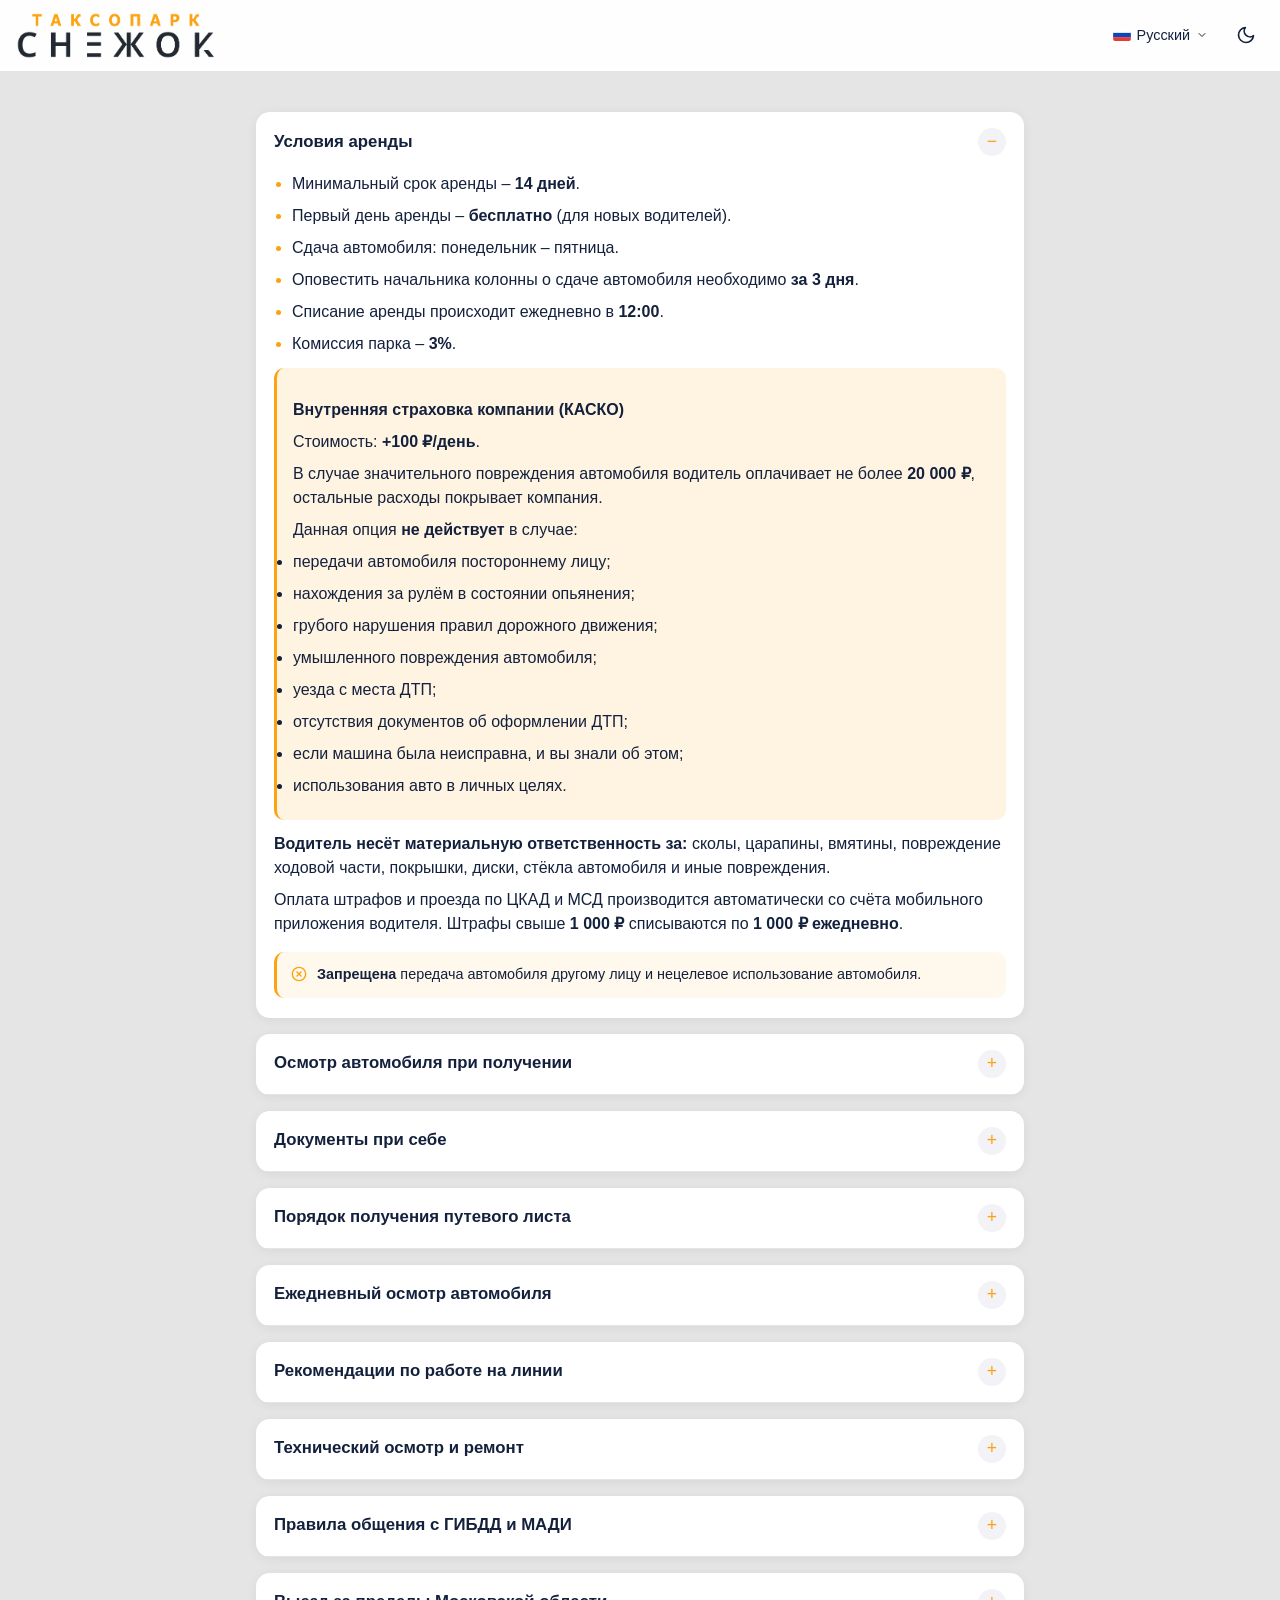
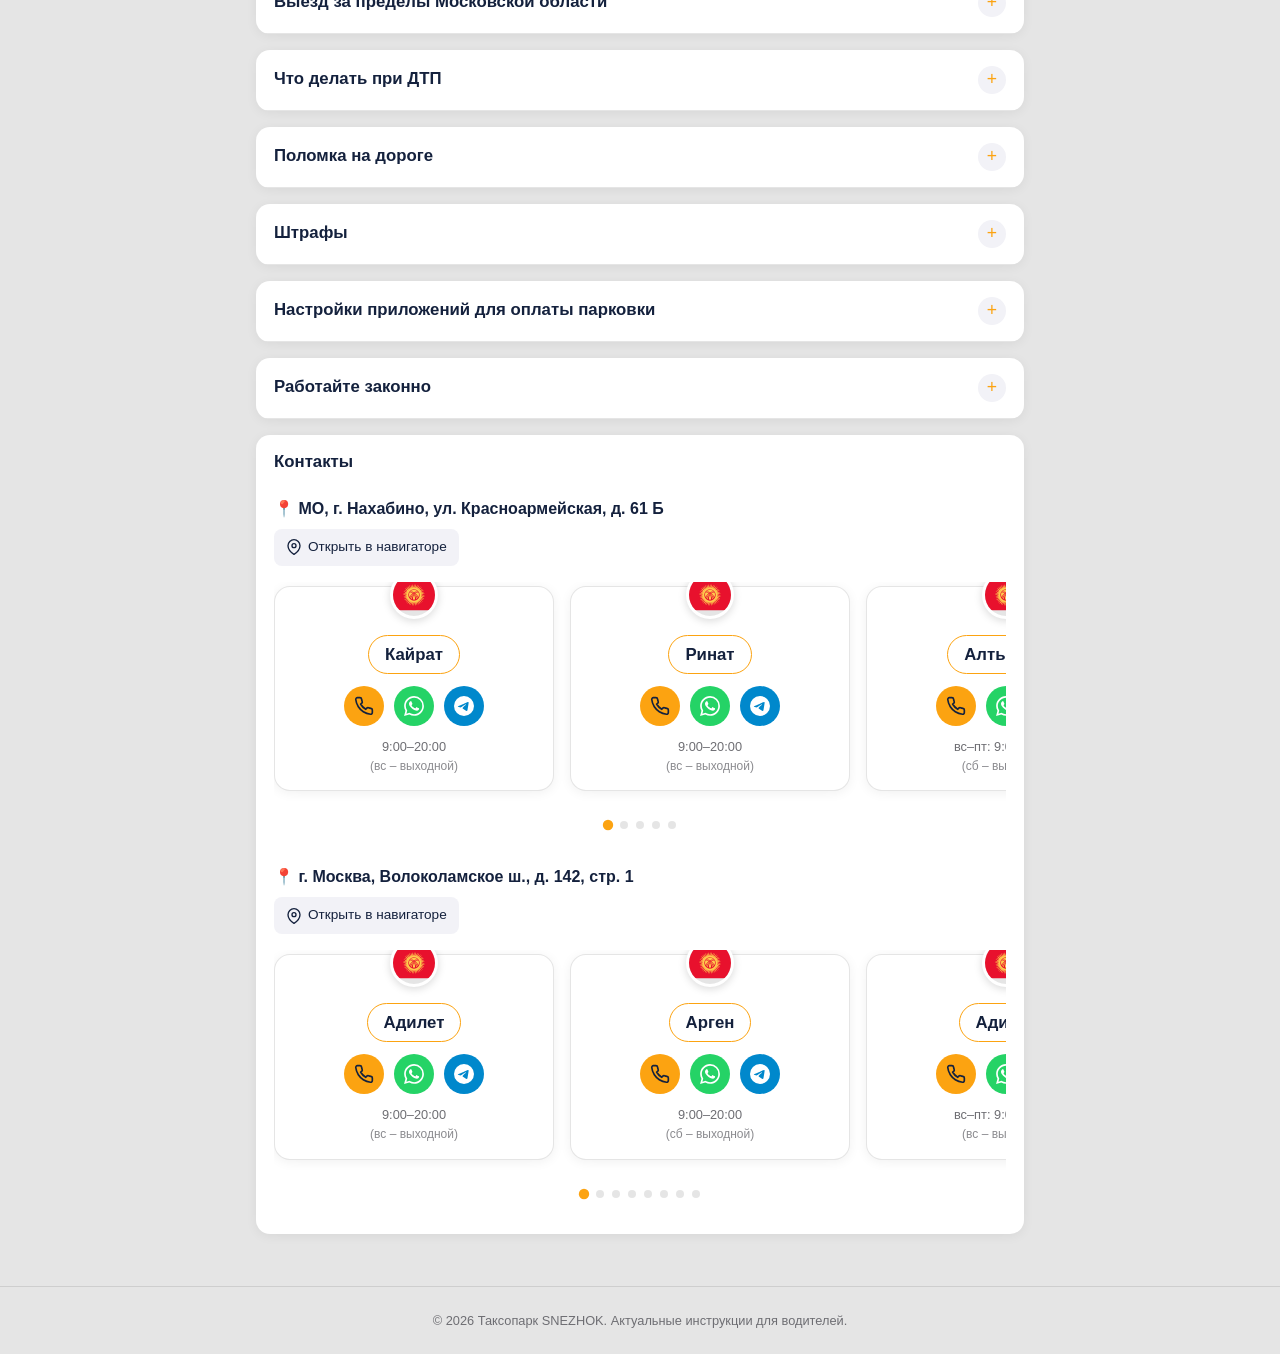
==== index.html @ 6ead9c2a "Update index.html" ====
<!DOCTYPE html>
<html lang="ru" data-theme="light">
<head>
  <meta charset="UTF-8">
  <meta name="viewport" content="width=device-width, initial-scale=1.0">
  <title>Таксопарк SNEZHOK</title>
  <link rel="stylesheet" href="style.css">
</head>
<body>
  <header class="header">
   <div class="logo">
    <img src="img/logo/logo2.svg" alt="SNEZHOK" class="logo-image">
</div>

    <div class="header-controls">
      <div class="lang-dropdown">
        <button class="lang-btn" id="lang-toggle" aria-label="Выбрать язык">
          <div id="current-flag-container"></div>
          <span id="current-lang-label">Русский</span>
          <svg class="icon-chevron" viewBox="0 0 24 24" fill="none" stroke="currentColor" stroke-width="2" stroke-linecap="round" stroke-linejoin="round"><path d="M6 9l6 6 6-6"/></svg>
        </button>
               <div class="dropdown-menu" id="lang-menu" role="listbox">
          <a class="lang-option" href="index.html" role="option"><img class="flag" src="img/flags/ru.svg" alt="Россия"><span>Русский</span></a>
          <a class="lang-option" href="kg.html" role="option"><img class="flag" src="img/flags/kg.svg" alt="Кыргызстан"><span>Кыргызча</span></a>
          <a class="lang-option" href="kz.html" role="option"><img class="flag" src="img/flags/kz.svg" alt="Казахстан"><span>Қазақша</span></a>
          <a class="lang-option" href="tj.html" role="option"><img class="flag" src="img/flags/tj.svg" alt="Таджикистан"><span>Тоҷикӣ</span></a>
          <a class="lang-option" href="tm.html" role="option"><img class="flag" src="img/flags/tm.svg" alt="Туркменистан"><span>Türkmençe</span></a>
          <a class="lang-option" href="uz.html" role="option"><img class="flag" src="img/flags/uz.svg" alt="Узбекистан"><span>Oʻzbekcha</span></a>
        </div>
      </div>

      <button class="icon-btn" id="theme-toggle" aria-label="Переключить тему">
        <svg class="icon sun" viewBox="0 0 24 24" fill="none" stroke="currentColor" stroke-width="2" stroke-linecap="round" stroke-linejoin="round"><circle cx="12" cy="12" r="5"/><path d="M12 1v2M12 21v2M4.22 4.22l1.42 1.42M18.36 18.36l1.42 1.42M1 12h2M21 12h2M4.22 19.78l1.42-1.42M18.36 5.64l1.42-1.42"/></svg>
        <svg class="icon moon" viewBox="0 0 24 24" fill="none" stroke="currentColor" stroke-width="2" stroke-linecap="round" stroke-linejoin="round"><path d="M21 12.79A9 9 0 1111.21 3 7 7 0 0021 12.79z"/></svg>
      </button>
    </div>
  </header>

  <main class="container">
    <!-- 1. Условия аренды -->
    <section class="accordion-block" id="conditions">
      <div class="accordion-header"><h2>Условия аренды</h2><button class="accordion-toggle" aria-expanded="true"><span class="icon-minus">−</span><span class="icon-plus">+</span></button></div>
      <div class="accordion-body">
        <ul class="check-list">
          <li>Минимальный срок аренды – <strong>14 дней</strong>.</li>
          <li>Первый день аренды – <strong>бесплатно</strong> (для новых водителей).</li>
          <li>Сдача автомобиля: понедельник – пятница.</li>
          <li>Оповестить начальника колонны о сдаче автомобиля необходимо <strong>за 3 дня</strong>.</li>
          <li>Списание аренды происходит ежедневно в <strong>12:00</strong>.</li>
          <li>Комиссия парка – <strong>3%</strong>.</li>
        </ul>
        <div class="info-block">
          <h3>Внутренняя страховка компании (КАСКО)</h3>
          <p>Стоимость: <strong>+100 ₽/день</strong>.</p>
          <p>В случае значительного повреждения автомобиля водитель оплачивает не более <strong>20 000 ₽</strong>, остальные расходы покрывает компания.</p>
          <p class="warning-text">Данная опция <strong>не действует</strong> в случае:</p>
          <ul>
            <li>передачи автомобиля постороннему лицу;</li>
            <li>нахождения за рулём в состоянии опьянения;</li>
            <li>грубого нарушения правил дорожного движения;</li>
            <li>умышленного повреждения автомобиля;</li>
            <li>уезда с места ДТП;</li>
            <li>отсутствия документов об оформлении ДТП;</li>
            <li>если машина была неисправна, и вы знали об этом;</li>
            <li>использования авто в личных целях.</li>
          </ul>
        </div>
        <p><strong>Водитель несёт материальную ответственность за:</strong> сколы, царапины, вмятины, повреждение ходовой части, покрышки, диски, стёкла автомобиля и иные повреждения.</p>
        <p>Оплата штрафов и проезда по ЦКАД и МСД производится автоматически со счёта мобильного приложения водителя. Штрафы свыше <strong>1 000 ₽</strong> списываются по <strong>1 000 ₽ ежедневно</strong>.</p>
        <div class="recommendation-box">
          <svg class="rec-icon" viewBox="0 0 24 24" fill="none" stroke="currentColor" stroke-width="2" stroke-linecap="round" stroke-linejoin="round"><circle cx="12" cy="12" r="10"/><line x1="15" y1="9" x2="9" y2="15"/><line x1="9" y1="9" x2="15" y2="15"/></svg>
          <div class="rec-content"><strong>Запрещена</strong> передача автомобиля другому лицу и нецелевое использование автомобиля.</div>
        </div>
      </div>
    </section>

    <!-- 2. Осмотр автомобиля -->
    <section class="accordion-block" id="car-inspect">
      <div class="accordion-header"><h2>Осмотр автомобиля при получении</h2><button class="accordion-toggle" aria-expanded="false"><span class="icon-minus">−</span><span class="icon-plus">+</span></button></div>
      <div class="accordion-body">
        <h3>Внешний вид:</h3>
        <ul class="check-list"><li>оклейка кузова;</li><li>наличие повреждений (царапин, вмятин и т.д.);</li><li>состояние салона;</li><li>состояние колёс;</li><li>целостность лобового стекла.</li></ul>
        <h3>Техническое состояние:</h3>
        <ul class="check-list"><li>уровень масла, тормозной и охлаждающей жидкостей;</li><li>состояние ремня генератора;</li><li>состояние аккумулятора.</li></ul>
        <h3>Световые приборы:</h3>
        <ul class="check-list"><li>габаритные огни, фары, поворотники, стоп-сигналы, лампы заднего хода.</li></ul>
        <h3>Наличие оборудования:</h3>
        <ul class="check-list"><li>шашка на крышу, боковые шашки;</li><li>знак аварийной остановки, огнетушитель, аптечка;</li><li>запасное колесо, домкрат, баллонный ключ.</li></ul>
        <div class="recommendation-box">
          <svg class="rec-icon" viewBox="0 0 24 24" fill="none" stroke="currentColor" stroke-width="2" stroke-linecap="round" stroke-linejoin="round"><path d="M14 2H6a2 2 0 00-2 2v16a2 2 0 002 2h12a2 2 0 002-2V8z"/><polyline points="14 2 14 8 20 8"/><line x1="16" y1="13" x2="8" y2="13"/><line x1="16" y1="17" x2="8" y2="17"/><polyline points="10 9 9 9 8 9"/></svg>
          <div class="rec-content">При получении автомобиля проверьте документы, сроки действия документов, сверьте регистрационные номера с документами.</div>
        </div>
      </div>
    </section>

    <!-- 3. Документы (КАРУСЕЛЬ) -->
    <section class="accordion-block" id="documents">
      <div class="accordion-header"><h2>Документы при себе</h2><button class="accordion-toggle" aria-expanded="false"><span class="icon-minus">−</span><span class="icon-plus">+</span></button></div>
      <div class="accordion-body">
        <div class="doc-carousel-wrapper">
          <div class="doc-carousel" id="doc-carousel">
            <div class="carousel-slide"><img src="img/driver_license/driver_license.png" alt="Водительское удостоверение"><p class="carousel-caption">Водительское удостоверение <span class="text-secondary">(проверьте срок действия)</span></p></div>
            <div class="carousel-slide"><img src="img/sts/sts_2.jpg" alt="Свидетельство о регистрации"><p class="carousel-caption">Свидетельство о регистрации (СТС) <span class="text-secondary">(проверьте срок действия)</span></p></div>
            <div class="carousel-slide"><img src="img/save/save.png" alt="Страховой полис ОСАГО"><p class="carousel-caption">Страховой полис ОСАГО <span class="text-secondary">(проверьте срок действия)</span></p></div>
            <div class="carousel-slide"><img src="img/diagnostic/diag_card.png" alt="Диагностическая карта"><p class="carousel-caption">Диагностическая карта <span class="text-secondary">(проверьте срок действия)</span></p></div>
            <div class="carousel-slide"><img src="img/road_list/road_list.png" alt="Заполненный путевой лист"><p class="carousel-caption">Заполненный путевой лист</p></div>
          </div>
          <div class="carousel-indicators" id="doc-indicators">
            <button class="indicator active" data-index="0"></button>
            <button class="indicator" data-index="1"></button>
            <button class="indicator" data-index="2"></button>
            <button class="indicator" data-index="3"></button>
            <button class="indicator" data-index="4"></button>
          </div>
        </div>
      </div>
    </section>

    <!-- 4. Путевой лист -->
    <section class="accordion-block" id="waybill">
      <div class="accordion-header"><h2>Порядок получения путевого листа</h2><button class="accordion-toggle" aria-expanded="false"><span class="icon-minus">−</span><span class="icon-plus">+</span></button></div>
      <div class="accordion-body">
        <ol class="step-list">
          <li>По прибытии в парк, получите у механика документы на автомобиль, карточку фрахтовщика (перевозчика), путевой лист, «шашку» на крышу. Ставите <span class="highlight">подпись</span> о получении.</li>
          <li>Проходите медицинского освидетельствование (общее самочувствие, температура тела, артериальное давление, проверка на состояние опьянения), ставите <span class="highlight">время</span> и подпись у ответственного.</li>
          <li>Получаете у механика ключи от автомобиля и производите осмотр автомобиля. После завершения осмотра, <span class="highlight">время</span> и подпись у механика о выдаче транспортного средства.</li>
          <li>Ставите свою <span class="highlight">подпись</span> о приеме транспортного средства в технически исправном состоянии.</li>
          <li>Ставите <span class="highlight">подпись</span> в графе об осведомленности о действиях в случае утери «шашек», путевого листа или карты фрахтовщика.</li>
          <li>На выезде из парка ставите отметку о <span class="highlight">времени</span> выезда.</li>
          <li>Отметка о <span class="highlight">километраже</span> автомобиля на момент выезда.</li>
        </ol>

        <div class="waybill-warning">
          <svg class="warning-icon" viewBox="0 0 24 24" fill="none" stroke="currentColor" stroke-width="2" stroke-linecap="round" stroke-linejoin="round"><circle cx="12" cy="12" r="10"/><line x1="12" y1="8" x2="12" y2="12"/><line x1="12" y1="16" x2="12.01" y2="16"/></svg>
          <div>Неправильное заполнение путевого листа влечёт наложение штрафа в размере <strong>100 000 ₽</strong> и помещение автомобиля на штрафстоянку сроком до <strong>2 месяцев</strong>.</div>
        </div>

        <div class="info-note">
          <svg class="note-icon" viewBox="0 0 24 24" fill="none" stroke="currentColor" stroke-width="2" stroke-linecap="round" stroke-linejoin="round"><circle cx="12" cy="12" r="10"/><line x1="12" y1="16" x2="12" y2="12"/><line x1="12" y1="8" x2="12.01" y2="8"/></svg>
          <span>В отдельных случаях возможен выезд механика и медицинского работника к водителю.</span>
        </div>
      </div>
    </section>

        <!-- 5. Ежедневный осмотр -->
    <section class="accordion-block" id="daily-inspect">
      <div class="accordion-header"><h2>Ежедневный осмотр автомобиля</h2><button class="accordion-toggle" aria-expanded="false"><span class="icon-minus">−</span><span class="icon-plus">+</span></button></div>
      <div class="accordion-body">
        <ul class="check-list">
          <li>Обойдите автомобиль вокруг, убедитесь в отсутствии повреждений.</li>
          <li>Проверьте колёса.</li>
          <li>Проверьте уровень жидкостей, ремень на трещины, состояние аккумулятора и крепление клемм, отсутствие течи.</li>
          <li>Проверьте документы и сроки их действия.</li>
          <li>Убедитесь в чистоте автомобиля.</li>
        </ul>
        <div class="info-block">
          <h3>Если обнаружили повреждения на месте стоянки:</h3>
          <ol class="step-list"><li>Позвоните начальнику колонны.</li><li>Не трогая машину, сфотографируйте её со всех сторон, зафиксируйте повреждения общим планом и крупно.</li><li>Вызовите полицию для оформления происшествия.</li></ol>
        </div>

        <!-- Карусель фотографий осмотра -->
        <div class="doc-carousel-wrapper" style="margin-top: 20px;">
          <div class="doc-carousel" id="inspection-carousel">
            <div class="carousel-slide"><img src="img/auto/granta.png" alt="lada_granta"><p class="carousel-caption">Lada Granta</p></div>
            <div class="carousel-slide"><img src="img/auto/h5.png" alt="Hongqi_h5"><p class="carousel-caption">Hongqi H5</p></div>
            <div class="carousel-slide"><img src="img/auto/jac.png" alt="jac_j7"><p class="carousel-caption">Jac J7</p></div>
            <div class="carousel-slide"><img src="img/auto/jetta.png" alt="Volkswagen_jetta"><p class="carousel-caption">Volkswagen Jetta</p></div>
            <div class="carousel-slide"><img src="img/auto/kaiyi.png" alt="kaiyi_e5"><p class="carousel-caption">Kaiyi E5</p></div>
            <div class="carousel-slide"><img src="img/auto/moscvich.png" alt="moscvich"><p class="carousel-caption">Москвич 3</p></div>
            <div class="carousel-slide"><img src="img/auto/polo.png" alt="Volkswagen_polo"><p class="carousel-caption">Volkswagen Polo</p></div>
            <div class="carousel-slide"><img src="img/auto/rapid.png" alt="Skoda_rapid"><p class="carousel-caption">Skoda Rapid</p></div>
            <div class="carousel-slide"><img src="img/auto/baic.png" alt="baic_e5plus"><p class="carousel-caption">Baic E5 plus</p></div>
          </div>
          <div class="carousel-indicators" id="inspection-indicators">
            <button class="indicator active" data-index="0"></button>
            <button class="indicator" data-index="1"></button>
            <button class="indicator" data-index="2"></button>
            <button class="indicator" data-index="3"></button>
            <button class="indicator" data-index="4"></button>
            <button class="indicator" data-index="5"></button>
            <button class="indicator" data-index="6"></button>
            <button class="indicator" data-index="7"></button>
            <button class="indicator" data-index="8"></button>
          </div>
        </div>

      </div>
    </section>

    <!-- 6. Рекомендации -->
    <section class="accordion-block" id="work-tips">
      <div class="accordion-header"><h2>Рекомендации по работе на линии</h2><button class="accordion-toggle" aria-expanded="false"><span class="icon-minus">−</span><span class="icon-plus">+</span></button></div>
      <div class="accordion-body">
        <p>Самое выгодное время для работы: <strong>05:00–11:00</strong> и <strong>15:00–20:00</strong>. В эти часы спрос максимальный.</p>
        <p>Ваш комфорт и безопасность важнее всего. Усталость снижает концентрацию, поэтому обязательно делайте перерывы и высыпайтесь.</p>
        <div class="recommendation-box">
          <svg class="rec-icon" viewBox="0 0 24 24" fill="none" stroke="currentColor" stroke-width="2" stroke-linecap="round" stroke-linejoin="round"><circle cx="12" cy="12" r="10"/><polyline points="12 6 12 12 16 14"/></svg>
          <div class="rec-content">Советуем заправлять и мыть автомобиль заранее, ещё с вечера. Это сэкономит утренние часы и позволит избежать ненужной спешки перед выездом.</div>
        </div>
      </div>
    </section>

    <!-- 7. ТО и ремонт -->
    <section class="accordion-block" id="tech-service">
      <div class="accordion-header"><h2>Технический осмотр и ремонт</h2><button class="accordion-toggle" aria-expanded="false"><span class="icon-minus">−</span><span class="icon-plus">+</span></button></div>
      <div class="accordion-body">
        <ul class="check-list">
          <li>ТО проводится каждые <strong>10 000 км</strong>.</li>
          <li>Ремонт и обслуживание – <strong>только в автосервисе таксопарка</strong>.</li>
          <li>Запись на ТО и ремонт – <strong>за 3 дня</strong> до визита.</li>
          <li>Любое самостоятельное вмешательство (ремонт, замена запчасти, долив масла) – <strong>только после согласования с начальником колонны</strong>.</li>
        </ul>
        <div class="recommendation-box">
          <svg class="rec-icon" viewBox="0 0 24 24" fill="none" stroke="currentColor" stroke-width="2" stroke-linecap="round" stroke-linejoin="round"><path d="M14.7 6.3a1 1 0 000 1.4l1.6 1.6a1 1 0 001.4 0l3.77-3.77a6 6 0 01-7.94 7.94l-6.91 6.91a2.12 2.12 0 01-3-3l6.91-6.91a6 6 0 017.94-7.94l-3.76 3.76z"/></svg>
          <div class="rec-content">При получении автомобиля узнайте у начальника колонны, через сколько километров вам нужно приехать на техническое обслуживание.</div>
        </div>
      </div>
    </section>

    <!-- 8. ГИБДД и МАДИ -->
    <section class="accordion-block" id="police-rules">
      <div class="accordion-header"><h2>Правила общения с ГИБДД и МАДИ</h2><button class="accordion-toggle" aria-expanded="false"><span class="icon-minus">−</span><span class="icon-plus">+</span></button></div>
      <div class="accordion-body">
        <ul class="check-list">
          <li>Ведите себя спокойно, не торопитесь, общайтесь вежливо.</li>
          <li>Не провоцируйте конфликт (грубость, повышенный тон).</li>
          <li>Не используйте фразы: «На каком основании?», «Причина остановки?», «Не имеете права» и т.п.</li>
          <li>Если оформляют протокол, вежливо попросите объяснить причину.</li>
          <li>Если не понимаете – просите переводчика. <strong>Не подписывайте документы, смысл которых вам не ясен.</strong></li>
          <li>Немедленно сообщите начальнику колонны о составлении протокола.</li>
          <li>Если не уверены в законности действий сотрудников – звоните начальнику колонны!</li>
        </ul>
        <div class="info-block">
          <h3>Проверка МАДИ</h3>
          <p>Сотрудники МАДИ могут проверить наличие «шашек», карточки фрахтовщика, путевого листа и обеспечение безопасности перевозок.</p>
          <p><strong>Важно:</strong> сотрудник МАДИ не имеет права останавливать автомобиль для проверки документов. Это делают только сотрудники полиции. Однако если сотрудник МАДИ подошёл самостоятельно и запросил документы – предоставьте их, не вступайте в спор.</p>
        </div>
      </div>
    </section>

        <!-- 9. Выезд за МКАД -->
    <section class="accordion-block" id="outside-mo">
      <div class="accordion-header"><h2>Выезд за пределы Московской области</h2><button class="accordion-toggle" aria-expanded="false"><span class="icon-minus">−</span><span class="icon-plus">+</span></button></div>
      <div class="accordion-body">
        
        <!-- Изображение после заголовка -->
        <div class="section-image-wrapper">
          <img src="img/get_out/out.png" alt="Выезд за пределы Московской области" class="section-image">
        </div>

        <div class="waybill-warning">
          <svg class="warning-icon" viewBox="0 0 24 24" fill="none" stroke="currentColor" stroke-width="2" stroke-linecap="round" stroke-linejoin="round"><circle cx="12" cy="12" r="10"/><line x1="12" y1="8" x2="12" y2="12"/><line x1="12" y1="16" x2="12.01" y2="16"/></svg>
          <div>Звонок начальнику колонны перед выездом за пределы Московской области <strong>обязателен</strong>.</div>
        </div>
        <p>В случае поломки или ДТП за пределами Московской области эвакуатор оплачивается <strong>водителем</strong>.</p>
      </div>
    </section>

    <!-- 10. ДТП -->
    <section class="accordion-block" id="accident">
      <div class="accordion-header"><h2>Что делать при ДТП</h2><button class="accordion-toggle" aria-expanded="false"><span class="icon-minus">−</span><span class="icon-plus">+</span></button></div>
      <div class="accordion-body">
        <ol class="step-list">
          <li>Остановитесь, включите аварийную сигнализацию, выставьте знак. За городом наденьте светоотражающий жилет.</li>
          <li>Если есть пострадавшие – вызовите скорую (<strong>103</strong> или <strong>112</strong>). Не оказывайте первую помощь, если не умеете.</li>
          <li>Сфотографируйте место ДТП, повреждения всех автомобилей, их номера и пришлите начальнику колонны.</li>
          <li>Дождитесь сотрудника ГИБДД.</li>
        </ol>
        <div class="info-block">
          <h3>Если сотрудник ГИБДД просит освободить проезжую часть:</h3>
          <ul><li>Припаркуйтесь, соблюдая правила. Не ставьте автомобиль под знак <img src="img/taxi_parking/3_27.png" alt="3.27" class="traffic-sign">.</li><li>Оплатите платную парковку.</li><li>Не нарушайте иные правила ПДД.</li></ul>
        </div>
        <h3>Условия для оформления европротокола:</h3>
        <ul><li>Начальник колонны одобрил европротокол;</li><li>В ДТП только 2 ТС, нет пострадавших;</li><li>У обоих водителей действующий ОСАГО;</li><li>Оба согласны на европротокол, не повреждена инфраструктура, расположение ТС не менялось.</li></ul>
        <p><em>Европротокол – крайняя мера. Делайте всё возможное для оформления через ГИБДД.</em></p>
        <div class="recommendation-box">
          <svg class="rec-icon" viewBox="0 0 24 24" fill="none" stroke="currentColor" stroke-width="2" stroke-linecap="round" stroke-linejoin="round"><circle cx="12" cy="12" r="10"/><polyline points="12 6 12 12 16 14"/></svg>
          <div class="rec-content">После составления европротокола дождитесь, пока второй участник ДТП уедет первым.</div>
        </div>
        <p class="danger">При ДТП по вашей вине эвакуатор оплачиваете вы.</p>
      </div>
    </section>

    <!-- 11. Поломка -->
    <section class="accordion-block" id="breakdown">
      <div class="accordion-header"><h2>Поломка на дороге</h2><button class="accordion-toggle" aria-expanded="false"><span class="icon-minus">−</span><span class="icon-plus">+</span></button></div>
      <div class="accordion-body">
        <ol class="step-list">
          <li>Остановитесь, соблюдая ПДД и технику безопасности.</li>
          <li>Выставьте знак аварийной остановки.</li>
          <li>Высадите пассажиров.</li>
          <li>Позвоните начальнику колонны для вызова механика или эвакуатора.</li>
        </ol>
        <div class="recommendation-box">
          <svg class="rec-icon" viewBox="0 0 24 24" fill="none" stroke="currentColor" stroke-width="2" stroke-linecap="round" stroke-linejoin="round"><circle cx="12" cy="12" r="10"/><polyline points="12 6 12 12 16 14"/></svg>
          <div class="rec-content">Если вынуждены встать на платной парковке – оплатите её. В дальнейшем вы получите компенсацию.</div>
        </div>
      </div>
    </section>

          <!-- 12. Штрафы -->
    <section class="accordion-block" id="fines">
      <div class="accordion-header"><h2>Штрафы</h2><button class="accordion-toggle" aria-expanded="false"><span class="icon-minus">−</span><span class="icon-plus">+</span></button></div>
      <div class="accordion-body">
        <p class="warning-text">Суммы указаны полностью без учёта льгот. Многие штрафы можно оплатить со скидкой 25–50%.</p>
        
        <div class="fine-item">
          <h3>Отсутствие карты фрахтовщика</h3>
          <p>Штраф: <strong class="price">30 000 ₽</strong>. Должна быть на передней панели справа.</p>
          <div class="fine-image-wrapper">
            <img src="img/taxi_card/taxi_card.png" alt="Карта фрахтовщика" class="fine-image">
          </div>
        </div>

        <div class="fine-item">
          <h3>Отсутствие фонаря «Такси» или «шашек»</h3>
          <p>Штраф: <strong class="price">50 000 ₽</strong>.</p>
          <div class="fine-image-wrapper">
            <img src="img/taxi_hat/taxi_hat.png" alt="Фонарь такси" class="fine-image">
          </div>
          <div class="recommendation-box">
            <svg class="rec-icon" viewBox="0 0 24 24" fill="none" stroke="currentColor" stroke-width="2" stroke-linecap="round" stroke-linejoin="round"><circle cx="12" cy="12" r="10"/><line x1="12" y1="8" x2="12" y2="12"/><line x1="12" y1="16" x2="12.01" y2="16"/></svg>
            <div class="rec-content">После работы снимайте фонарь и кладите на пол со стороны водителя. Так фонарь не украдут, а при выходе на линию вы не забудете его установить. Не стоит класть фонарь в багажник.</div>
          </div>
        </div>

        <div class="fine-item">
          <h3>Парковка на газоне и тротуаре</h3>
          <p>Штраф: <strong class="price">300 000 ₽</strong>.</p>
          <div class="fine-image-wrapper">
            <img src="img/grass/grass.png" alt="Парковка на газоне" class="fine-image">
          </div>
          <div class="recommendation-box">
            <svg class="rec-icon" viewBox="0 0 24 24" fill="none" stroke="currentColor" stroke-width="2" stroke-linecap="round" stroke-linejoin="round"><circle cx="12" cy="12" r="10"/><line x1="12" y1="8" x2="12" y2="12"/><line x1="12" y1="16" x2="12.01" y2="16"/></svg>
            <div class="rec-content">Паркуйте машину так, чтобы все четыре колеса стояли на асфальте проезжей части. Не ставьте машину на тротуар для пешеходов и на бордюр.</div>
          </div>
        </div>

        <div class="fine-item">
          <h3>Нарушение правил перевозки детей</h3>
          <p>Штраф: <strong class="price">200 000 ₽</strong>. Отсутствие/неподходящее/неправильно установленное кресло или непристёгнутый ребёнок.</p>
          <div class="fine-image-wrapper">
            <img src="img/child/child_chair.png" alt="Детское кресло" class="fine-image">
          </div>
          <!-- Карусель изображений -->
          <div class="doc-carousel-wrapper" style="margin-top: 16px;">
            <div class="doc-carousel" id="children-carousel">
              <div class="carousel-slide"><img src="img/child/boy.png" alt="Детское кресло пример 1"><p class="carousel-caption">Рост ребёнка от 150 см</p></div>
              <div class="carousel-slide"><img src="img/child/good.png" alt="Детское кресло пример 2"><p class="carousel-caption">Правильно. Ремень проходит через плечо.</p></div>
              <div class="carousel-slide"><img src="img/child/not_good.png" alt="Детское кресло пример 3"><p class="carousel-caption">Неправильно. Ремень проходит через шею.</p></div>
            </div>
            <div class="carousel-indicators" id="children-indicators">
              <button class="indicator active" data-index="0"></button>
              <button class="indicator" data-index="1"></button>
              <button class="indicator" data-index="2"></button>
            </div>
          </div>

          <div class="recommendation-box">
          <svg class="rec-icon" viewBox="0 0 24 24" fill="none" stroke="currentColor" stroke-width="2" stroke-linecap="round" stroke-linejoin="round"><circle cx="12" cy="12" r="10"/><path d="M12 16v-4"/><path d="M12 8h.01"/></svg>
            <div class="rec-content">Если у клиента нет детского кресла — попросите отменить заказ. Если клиент отказывается отменять заказ, оставайтесь на месте. Свяжитесь со службой поддержки, опишите ситуацию и дождитесь автоматической отмены заказа.</div>
          </div>

          <div class="age-notice">
            <svg class="notice-icon" viewBox="0 0 24 24" fill="none" stroke="currentColor" stroke-width="2" stroke-linecap="round" stroke-linejoin="round"><circle cx="12" cy="12" r="10"/><path d="M12 16v-4"/><path d="M12 8h.01"/></svg>
            <div><strong>Дети младше 12 лет, ростом выше 150 см и весом более 36 кг, могут ехать сзади с обычными ремнями.</strong></div>
          </div>
        </div>

       <div class="fine-item">
  <h3>Опьянение или отказ от медосвидетельствования</h3>
  <p>Штраф: <strong class="price">145 000 ₽</strong> + лишение прав на 1,5–2 года. <strong>Всегда соглашайтесь на прохождение медицинского освидетельствования!</strong></p>

  <div class="fine-image-wrapper" style="margin-top: 16px;">
    <img src="img/alko/alko.png" alt="Прохождение освидетельствования" class="fine-image">
  </div>
    <p>Некоторые лекарства влияют на реакцию. Перед приёмом проверяйте инструкцию.</p>
  <div class="meds-block">
    <p class="danger">⛔ Запрещено!</p>
    <p>Андипал, Беллатаминал, Валокордин, Валосердин, Каффетин, Корвалдин, Корвалол, Омнопон, Пентабуфен, Пенталгин-Н, Пентанов, Пливалгин, Седал, Седальгин Нео, Солпадеин, Тедеин, Теофедрин, Терпинкод, Тофф Плюс</p>
    <p class="warning-text">⚠️ С осторожностью!</p>
    <p>Алпразолам, Антигриппин, Атаракс, Габапентин, Диазепам, Димедрол, Лавокодин, Лоперамид, Сиропы (на спирту), Супрастин, Тавегил, Телфаст, Феназепам, Фенибут, Цетрин и др.</p>
  </div>
</div>

        <div class="fine-item">
          <h3>Проезд на запрещающий сигнал / пересечение стоп-линии</h3>
          <p>Штраф: <strong class="price">7 500 ₽</strong>. Жёлтый сигнал запрещает движение. Останавливайтесь до линии.</p>
        </div>

        <div class="fine-item">
          <h3>Движение под «кирпич» на автобусной полосе</h3>
          <p>Штраф: <strong class="price">4 500 ₽</strong>.</p>
          <div class="fine-image-wrapper">
            <img src="img/brick/brick.png" alt="Кирпич" class="fine-image">
          </div>
        </div>

        <div class="fine-item">
          <h3>Остановка под знаком <img src="img/taxi_parking/3_27.png" alt="3.27" class="traffic-sign"></h3>
          <p>Штраф: <strong class="price">4 500 ₽</strong>. Сочетание с <img src="img/taxi_parking/5_18.jpeg" alt="5.18" class="traffic-sign"> или <img src="img/taxi_parking/8_4_14.png" alt="8.4.14" class="traffic-sign"> разрешает остановку автомобилям такси.</p>
          <div class="fine-image-wrapper">
            <img src="img/taxi_parking/taxi_park.png" alt="Парковка такси" class="fine-image">
          </div>
          <div class="fine-image-wrapper">
            <img src="img/taxi_parking/taxi_park_2.png" alt="парковка такси 2" class="fine-image">
          </div>
        </div>

        <div class="fine-item">
          <h3>Превышение скорости</h3>
          <ul>
            <li>+20–40 км/ч: <strong class="price">750 ₽</strong></li>
            <li>+40–60 км/ч: <strong class="price">1 500–2 250 ₽</strong></li>
            <li>+60–80 км/ч: <strong class="price">3 000–3 750 ₽</strong> / лишение 4–6 мес.</li>
            <li>+80 км/ч и более: <strong class="price">7 500 ₽</strong> / лишение 6 мес.</li>
          </ul>
          <p>Лимиты: жилые зоны – 20, город – 60, ТТК/магистрали – 80, МКАД – 100.</p>
        </div>

        <div class="fine-item">
          <h3>Движение по обочине</h3>
          <p>Штраф: <strong class="price">2 250 ₽</strong>. Движение по обочине равносильно созданию аварийной ситуации. В случае ДТП виноваты будете вы.</p>
        </div>

       <div class="fine-item">
  <h3>Непристёгнутый ремень</h3>
  <p>Штраф: <strong class="price">1 500 ₽</strong>.</p>
  <p>Ответственность за пассажиров несёт водитель.</p>
</div>

<div class="fine-item">
  <h3>Использование телефона за рулём</h3>
  <p>Штраф: <strong class="price">1 500 ₽</strong>.</p>
  <p>Используйте держатель для телефона и гарнитуру (наушник)</p>
</div>

        <!-- Новая секция о платных парковках -->
        <div class="fine-item" style="margin-top: 20px;">
          <h3>Неоплаченная парковка</h3>
          <p>Штраф: <strong class="price">50 000 ₽</strong></p>
          
          <div class="parking-info-section">
            <div class="parking-image-wrapper">
              <img src="img/toll_park/toll_park.png" alt="Знаки платных парковок" class="parking-image">
              <p class="parking-caption">Знаки платных парковок</p>
            </div>

            <div class="parking-text">
              <p>Помните: знак платной парковки установлен не всегда. Иногда есть только синяя разметка. Чтобы не ошибиться, перед парковкой откройте Яндекс Навигатор, Яндекс Про или приложение «Парковки России» — там точно указано, платное ли место.</p>
            </div>

            <div class="parking-image-wrapper">
              <img src="img/toll_park/blue.jpeg" alt="Разметка платной парковки" class="parking-image">
              <p class="parking-caption">Разметка платной парковки</p>
            </div>

            <div class="parking-reminder">
              <svg class="reminder-icon" viewBox="0 0 24 24" fill="none" stroke="currentColor" stroke-width="2" stroke-linecap="round" stroke-linejoin="round"><circle cx="12" cy="12" r="10"/><polyline points="12 6 12 12 16 14"/></svg>
              <div><strong>Время бесплатной парковки – первые 5 минут!</strong></div>
            </div>

            <div class="parking-reminder danger-reminder">
              <svg class="reminder-icon" viewBox="0 0 24 24" fill="none" stroke="currentColor" stroke-width="2" stroke-linecap="round" stroke-linejoin="round"><circle cx="12" cy="12" r="10"/><line x1="12" y1="8" x2="12" y2="12"/><line x1="12" y1="16" x2="12.01" y2="16"/></svg>
              <div><strong>Внутри ТТК бесплатных парковок нет.</strong></div>
            </div>
          </div>
        </div>

      </div>
    </section>

    <!-- 13. Настройки приложений -->
        <!-- 13. Настройки приложений -->
    <section class="accordion-block" id="apps">
      <div class="accordion-header"><h2>Настройки приложений для оплаты парковки</h2><button class="accordion-toggle" aria-expanded="false"><span class="icon-minus">−</span><span class="icon-plus">+</span></button></div>
      <div class="accordion-body">
        
        <!-- Яндекс ПРО -->
        <h3>Яндекс ПРО</h3>
        <div class="doc-carousel-wrapper" style="margin-top: 12px;">
          <div class="doc-carousel" id="yandex-pro-carousel">
            <div class="carousel-slide"><img src="img/toll_park_instruction/png/1.png" alt="Нажмите значок слои"><p class="carousel-caption">Нажмите значок «Слои»</p></div>
            <div class="carousel-slide"><img src="img/toll_park_instruction/png/2.png" alt="Включите режим отображения парковок"><p class="carousel-caption">Включите режим отображения парковок</p></div>
            <div class="carousel-slide"><img src="img/toll_park_instruction/png/3.png" alt="На карте появятся зоны платной парковки"><p class="carousel-caption">На карте появятся зоны платной парковки и места, где остановка запрещена</p></div>
          </div>
          <div class="carousel-indicators" id="yandex-pro-indicators">
            <button class="indicator active" data-index="0"></button>
            <button class="indicator" data-index="1"></button>
            <button class="indicator" data-index="2"></button>
          </div>
        </div>

        <!-- Приложение Парковки России - Регистрация -->
<h3 style="margin-top: 24px;">Приложение «Парковки России»</h3>

<div class="app-download-buttons">
  <a href="https://apps.apple.com/ru/app/парковки-россии" target="_blank" class="download-btn">
    <img src="img/logo/appstore.svg" alt="App Store" class="store-icon">
    <span>App Store</span>
  </a>

  <a href="https://play.google.com/store/apps/details?id=ru.parking" target="_blank" class="download-btn">
    <img src="img/logo/playmarket.svg" alt="Google Play" class="store-icon">
    <span>Google Play</span>
  </a>

  <a href="https://appgallery.huawei.com/app/ru.parking" target="_blank" class="download-btn">
    <img src="img/logo/appgallery.svg" alt="AppGallery" class="store-icon">
    <span>AppGallery</span>
  </a>

  <a href="https://www.rustore.ru/catalog/app/ru.parking" target="_blank" class="download-btn">
    <img src="img/logo/rustore.svg" alt="RuStore" class="store-icon">
    <span>RuStore</span>
  </a>
</div>

<p style="margin-top: 16px;"><strong>Регистрация:</strong></p>
        <div class="doc-carousel-wrapper" style="margin-top: 12px;">
          <div class="doc-carousel" id="parking-reg-carousel">
            <div class="carousel-slide"><img src="img/toll_park_instruction/png/4.png" alt="Нажать кнопку пополнения баланса"><p class="carousel-caption">Нажать кнопку пополнения баланса (в начале у вас будет отображаться 0 ₽)</p></div>
            <div class="carousel-slide"><img src="img/toll_park_instruction/png/5.png" alt="Выбрать сумму пополнения"><p class="carousel-caption">Выбрать сумму пополнения и нажать кнопку пополнения</p></div>
            <div class="carousel-slide"><img src="img/toll_park_instruction/png/6.png" alt="Выбрать способ оплаты"><p class="carousel-caption">Выбрать способ оплаты (СБП, Банковская карта или списание с номера телефона)</p></div>
            <div class="carousel-slide"><img src="img/toll_park_instruction/png/7.png" alt="Нажать кнопку Добавить автомобиль"><p class="carousel-caption">Нажать кнопку «Добавить автомобиль»</p></div>
            <div class="carousel-slide"><img src="img/toll_park_instruction/png/8.png" alt="Ввести номер автомобиля"><p class="carousel-caption">Ввести номер автомобиля. Используйте русские буквы</p></div>
            <div class="carousel-slide"><img src="img/toll_park_instruction/png/9.png" alt="Нажать кнопку Готово"><p class="carousel-caption">Нажать кнопку «Готово»</p></div>
          </div>
          <div class="carousel-indicators" id="parking-reg-indicators">
            <button class="indicator active" data-index="0"></button>
            <button class="indicator" data-index="1"></button>
            <button class="indicator" data-index="2"></button>
            <button class="indicator" data-index="3"></button>
            <button class="indicator" data-index="4"></button>
            <button class="indicator" data-index="5"></button>
          </div>
        </div>

        <!-- Как оплатить -->
        <p style="margin-top: 16px;"><strong>Как оплатить:</strong></p>
        <div class="doc-carousel-wrapper" style="margin-top: 12px;">
          <div class="doc-carousel" id="parking-pay-carousel">
            <div class="carousel-slide"><img src="img/toll_park_instruction/png/10.png" alt="Выберите парковку в Яндекс ПРО"><p class="carousel-caption">В приложении «Яндекс ПРО» выбираете нужную вам парковку. Внизу отобразится номер парковочной зоны</p></div>
            <div class="carousel-slide"><img src="img/toll_park_instruction/png/11.png" alt="Зайти в приложение Парковки России"><p class="carousel-caption">Зайти в приложение «Парковки России», нажать поиск вверху или внизу</p></div>
            <div class="carousel-slide"><img src="img/toll_park_instruction/png/12.png" alt="Ввести номер парковочной зоны"><p class="carousel-caption">В поиске написать номер парковочной зоны, которая показана в приложении «Яндекс ПРО»</p></div>
            <div class="carousel-slide"><img src="img/toll_park_instruction/png/13.png" alt="Нажать припарковать"><p class="carousel-caption">Нажать «Припарковать»</p></div>
          </div>
          <div class="carousel-indicators" id="parking-pay-indicators">
            <button class="indicator active" data-index="0"></button>
            <button class="indicator" data-index="1"></button>
            <button class="indicator" data-index="2"></button>
            <button class="indicator" data-index="3"></button>
          </div>
        </div>

        <p style="margin-top: 12px;"><em>По умолчанию время парковки выбрано на 1 час. Время можно изменить в большую и меньшую сторону.</em></p>
        <p><em>За 15 минут до окончания парковочного времени приложение предложит продлить время.</em></p>
        <p><em>До конца суток можно изменить время начала, номер автомобиля и парковочную зону. Изменения можно внести в настройках, только в том случае если парковка была ранее оплачена.</em></p>

        <!-- Оплата через СМС -->
        <div class="info-block" style="margin-top: 20px;">
          <h3>СМС-сообщение на номер 7757</h3>
          <ol class="step-list" style="margin-top: 10px;">
            <li>Для оплаты нужно отправить СМС-сообщение на номер <strong>7757</strong> с текстом: <code>номер парковки*номер автомобиля*кол-во часов от 1 до 24</code>
              <div class="example-box">Пример: <code>1004*А123АА199*3</code></div>
            </li>
            <li>Для продления парковки — с текстом <code>X[кол-во часов]</code>
              <div class="example-box">Пример: <code>X2</code></div>
            </li>
            <li>Для досрочной остановки парковки — с текстом <code>S</code> или <code>С</code>
              <div class="example-box">Пример: <code>S</code></div>
            </li>
          </ol>
          <div class="refund-notice">
            <svg class="notice-icon" viewBox="0 0 24 24" fill="none" stroke="currentColor" stroke-width="2" stroke-linecap="round" stroke-linejoin="round"><circle cx="12" cy="12" r="10"/><line x1="12" y1="16" x2="12" y2="12"/><line x1="12" y1="8" x2="12.01" y2="8"/></svg>
            <div>При этом сумма за неиспользованное время стоянки возвращается на ваш парковочный счёт. <strong>Обязательно дождитесь СМС-отчёт о выполненной услуге!</strong></div>
          </div>
        </div>

        <!-- Важно -->
        <div class="info-block" style="margin-top: 16px;">
          <h3>Важно</h3>
          <p><strong>Время бесплатной парковки – первые 5 минут!</strong></p>
          <p>Знак платной парковки может отсутствовать, бывает только разметка. Проверяйте статус в Яндекс.Навигаторе, Яндекс.ПРО или «Парковки России».</p>
          <p class="danger"><strong>Внутри ТТК бесплатных парковок нет.</strong></p>
        </div>

      </div>
    </section>

        <!-- Предупреждение о незаконных предложениях -->
    <section class="accordion-block" id="illegal-warning">
      <div class="accordion-header"><h2>Работайте законно</h2><button class="accordion-toggle" aria-expanded="false"><span class="icon-minus">−</span><span class="icon-plus">+</span></button></div>
      <div class="accordion-body">
        <div class="warning-box">
          <p><strong>В режиме «Доставка» запрещена перевозка пассажиров.</strong></p>
          <p><strong>В режиме «Такси» запрещена перевозка посылок.</strong></p>
          <p>Остерегайтесь предложений «подработать» или «перевезти пакет». За этим часто скрываются незаконные схемы. Полиция и службы безопасности отслеживают подозрительные действия.</p>
          <p class="danger"><strong>Откажитесь, сообщите диспетчеру. Работайте законно!</strong></p>
        </div>
      </div>
    </section>
               <!-- 14. Контакты (НЕ сворачивается) -->
    <section class="accordion-block static-block" id="contacts">
      <div class="accordion-header static-header"><h2>Контакты</h2></div>
      <div class="accordion-body">
        
        <!-- Карусель 1: Нахабино -->
        <div class="contacts-carousel-wrapper">
          <h3 class="carousel-location-title">📍 МО, г. Нахабино, ул. Красноармейская, д. 61 Б</h3>
          <a href="https://yandex.ru/maps/?text=Московская+область+Нахабино+Красноармейская+61Б" target="_blank" class="nav-link">
            <svg class="nav-icon" viewBox="0 0 24 24" fill="none" stroke="currentColor" stroke-width="2" stroke-linecap="round" stroke-linejoin="round"><path d="M21 10c0 7-9 13-9 13s-9-6-9-13a9 9 0 0118 0z"/><circle cx="12" cy="10" r="3"/></svg>
            <span>Открыть в навигаторе</span>
          </a>
          
          <div class="contacts-carousel" id="contacts-carousel-1">
            
            <!-- Кайрат - Кыргызстан -->
            <div class="operator-card">
              <div class="flag-badge"><img class="flag" src="img/flags/kg.svg" alt="Кыргызстан"></div>
              <div class="operator-name">Кайрат</div>
              <div class="operator-actions">
                <a href="tel:+79153214530" class="action-btn phone" aria-label="Позвонить"><svg viewBox="0 0 24 24" fill="none" stroke="currentColor" stroke-width="2"><path d="M22 16.92v3a2 2 0 01-2.18 2 19.79 19.79 0 01-8.63-3.07 19.5 19.5 0 01-6-6 19.79 19.79 0 01-3.07-8.67A2 2 0 014.11 2h3a2 2 0 012 1.72 12.84 12.84 0 00.7 2.81 2 2 0 01-.45 2.11L8.09 9.91a16 16 0 006 6l1.27-1.27a2 2 0 012.11-.45 12.84 12.84 0 002.81.7A2 2 0 0122 16.92z"/></svg></a>
                <a href="https://wa.me/79153214530" target="_blank" class="action-btn whatsapp" aria-label="WhatsApp"><svg viewBox="0 0 24 24" fill="currentColor"><path d="M17.472 14.382c-.297-.149-1.758-.867-2.03-.967-.273-.099-.471-.148-.67.15-.197.297-.767.966-.94 1.164-.173.199-.347.223-.644.075-.297-.15-1.255-.463-2.39-1.475-.883-.788-1.48-1.761-1.653-2.059-.173-.297-.018-.458.13-.606.134-.133.298-.347.446-.52.149-.174.198-.298.298-.497.099-.198.05-.371-.025-.52-.075-.149-.669-1.612-.916-2.207-.242-.579-.487-.5-.669-.51-.173-.008-.371-.01-.57-.01-.198 0-.52.074-.792.372-.272.297-1.04 1.016-1.04 2.479 0 1.462 1.065 2.875 1.213 3.074.149.198 2.096 3.2 5.077 4.487.709.306 1.262.489 1.694.625.712.227 1.36.195 1.871.118.571-.085 1.758-.719 2.006-1.413.248-.694.248-1.289.173-1.413-.074-.124-.272-.198-.57-.347m-5.421 7.403h-.004a9.87 9.87 0 01-5.031-1.378l-.361-.214-3.741.982.998-3.648-.235-.374a9.86 9.86 0 01-1.51-5.26c.001-5.45 4.436-9.884 9.888-9.884 2.64 0 5.122 1.03 6.988 2.898a9.825 9.825 0 012.893 6.994c-.003 5.45-4.437 9.884-9.885 9.884m8.413-18.297A11.815 11.815 0 0012.05 0C5.495 0 .16 5.335.157 11.892c0 2.096.547 4.142 1.588 5.945L.057 24l6.305-1.654a11.882 11.882 0 005.683 1.448h.005c6.554 0 11.89-5.335 11.893-11.893a11.821 11.821 0 00-3.48-8.413"/></svg></a>
                <a href="tg://resolve?phone=79153214530" target="_blank" class="action-btn telegram" aria-label="Telegram"><svg viewBox="0 0 24 24" fill="currentColor"><path d="M11.944 0A12 12 0 000 12a12 12 0 0012 12 12 12 0 0012-12A12 12 0 0012 0a12 12 0 00-.056 0zm4.962 7.224c.1-.002.321.023.465.14a.506.506 0 01.171.325c.016.093.036.306.02.472-.18 1.898-.962 6.502-1.36 8.627-.168.9-.499 1.201-.82 1.23-.696.065-1.225-.46-1.9-.902-1.056-.693-1.653-1.124-2.678-1.8-1.185-.78-.417-1.21.258-1.91.177-.184 3.247-2.977 3.307-3.23.007-.032.014-.15-.056-.212s-.174-.041-.249-.024c-.106.024-1.793 1.14-5.061 3.345-.48.33-.913.49-1.302.48-.428-.008-1.252-.241-1.865-.44-.752-.245-1.349-.374-1.297-.789.027-.216.325-.437.893-.663 3.498-1.524 5.83-2.529 6.998-3.014 3.332-1.386 4.025-1.627 4.476-1.635z"/></svg></a>
              </div>
              <div class="operator-hours">9:00–20:00 <span class="hours-note">(вс – выходной)</span></div>
            </div>

            <!-- Ринат - Кыргызстан -->
            <div class="operator-card">
              <div class="flag-badge"><img class="flag" src="img/flags/kg.svg" alt="Кыргызстан"></div>
              <div class="operator-name">Ринат</div>
              <div class="operator-actions">
                <a href="tel:+79261868292" class="action-btn phone"><svg viewBox="0 0 24 24" fill="none" stroke="currentColor" stroke-width="2"><path d="M22 16.92v3a2 2 0 01-2.18 2 19.79 19.79 0 01-8.63-3.07 19.5 19.5 0 01-6-6 19.79 19.79 0 01-3.07-8.67A2 2 0 014.11 2h3a2 2 0 012 1.72 12.84 12.84 0 00.7 2.81 2 2 0 01-.45 2.11L8.09 9.91a16 16 0 006 6l1.27-1.27a2 2 0 012.11-.45 12.84 12.84 0 002.81.7A2 2 0 0122 16.92z"/></svg></a>
                <a href="https://wa.me/79261868292" target="_blank" class="action-btn whatsapp"><svg viewBox="0 0 24 24" fill="currentColor"><path d="M17.472 14.382c-.297-.149-1.758-.867-2.03-.967-.273-.099-.471-.148-.67.15-.197.297-.767.966-.94 1.164-.173.199-.347.223-.644.075-.297-.15-1.255-.463-2.39-1.475-.883-.788-1.48-1.761-1.653-2.059-.173-.297-.018-.458.13-.606.134-.133.298-.347.446-.52.149-.174.198-.298.298-.497.099-.198.05-.371-.025-.52-.075-.149-.669-1.612-.916-2.207-.242-.579-.487-.5-.669-.51-.173-.008-.371-.01-.57-.01-.198 0-.52.074-.792.372-.272.297-1.04 1.016-1.04 2.479 0 1.462 1.065 2.875 1.213 3.074.149.198 2.096 3.2 5.077 4.487.709.306 1.262.489 1.694.625.712.227 1.36.195 1.871.118.571-.085 1.758-.719 2.006-1.413.248-.694.248-1.289.173-1.413-.074-.124-.272-.198-.57-.347m-5.421 7.403h-.004a9.87 9.87 0 01-5.031-1.378l-.361-.214-3.741.982.998-3.648-.235-.374a9.86 9.86 0 01-1.51-5.26c.001-5.45 4.436-9.884 9.888-9.884 2.64 0 5.122 1.03 6.988 2.898a9.825 9.825 0 012.893 6.994c-.003 5.45-4.437 9.884-9.885 9.884m8.413-18.297A11.815 11.815 0 0012.05 0C5.495 0 .16 5.335.157 11.892c0 2.096.547 4.142 1.588 5.945L.057 24l6.305-1.654a11.882 11.882 0 005.683 1.448h.005c6.554 0 11.89-5.335 11.893-11.893a11.821 11.821 0 00-3.48-8.413"/></svg></a>
                <a href="tg://resolve?phone=79261868292" target="_blank" class="action-btn telegram"><svg viewBox="0 0 24 24" fill="currentColor"><path d="M11.944 0A12 12 0 000 12a12 12 0 0012 12 12 12 0 0012-12A12 12 0 0012 0a12 12 0 00-.056 0zm4.962 7.224c.1-.002.321.023.465.14a.506.506 0 01.171.325c.016.093.036.306.02.472-.18 1.898-.962 6.502-1.36 8.627-.168.9-.499 1.201-.82 1.23-.696.065-1.225-.46-1.9-.902-1.056-.693-1.653-1.124-2.678-1.8-1.185-.78-.417-1.21.258-1.91.177-.184 3.247-2.977 3.307-3.23.007-.032.014-.15-.056-.212s-.174-.041-.249-.024c-.106.024-1.793 1.14-5.061 3.345-.48.33-.913.49-1.302.48-.428-.008-1.252-.241-1.865-.44-.752-.245-1.349-.374-1.297-.789.027-.216.325-.437.893-.663 3.498-1.524 5.83-2.529 6.998-3.014 3.332-1.386 4.025-1.627 4.476-1.635z"/></svg></a>
              </div>
              <div class="operator-hours">9:00–20:00 <span class="hours-note">(вс – выходной)</span></div>
            </div>

            <!-- Алтынбек - Кыргызстан -->
            <div class="operator-card">
              <div class="flag-badge"><img class="flag" src="img/flags/kg.svg" alt="Кыргызстан"></div>
              <div class="operator-name">Алтынбек</div>
              <div class="operator-actions">
                <a href="tel:+79995775461" class="action-btn phone"><svg viewBox="0 0 24 24" fill="none" stroke="currentColor" stroke-width="2"><path d="M22 16.92v3a2 2 0 01-2.18 2 19.79 19.79 0 01-8.63-3.07 19.5 19.5 0 01-6-6 19.79 19.79 0 01-3.07-8.67A2 2 0 014.11 2h3a2 2 0 012 1.72 12.84 12.84 0 00.7 2.81 2 2 0 01-.45 2.11L8.09 9.91a16 16 0 006 6l1.27-1.27a2 2 0 012.11-.45 12.84 12.84 0 002.81.7A2 2 0 0122 16.92z"/></svg></a>
                <a href="https://wa.me/79995775461" target="_blank" class="action-btn whatsapp"><svg viewBox="0 0 24 24" fill="currentColor"><path d="M17.472 14.382c-.297-.149-1.758-.867-2.03-.967-.273-.099-.471-.148-.67.15-.197.297-.767.966-.94 1.164-.173.199-.347.223-.644.075-.297-.15-1.255-.463-2.39-1.475-.883-.788-1.48-1.761-1.653-2.059-.173-.297-.018-.458.13-.606.134-.133.298-.347.446-.52.149-.174.198-.298.298-.497.099-.198.05-.371-.025-.52-.075-.149-.669-1.612-.916-2.207-.242-.579-.487-.5-.669-.51-.173-.008-.371-.01-.57-.01-.198 0-.52.074-.792.372-.272.297-1.04 1.016-1.04 2.479 0 1.462 1.065 2.875 1.213 3.074.149.198 2.096 3.2 5.077 4.487.709.306 1.262.489 1.694.625.712.227 1.36.195 1.871.118.571-.085 1.758-.719 2.006-1.413.248-.694.248-1.289.173-1.413-.074-.124-.272-.198-.57-.347m-5.421 7.403h-.004a9.87 9.87 0 01-5.031-1.378l-.361-.214-3.741.982.998-3.648-.235-.374a9.86 9.86 0 01-1.51-5.26c.001-5.45 4.436-9.884 9.888-9.884 2.64 0 5.122 1.03 6.988 2.898a9.825 9.825 0 012.893 6.994c-.003 5.45-4.437 9.884-9.885 9.884m8.413-18.297A11.815 11.815 0 0012.05 0C5.495 0 .16 5.335.157 11.892c0 2.096.547 4.142 1.588 5.945L.057 24l6.305-1.654a11.882 11.882 0 005.683 1.448h.005c6.554 0 11.89-5.335 11.893-11.893a11.821 11.821 0 00-3.48-8.413"/></svg></a>
                <a href="tg://resolve?phone=79995775461" target="_blank" class="action-btn telegram"><svg viewBox="0 0 24 24" fill="currentColor"><path d="M11.944 0A12 12 0 000 12a12 12 0 0012 12 12 12 0 0012-12A12 12 0 0012 0a12 12 0 00-.056 0zm4.962 7.224c.1-.002.321.023.465.14a.506.506 0 01.171.325c.016.093.036.306.02.472-.18 1.898-.962 6.502-1.36 8.627-.168.9-.499 1.201-.82 1.23-.696.065-1.225-.46-1.9-.902-1.056-.693-1.653-1.124-2.678-1.8-1.185-.78-.417-1.21.258-1.91.177-.184 3.247-2.977 3.307-3.23.007-.032.014-.15-.056-.212s-.174-.041-.249-.024c-.106.024-1.793 1.14-5.061 3.345-.48.33-.913.49-1.302.48-.428-.008-1.252-.241-1.865-.44-.752-.245-1.349-.374-1.297-.789.027-.216.325-.437.893-.663 3.498-1.524 5.83-2.529 6.998-3.014 3.332-1.386 4.025-1.627 4.476-1.635z"/></svg></a>
              </div>
              <div class="operator-hours">вс–пт: 9:00–20:00 <span class="hours-note">(сб – выходной)</span></div>
            </div>

            <!-- Гафар - Туркменистан -->
            <div class="operator-card">
              <div class="flag-badge"><img class="flag" src="img/flags/tm.svg" alt="Туркменистан"></div>
              <div class="operator-name">Гафар</div>
              <div class="operator-actions">
                <a href="tel:+79997676492" class="action-btn phone"><svg viewBox="0 0 24 24" fill="none" stroke="currentColor" stroke-width="2"><path d="M22 16.92v3a2 2 0 01-2.18 2 19.79 19.79 0 01-8.63-3.07 19.5 19.5 0 01-6-6 19.79 19.79 0 01-3.07-8.67A2 2 0 014.11 2h3a2 2 0 012 1.72 12.84 12.84 0 00.7 2.81 2 2 0 01-.45 2.11L8.09 9.91a16 16 0 006 6l1.27-1.27a2 2 0 012.11-.45 12.84 12.84 0 002.81.7A2 2 0 0122 16.92z"/></svg></a>
                <a href="https://wa.me/79997676492" target="_blank" class="action-btn whatsapp"><svg viewBox="0 0 24 24" fill="currentColor"><path d="M17.472 14.382c-.297-.149-1.758-.867-2.03-.967-.273-.099-.471-.148-.67.15-.197.297-.767.966-.94 1.164-.173.199-.347.223-.644.075-.297-.15-1.255-.463-2.39-1.475-.883-.788-1.48-1.761-1.653-2.059-.173-.297-.018-.458.13-.606.134-.133.298-.347.446-.52.149-.174.198-.298.298-.497.099-.198.05-.371-.025-.52-.075-.149-.669-1.612-.916-2.207-.242-.579-.487-.5-.669-.51-.173-.008-.371-.01-.57-.01-.198 0-.52.074-.792.372-.272.297-1.04 1.016-1.04 2.479 0 1.462 1.065 2.875 1.213 3.074.149.198 2.096 3.2 5.077 4.487.709.306 1.262.489 1.694.625.712.227 1.36.195 1.871.118.571-.085 1.758-.719 2.006-1.413.248-.694.248-1.289.173-1.413-.074-.124-.272-.198-.57-.347m-5.421 7.403h-.004a9.87 9.87 0 01-5.031-1.378l-.361-.214-3.741.982.998-3.648-.235-.374a9.86 9.86 0 01-1.51-5.26c.001-5.45 4.436-9.884 9.888-9.884 2.64 0 5.122 1.03 6.988 2.898a9.825 9.825 0 012.893 6.994c-.003 5.45-4.437 9.884-9.885 9.884m8.413-18.297A11.815 11.815 0 0012.05 0C5.495 0 .16 5.335.157 11.892c0 2.096.547 4.142 1.588 5.945L.057 24l6.305-1.654a11.882 11.882 0 005.683 1.448h.005c6.554 0 11.89-5.335 11.893-11.893a11.821 11.821 0 00-3.48-8.413"/></svg></a>
                <a href="tg://resolve?phone=79997676492" target="_blank" class="action-btn telegram"><svg viewBox="0 0 24 24" fill="currentColor"><path d="M11.944 0A12 12 0 000 12a12 12 0 0012 12 12 12 0 0012-12A12 12 0 0012 0a12 12 0 00-.056 0zm4.962 7.224c.1-.002.321.023.465.14a.506.506 0 01.171.325c.016.093.036.306.02.472-.18 1.898-.962 6.502-1.36 8.627-.168.9-.499 1.201-.82 1.23-.696.065-1.225-.46-1.9-.902-1.056-.693-1.653-1.124-2.678-1.8-1.185-.78-.417-1.21.258-1.91.177-.184 3.247-2.977 3.307-3.23.007-.032.014-.15-.056-.212s-.174-.041-.249-.024c-.106.024-1.793 1.14-5.061 3.345-.48.33-.913.49-1.302.48-.428-.008-1.252-.241-1.865-.44-.752-.245-1.349-.374-1.297-.789.027-.216.325-.437.893-.663 3.498-1.524 5.83-2.529 6.998-3.014 3.332-1.386 4.025-1.627 4.476-1.635z"/></svg></a>
              </div>
              <div class="operator-hours">9:00–20:00 <span class="hours-note">(вс – выходной)</span></div>
            </div>

            <!-- Парвиз - Таджикистан -->
            <div class="operator-card">
              <div class="flag-badge"><img class="flag" src="img/flags/tj.svg" alt="Таджикистан"></div>
              <div class="operator-name">Парвиз</div>
              <div class="operator-actions">
                <a href="tel:+79996609187" class="action-btn phone"><svg viewBox="0 0 24 24" fill="none" stroke="currentColor" stroke-width="2"><path d="M22 16.92v3a2 2 0 01-2.18 2 19.79 19.79 0 01-8.63-3.07 19.5 19.5 0 01-6-6 19.79 19.79 0 01-3.07-8.67A2 2 0 014.11 2h3a2 2 0 012 1.72 12.84 12.84 0 00.7 2.81 2 2 0 01-.45 2.11L8.09 9.91a16 16 0 006 6l1.27-1.27a2 2 0 012.11-.45 12.84 12.84 0 002.81.7A2 2 0 0122 16.92z"/></svg></a>
                <a href="https://wa.me/79996609187" target="_blank" class="action-btn whatsapp"><svg viewBox="0 0 24 24" fill="currentColor"><path d="M17.472 14.382c-.297-.149-1.758-.867-2.03-.967-.273-.099-.471-.148-.67.15-.197.297-.767.966-.94 1.164-.173.199-.347.223-.644.075-.297-.15-1.255-.463-2.39-1.475-.883-.788-1.48-1.761-1.653-2.059-.173-.297-.018-.458.13-.606.134-.133.298-.347.446-.52.149-.174.198-.298.298-.497.099-.198.05-.371-.025-.52-.075-.149-.669-1.612-.916-2.207-.242-.579-.487-.5-.669-.51-.173-.008-.371-.01-.57-.01-.198 0-.52.074-.792.372-.272.297-1.04 1.016-1.04 2.479 0 1.462 1.065 2.875 1.213 3.074.149.198 2.096 3.2 5.077 4.487.709.306 1.262.489 1.694.625.712.227 1.36.195 1.871.118.571-.085 1.758-.719 2.006-1.413.248-.694.248-1.289.173-1.413-.074-.124-.272-.198-.57-.347m-5.421 7.403h-.004a9.87 9.87 0 01-5.031-1.378l-.361-.214-3.741.982.998-3.648-.235-.374a9.86 9.86 0 01-1.51-5.26c.001-5.45 4.436-9.884 9.888-9.884 2.64 0 5.122 1.03 6.988 2.898a9.825 9.825 0 012.893 6.994c-.003 5.45-4.437 9.884-9.885 9.884m8.413-18.297A11.815 11.815 0 0012.05 0C5.495 0 .16 5.335.157 11.892c0 2.096.547 4.142 1.588 5.945L.057 24l6.305-1.654a11.882 11.882 0 005.683 1.448h.005c6.554 0 11.89-5.335 11.893-11.893a11.821 11.821 0 00-3.48-8.413"/></svg></a>
                <a href="tg://resolve?phone=79996609187" target="_blank" class="action-btn telegram"><svg viewBox="0 0 24 24" fill="currentColor"><path d="M11.944 0A12 12 0 000 12a12 12 0 0012 12 12 12 0 0012-12A12 12 0 0012 0a12 12 0 00-.056 0zm4.962 7.224c.1-.002.321.023.465.14a.506.506 0 01.171.325c.016.093.036.306.02.472-.18 1.898-.962 6.502-1.36 8.627-.168.9-.499 1.201-.82 1.23-.696.065-1.225-.46-1.9-.902-1.056-.693-1.653-1.124-2.678-1.8-1.185-.78-.417-1.21.258-1.91.177-.184 3.247-2.977 3.307-3.23.007-.032.014-.15-.056-.212s-.174-.041-.249-.024c-.106.024-1.793 1.14-5.061 3.345-.48.33-.913.49-1.302.48-.428-.008-1.252-.241-1.865-.44-.752-.245-1.349-.374-1.297-.789.027-.216.325-.437.893-.663 3.498-1.524 5.83-2.529 6.998-3.014 3.332-1.386 4.025-1.627 4.476-1.635z"/></svg></a>
              </div>
              <div class="operator-hours">9:00–20:00 <span class="hours-note">(сб – выходной)</span></div>
            </div>

          </div>
          <div class="carousel-indicators" id="contacts-indicators-1">
            <button class="indicator active" data-index="0"></button>
            <button class="indicator" data-index="1"></button>
            <button class="indicator" data-index="2"></button>
            <button class="indicator" data-index="3"></button>
            <button class="indicator" data-index="4"></button>
          </div>
        </div>

        <!-- Карусель 2: Москва -->
        <div class="contacts-carousel-wrapper" style="margin-top: 32px;">
          <h3 class="carousel-location-title">📍 г. Москва, Волоколамское ш., д. 142, стр. 1</h3>
          <a href="https://yandex.ru/maps/?text=Москва+Волоколамское+шоссе+142+стр1" target="_blank" class="nav-link">
            <svg class="nav-icon" viewBox="0 0 24 24" fill="none" stroke="currentColor" stroke-width="2" stroke-linecap="round" stroke-linejoin="round"><path d="M21 10c0 7-9 13-9 13s-9-6-9-13a9 9 0 0118 0z"/><circle cx="12" cy="10" r="3"/></svg>
            <span>Открыть в навигаторе</span>
          </a>
          
          <div class="contacts-carousel" id="contacts-carousel-2">
            
            <!-- Адилет 1 - Кыргызстан -->
            <div class="operator-card">
              <div class="flag-badge"><img class="flag" src="img/flags/kg.svg" alt="Кыргызстан"></div>
              <div class="operator-name">Адилет</div>
              <div class="operator-actions">
                <a href="tel:+79995773095" class="action-btn phone"><svg viewBox="0 0 24 24" fill="none" stroke="currentColor" stroke-width="2"><path d="M22 16.92v3a2 2 0 01-2.18 2 19.79 19.79 0 01-8.63-3.07 19.5 19.5 0 01-6-6 19.79 19.79 0 01-3.07-8.67A2 2 0 014.11 2h3a2 2 0 012 1.72 12.84 12.84 0 00.7 2.81 2 2 0 01-.45 2.11L8.09 9.91a16 16 0 006 6l1.27-1.27a2 2 0 012.11-.45 12.84 12.84 0 002.81.7A2 2 0 0122 16.92z"/></svg></a>
                <a href="https://wa.me/79995773095" target="_blank" class="action-btn whatsapp"><svg viewBox="0 0 24 24" fill="currentColor"><path d="M17.472 14.382c-.297-.149-1.758-.867-2.03-.967-.273-.099-.471-.148-.67.15-.197.297-.767.966-.94 1.164-.173.199-.347.223-.644.075-.297-.15-1.255-.463-2.39-1.475-.883-.788-1.48-1.761-1.653-2.059-.173-.297-.018-.458.13-.606.134-.133.298-.347.446-.52.149-.174.198-.298.298-.497.099-.198.05-.371-.025-.52-.075-.149-.669-1.612-.916-2.207-.242-.579-.487-.5-.669-.51-.173-.008-.371-.01-.57-.01-.198 0-.52.074-.792.372-.272.297-1.04 1.016-1.04 2.479 0 1.462 1.065 2.875 1.213 3.074.149.198 2.096 3.2 5.077 4.487.709.306 1.262.489 1.694.625.712.227 1.36.195 1.871.118.571-.085 1.758-.719 2.006-1.413.248-.694.248-1.289.173-1.413-.074-.124-.272-.198-.57-.347m-5.421 7.403h-.004a9.87 9.87 0 01-5.031-1.378l-.361-.214-3.741.982.998-3.648-.235-.374a9.86 9.86 0 01-1.51-5.26c.001-5.45 4.436-9.884 9.888-9.884 2.64 0 5.122 1.03 6.988 2.898a9.825 9.825 0 012.893 6.994c-.003 5.45-4.437 9.884-9.885 9.884m8.413-18.297A11.815 11.815 0 0012.05 0C5.495 0 .16 5.335.157 11.892c0 2.096.547 4.142 1.588 5.945L.057 24l6.305-1.654a11.882 11.882 0 005.683 1.448h.005c6.554 0 11.89-5.335 11.893-11.893a11.821 11.821 0 00-3.48-8.413"/></svg></a>
                <a href="tg://resolve?phone=79995773095" target="_blank" class="action-btn telegram"><svg viewBox="0 0 24 24" fill="currentColor"><path d="M11.944 0A12 12 0 000 12a12 12 0 0012 12 12 12 0 0012-12A12 12 0 0012 0a12 12 0 00-.056 0zm4.962 7.224c.1-.002.321.023.465.14a.506.506 0 01.171.325c.016.093.036.306.02.472-.18 1.898-.962 6.502-1.36 8.627-.168.9-.499 1.201-.82 1.23-.696.065-1.225-.46-1.9-.902-1.056-.693-1.653-1.124-2.678-1.8-1.185-.78-.417-1.21.258-1.91.177-.184 3.247-2.977 3.307-3.23.007-.032.014-.15-.056-.212s-.174-.041-.249-.024c-.106.024-1.793 1.14-5.061 3.345-.48.33-.913.49-1.302.48-.428-.008-1.252-.241-1.865-.44-.752-.245-1.349-.374-1.297-.789.027-.216.325-.437.893-.663 3.498-1.524 5.83-2.529 6.998-3.014 3.332-1.386 4.025-1.627 4.476-1.635z"/></svg></a>
              </div>
              <div class="operator-hours">9:00–20:00 <span class="hours-note">(вс – выходной)</span></div>
            </div>

            <!-- Арген - Кыргызстан -->
            <div class="operator-card">
              <div class="flag-badge"><img class="flag" src="img/flags/kg.svg" alt="Кыргызстан"></div>
              <div class="operator-name">Арген</div>
              <div class="operator-actions">
                <a href="tel:+79995775453" class="action-btn phone"><svg viewBox="0 0 24 24" fill="none" stroke="currentColor" stroke-width="2"><path d="M22 16.92v3a2 2 0 01-2.18 2 19.79 19.79 0 01-8.63-3.07 19.5 19.5 0 01-6-6 19.79 19.79 0 01-3.07-8.67A2 2 0 014.11 2h3a2 2 0 012 1.72 12.84 12.84 0 00.7 2.81 2 2 0 01-.45 2.11L8.09 9.91a16 16 0 006 6l1.27-1.27a2 2 0 012.11-.45 12.84 12.84 0 002.81.7A2 2 0 0122 16.92z"/></svg></a>
                <a href="https://wa.me/79995775453" target="_blank" class="action-btn whatsapp"><svg viewBox="0 0 24 24" fill="currentColor"><path d="M17.472 14.382c-.297-.149-1.758-.867-2.03-.967-.273-.099-.471-.148-.67.15-.197.297-.767.966-.94 1.164-.173.199-.347.223-.644.075-.297-.15-1.255-.463-2.39-1.475-.883-.788-1.48-1.761-1.653-2.059-.173-.297-.018-.458.13-.606.134-.133.298-.347.446-.52.149-.174.198-.298.298-.497.099-.198.05-.371-.025-.52-.075-.149-.669-1.612-.916-2.207-.242-.579-.487-.5-.669-.51-.173-.008-.371-.01-.57-.01-.198 0-.52.074-.792.372-.272.297-1.04 1.016-1.04 2.479 0 1.462 1.065 2.875 1.213 3.074.149.198 2.096 3.2 5.077 4.487.709.306 1.262.489 1.694.625.712.227 1.36.195 1.871.118.571-.085 1.758-.719 2.006-1.413.248-.694.248-1.289.173-1.413-.074-.124-.272-.198-.57-.347m-5.421 7.403h-.004a9.87 9.87 0 01-5.031-1.378l-.361-.214-3.741.982.998-3.648-.235-.374a9.86 9.86 0 01-1.51-5.26c.001-5.45 4.436-9.884 9.888-9.884 2.64 0 5.122 1.03 6.988 2.898a9.825 9.825 0 012.893 6.994c-.003 5.45-4.437 9.884-9.885 9.884m8.413-18.297A11.815 11.815 0 0012.05 0C5.495 0 .16 5.335.157 11.892c0 2.096.547 4.142 1.588 5.945L.057 24l6.305-1.654a11.882 11.882 0 005.683 1.448h.005c6.554 0 11.89-5.335 11.893-11.893a11.821 11.821 0 00-3.48-8.413"/></svg></a>
                <a href="tg://resolve?phone=79995775453" target="_blank" class="action-btn telegram"><svg viewBox="0 0 24 24" fill="currentColor"><path d="M11.944 0A12 12 0 000 12a12 12 0 0012 12 12 12 0 0012-12A12 12 0 0012 0a12 12 0 00-.056 0zm4.962 7.224c.1-.002.321.023.465.14a.506.506 0 01.171.325c.016.093.036.306.02.472-.18 1.898-.962 6.502-1.36 8.627-.168.9-.499 1.201-.82 1.23-.696.065-1.225-.46-1.9-.902-1.056-.693-1.653-1.124-2.678-1.8-1.185-.78-.417-1.21.258-1.91.177-.184 3.247-2.977 3.307-3.23.007-.032.014-.15-.056-.212s-.174-.041-.249-.024c-.106.024-1.793 1.14-5.061 3.345-.48.33-.913.49-1.302.48-.428-.008-1.252-.241-1.865-.44-.752-.245-1.349-.374-1.297-.789.027-.216.325-.437.893-.663 3.498-1.524 5.83-2.529 6.998-3.014 3.332-1.386 4.025-1.627 4.476-1.635z"/></svg></a>
              </div>
              <div class="operator-hours">9:00–20:00 <span class="hours-note">(сб – выходной)</span></div>
            </div>

            <!-- Адилет 2 - Кыргызстан -->
            <div class="operator-card">
              <div class="flag-badge"><img class="flag" src="img/flags/kg.svg" alt="Кыргызстан"></div>
              <div class="operator-name">Адилет</div>
              <div class="operator-actions">
                <a href="tel:+79997676678" class="action-btn phone"><svg viewBox="0 0 24 24" fill="none" stroke="currentColor" stroke-width="2"><path d="M22 16.92v3a2 2 0 01-2.18 2 19.79 19.79 0 01-8.63-3.07 19.5 19.5 0 01-6-6 19.79 19.79 0 01-3.07-8.67A2 2 0 014.11 2h3a2 2 0 012 1.72 12.84 12.84 0 00.7 2.81 2 2 0 01-.45 2.11L8.09 9.91a16 16 0 006 6l1.27-1.27a2 2 0 012.11-.45 12.84 12.84 0 002.81.7A2 2 0 0122 16.92z"/></svg></a>
                <a href="https://wa.me/79997676678" target="_blank" class="action-btn whatsapp"><svg viewBox="0 0 24 24" fill="currentColor"><path d="M17.472 14.382c-.297-.149-1.758-.867-2.03-.967-.273-.099-.471-.148-.67.15-.197.297-.767.966-.94 1.164-.173.199-.347.223-.644.075-.297-.15-1.255-.463-2.39-1.475-.883-.788-1.48-1.761-1.653-2.059-.173-.297-.018-.458.13-.606.134-.133.298-.347.446-.52.149-.174.198-.298.298-.497.099-.198.05-.371-.025-.52-.075-.149-.669-1.612-.916-2.207-.242-.579-.487-.5-.669-.51-.173-.008-.371-.01-.57-.01-.198 0-.52.074-.792.372-.272.297-1.04 1.016-1.04 2.479 0 1.462 1.065 2.875 1.213 3.074.149.198 2.096 3.2 5.077 4.487.709.306 1.262.489 1.694.625.712.227 1.36.195 1.871.118.571-.085 1.758-.719 2.006-1.413.248-.694.248-1.289.173-1.413-.074-.124-.272-.198-.57-.347m-5.421 7.403h-.004a9.87 9.87 0 01-5.031-1.378l-.361-.214-3.741.982.998-3.648-.235-.374a9.86 9.86 0 01-1.51-5.26c.001-5.45 4.436-9.884 9.888-9.884 2.64 0 5.122 1.03 6.988 2.898a9.825 9.825 0 012.893 6.994c-.003 5.45-4.437 9.884-9.885 9.884m8.413-18.297A11.815 11.815 0 0012.05 0C5.495 0 .16 5.335.157 11.892c0 2.096.547 4.142 1.588 5.945L.057 24l6.305-1.654a11.882 11.882 0 005.683 1.448h.005c6.554 0 11.89-5.335 11.893-11.893a11.821 11.821 0 00-3.48-8.413"/></svg></a>
                <a href="tg://resolve?phone=79997676678" target="_blank" class="action-btn telegram"><svg viewBox="0 0 24 24" fill="currentColor"><path d="M11.944 0A12 12 0 000 12a12 12 0 0012 12 12 12 0 0012-12A12 12 0 0012 0a12 12 0 00-.056 0zm4.962 7.224c.1-.002.321.023.465.14a.506.506 0 01.171.325c.016.093.036.306.02.472-.18 1.898-.962 6.502-1.36 8.627-.168.9-.499 1.201-.82 1.23-.696.065-1.225-.46-1.9-.902-1.056-.693-1.653-1.124-2.678-1.8-1.185-.78-.417-1.21.258-1.91.177-.184 3.247-2.977 3.307-3.23.007-.032.014-.15-.056-.212s-.174-.041-.249-.024c-.106.024-1.793 1.14-5.061 3.345-.48.33-.913.49-1.302.48-.428-.008-1.252-.241-1.865-.44-.752-.245-1.349-.374-1.297-.789.027-.216.325-.437.893-.663 3.498-1.524 5.83-2.529 6.998-3.014 3.332-1.386 4.025-1.627 4.476-1.635z"/></svg></a>
              </div>
              <div class="operator-hours">вс–пт: 9:00–20:00 <span class="hours-note">(вс – выходной)</span></div>
            </div>

            <!-- Муратбек - Кыргызстан -->
            <div class="operator-card">
              <div class="flag-badge"><img class="flag" src="img/flags/kg.svg" alt="Кыргызстан"></div>
              <div class="operator-name">Муратбек</div>
              <div class="operator-actions">
                <a href="tel:+79995775897" class="action-btn phone"><svg viewBox="0 0 24 24" fill="none" stroke="currentColor" stroke-width="2"><path d="M22 16.92v3a2 2 0 01-2.18 2 19.79 19.79 0 01-8.63-3.07 19.5 19.5 0 01-6-6 19.79 19.79 0 01-3.07-8.67A2 2 0 014.11 2h3a2 2 0 012 1.72 12.84 12.84 0 00.7 2.81 2 2 0 01-.45 2.11L8.09 9.91a16 16 0 006 6l1.27-1.27a2 2 0 012.11-.45 12.84 12.84 0 002.81.7A2 2 0 0122 16.92z"/></svg></a>
                <a href="https://wa.me/79995775897" target="_blank" class="action-btn whatsapp"><svg viewBox="0 0 24 24" fill="currentColor"><path d="M17.472 14.382c-.297-.149-1.758-.867-2.03-.967-.273-.099-.471-.148-.67.15-.197.297-.767.966-.94 1.164-.173.199-.347.223-.644.075-.297-.15-1.255-.463-2.39-1.475-.883-.788-1.48-1.761-1.653-2.059-.173-.297-.018-.458.13-.606.134-.133.298-.347.446-.52.149-.174.198-.298.298-.497.099-.198.05-.371-.025-.52-.075-.149-.669-1.612-.916-2.207-.242-.579-.487-.5-.669-.51-.173-.008-.371-.01-.57-.01-.198 0-.52.074-.792.372-.272.297-1.04 1.016-1.04 2.479 0 1.462 1.065 2.875 1.213 3.074.149.198 2.096 3.2 5.077 4.487.709.306 1.262.489 1.694.625.712.227 1.36.195 1.871.118.571-.085 1.758-.719 2.006-1.413.248-.694.248-1.289.173-1.413-.074-.124-.272-.198-.57-.347m-5.421 7.403h-.004a9.87 9.87 0 01-5.031-1.378l-.361-.214-3.741.982.998-3.648-.235-.374a9.86 9.86 0 01-1.51-5.26c.001-5.45 4.436-9.884 9.888-9.884 2.64 0 5.122 1.03 6.988 2.898a9.825 9.825 0 012.893 6.994c-.003 5.45-4.437 9.884-9.885 9.884m8.413-18.297A11.815 11.815 0 0012.05 0C5.495 0 .16 5.335.157 11.892c0 2.096.547 4.142 1.588 5.945L.057 24l6.305-1.654a11.882 11.882 0 005.683 1.448h.005c6.554 0 11.89-5.335 11.893-11.893a11.821 11.821 0 00-3.48-8.413"/></svg></a>
                <a href="tg://resolve?phone=79995775897" target="_blank" class="action-btn telegram"><svg viewBox="0 0 24 24" fill="currentColor"><path d="M11.944 0A12 12 0 000 12a12 12 0 0012 12 12 12 0 0012-12A12 12 0 0012 0a12 12 0 00-.056 0zm4.962 7.224c.1-.002.321.023.465.14a.506.506 0 01.171.325c.016.093.036.306.02.472-.18 1.898-.962 6.502-1.36 8.627-.168.9-.499 1.201-.82 1.23-.696.065-1.225-.46-1.9-.902-1.056-.693-1.653-1.124-2.678-1.8-1.185-.78-.417-1.21.258-1.91.177-.184 3.247-2.977 3.307-3.23.007-.032.014-.15-.056-.212s-.174-.041-.249-.024c-.106.024-1.793 1.14-5.061 3.345-.48.33-.913.49-1.302.48-.428-.008-1.252-.241-1.865-.44-.752-.245-1.349-.374-1.297-.789.027-.216.325-.437.893-.663 3.498-1.524 5.83-2.529 6.998-3.014 3.332-1.386 4.025-1.627 4.476-1.635z"/></svg></a>
              </div>
              <div class="operator-hours">9:00–20:00 <span class="hours-note">(сб – выходной)</span></div>
            </div>

            <!-- Юрий - Россия -->
            <div class="operator-card">
              <div class="flag-badge"><img class="flag" src="img/flags/ru.svg" alt="Россия"></div>
              <div class="operator-name">Юрий</div>
              <div class="operator-actions">
                <a href="tel:+79995775905" class="action-btn phone"><svg viewBox="0 0 24 24" fill="none" stroke="currentColor" stroke-width="2"><path d="M22 16.92v3a2 2 0 01-2.18 2 19.79 19.79 0 01-8.63-3.07 19.5 19.5 0 01-6-6 19.79 19.79 0 01-3.07-8.67A2 2 0 014.11 2h3a2 2 0 012 1.72 12.84 12.84 0 00.7 2.81 2 2 0 01-.45 2.11L8.09 9.91a16 16 0 006 6l1.27-1.27a2 2 0 012.11-.45 12.84 12.84 0 002.81.7A2 2 0 0122 16.92z"/></svg></a>
                <a href="https://wa.me/79995775905" target="_blank" class="action-btn whatsapp"><svg viewBox="0 0 24 24" fill="currentColor"><path d="M17.472 14.382c-.297-.149-1.758-.867-2.03-.967-.273-.099-.471-.148-.67.15-.197.297-.767.966-.94 1.164-.173.199-.347.223-.644.075-.297-.15-1.255-.463-2.39-1.475-.883-.788-1.48-1.761-1.653-2.059-.173-.297-.018-.458.13-.606.134-.133.298-.347.446-.52.149-.174.198-.298.298-.497.099-.198.05-.371-.025-.52-.075-.149-.669-1.612-.916-2.207-.242-.579-.487-.5-.669-.51-.173-.008-.371-.01-.57-.01-.198 0-.52.074-.792.372-.272.297-1.04 1.016-1.04 2.479 0 1.462 1.065 2.875 1.213 3.074.149.198 2.096 3.2 5.077 4.487.709.306 1.262.489 1.694.625.712.227 1.36.195 1.871.118.571-.085 1.758-.719 2.006-1.413.248-.694.248-1.289.173-1.413-.074-.124-.272-.198-.57-.347m-5.421 7.403h-.004a9.87 9.87 0 01-5.031-1.378l-.361-.214-3.741.982.998-3.648-.235-.374a9.86 9.86 0 01-1.51-5.26c.001-5.45 4.436-9.884 9.888-9.884 2.64 0 5.122 1.03 6.988 2.898a9.825 9.825 0 012.893 6.994c-.003 5.45-4.437 9.884-9.885 9.884m8.413-18.297A11.815 11.815 0 0012.05 0C5.495 0 .16 5.335.157 11.892c0 2.096.547 4.142 1.588 5.945L.057 24l6.305-1.654a11.882 11.882 0 005.683 1.448h.005c6.554 0 11.89-5.335 11.893-11.893a11.821 11.821 0 00-3.48-8.413"/></svg></a>
                <a href="tg://resolve?phone=79995775905" target="_blank" class="action-btn telegram"><svg viewBox="0 0 24 24" fill="currentColor"><path d="M11.944 0A12 12 0 000 12a12 12 0 0012 12 12 12 0 0012-12A12 12 0 0012 0a12 12 0 00-.056 0zm4.962 7.224c.1-.002.321.023.465.14a.506.506 0 01.171.325c.016.093.036.306.02.472-.18 1.898-.962 6.502-1.36 8.627-.168.9-.499 1.201-.82 1.23-.696.065-1.225-.46-1.9-.902-1.056-.693-1.653-1.124-2.678-1.8-1.185-.78-.417-1.21.258-1.91.177-.184 3.247-2.977 3.307-3.23.007-.032.014-.15-.056-.212s-.174-.041-.249-.024c-.106.024-1.793 1.14-5.061 3.345-.48.33-.913.49-1.302.48-.428-.008-1.252-.241-1.865-.44-.752-.245-1.349-.374-1.297-.789.027-.216.325-.437.893-.663 3.498-1.524 5.83-2.529 6.998-3.014 3.332-1.386 4.025-1.627 4.476-1.635z"/></svg></a>
              </div>
              <div class="operator-hours">9:00–20:00 <span class="hours-note">(пт – выходной)</span></div>
            </div>

            <!-- Александр 1 - Россия -->
            <div class="operator-card">
              <div class="flag-badge"><img class="flag" src="img/flags/ru.svg" alt="Россия"></div>
              <div class="operator-name">Александр</div>
              <div class="operator-actions">
                <a href="tel:+79996609167" class="action-btn phone"><svg viewBox="0 0 24 24" fill="none" stroke="currentColor" stroke-width="2"><path d="M22 16.92v3a2 2 0 01-2.18 2 19.79 19.79 0 01-8.63-3.07 19.5 19.5 0 01-6-6 19.79 19.79 0 01-3.07-8.67A2 2 0 014.11 2h3a2 2 0 012 1.72 12.84 12.84 0 00.7 2.81 2 2 0 01-.45 2.11L8.09 9.91a16 16 0 006 6l1.27-1.27a2 2 0 012.11-.45 12.84 12.84 0 002.81.7A2 2 0 0122 16.92z"/></svg></a>
                <a href="https://wa.me/79996609167" target="_blank" class="action-btn whatsapp"><svg viewBox="0 0 24 24" fill="currentColor"><path d="M17.472 14.382c-.297-.149-1.758-.867-2.03-.967-.273-.099-.471-.148-.67.15-.197.297-.767.966-.94 1.164-.173.199-.347.223-.644.075-.297-.15-1.255-.463-2.39-1.475-.883-.788-1.48-1.761-1.653-2.059-.173-.297-.018-.458.13-.606.134-.133.298-.347.446-.52.149-.174.198-.298.298-.497.099-.198.05-.371-.025-.52-.075-.149-.669-1.612-.916-2.207-.242-.579-.487-.5-.669-.51-.173-.008-.371-.01-.57-.01-.198 0-.52.074-.792.372-.272.297-1.04 1.016-1.04 2.479 0 1.462 1.065 2.875 1.213 3.074.149.198 2.096 3.2 5.077 4.487.709.306 1.262.489 1.694.625.712.227 1.36.195 1.871.118.571-.085 1.758-.719 2.006-1.413.248-.694.248-1.289.173-1.413-.074-.124-.272-.198-.57-.347m-5.421 7.403h-.004a9.87 9.87 0 01-5.031-1.378l-.361-.214-3.741.982.998-3.648-.235-.374a9.86 9.86 0 01-1.51-5.26c.001-5.45 4.436-9.884 9.888-9.884 2.64 0 5.122 1.03 6.988 2.898a9.825 9.825 0 012.893 6.994c-.003 5.45-4.437 9.884-9.885 9.884m8.413-18.297A11.815 11.815 0 0012.05 0C5.495 0 .16 5.335.157 11.892c0 2.096.547 4.142 1.588 5.945L.057 24l6.305-1.654a11.882 11.882 0 005.683 1.448h.005c6.554 0 11.89-5.335 11.893-11.893a11.821 11.821 0 00-3.48-8.413"/></svg></a>
                <a href="tg://resolve?phone=79996609167" target="_blank" class="action-btn telegram"><svg viewBox="0 0 24 24" fill="currentColor"><path d="M11.944 0A12 12 0 000 12a12 12 0 0012 12 12 12 0 0012-12A12 12 0 0012 0a12 12 0 00-.056 0zm4.962 7.224c.1-.002.321.023.465.14a.506.506 0 01.171.325c.016.093.036.306.02.472-.18 1.898-.962 6.502-1.36 8.627-.168.9-.499 1.201-.82 1.23-.696.065-1.225-.46-1.9-.902-1.056-.693-1.653-1.124-2.678-1.8-1.185-.78-.417-1.21.258-1.91.177-.184 3.247-2.977 3.307-3.23.007-.032.014-.15-.056-.212s-.174-.041-.249-.024c-.106.024-1.793 1.14-5.061 3.345-.48.33-.913.49-1.302.48-.428-.008-1.252-.241-1.865-.44-.752-.245-1.349-.374-1.297-.789.027-.216.325-.437.893-.663 3.498-1.524 5.83-2.529 6.998-3.014 3.332-1.386 4.025-1.627 4.476-1.635z"/></svg></a>
              </div>
              <div class="operator-hours">9:00–20:00 <span class="hours-note">(вс – выходной)</span></div>
            </div>

            <!-- Ганс - Россия -->
            <div class="operator-card">
              <div class="flag-badge"><img class="flag" src="img/flags/ru.svg" alt="Россия"></div>
              <div class="operator-name">Ганс</div>
              <div class="operator-actions">
                <a href="tel:+79251725604" class="action-btn phone"><svg viewBox="0 0 24 24" fill="none" stroke="currentColor" stroke-width="2"><path d="M22 16.92v3a2 2 0 01-2.18 2 19.79 19.79 0 01-8.63-3.07 19.5 19.5 0 01-6-6 19.79 19.79 0 01-3.07-8.67A2 2 0 014.11 2h3a2 2 0 012 1.72 12.84 12.84 0 00.7 2.81 2 2 0 01-.45 2.11L8.09 9.91a16 16 0 006 6l1.27-1.27a2 2 0 012.11-.45 12.84 12.84 0 002.81.7A2 2 0 0122 16.92z"/></svg></a>
                <a href="https://wa.me/79251725604" target="_blank" class="action-btn whatsapp"><svg viewBox="0 0 24 24" fill="currentColor"><path d="M17.472 14.382c-.297-.149-1.758-.867-2.03-.967-.273-.099-.471-.148-.67.15-.197.297-.767.966-.94 1.164-.173.199-.347.223-.644.075-.297-.15-1.255-.463-2.39-1.475-.883-.788-1.48-1.761-1.653-2.059-.173-.297-.018-.458.13-.606.134-.133.298-.347.446-.52.149-.174.198-.298.298-.497.099-.198.05-.371-.025-.52-.075-.149-.669-1.612-.916-2.207-.242-.579-.487-.5-.669-.51-.173-.008-.371-.01-.57-.01-.198 0-.52.074-.792.372-.272.297-1.04 1.016-1.04 2.479 0 1.462 1.065 2.875 1.213 3.074.149.198 2.096 3.2 5.077 4.487.709.306 1.262.489 1.694.625.712.227 1.36.195 1.871.118.571-.085 1.758-.719 2.006-1.413.248-.694.248-1.289.173-1.413-.074-.124-.272-.198-.57-.347m-5.421 7.403h-.004a9.87 9.87 0 01-5.031-1.378l-.361-.214-3.741.982.998-3.648-.235-.374a9.86 9.86 0 01-1.51-5.26c.001-5.45 4.436-9.884 9.888-9.884 2.64 0 5.122 1.03 6.988 2.898a9.825 9.825 0 012.893 6.994c-.003 5.45-4.437 9.884-9.885 9.884m8.413-18.297A11.815 11.815 0 0012.05 0C5.495 0 .16 5.335.157 11.892c0 2.096.547 4.142 1.588 5.945L.057 24l6.305-1.654a11.882 11.882 0 005.683 1.448h.005c6.554 0 11.89-5.335 11.893-11.893a11.821 11.821 0 00-3.48-8.413"/></svg></a>
                <a href="tg://resolve?phone=79251725604" target="_blank" class="action-btn telegram"><svg viewBox="0 0 24 24" fill="currentColor"><path d="M11.944 0A12 12 0 000 12a12 12 0 0012 12 12 12 0 0012-12A12 12 0 0012 0a12 12 0 00-.056 0zm4.962 7.224c.1-.002.321.023.465.14a.506.506 0 01.171.325c.016.093.036.306.02.472-.18 1.898-.962 6.502-1.36 8.627-.168.9-.499 1.201-.82 1.23-.696.065-1.225-.46-1.9-.902-1.056-.693-1.653-1.124-2.678-1.8-1.185-.78-.417-1.21.258-1.91.177-.184 3.247-2.977 3.307-3.23.007-.032.014-.15-.056-.212s-.174-.041-.249-.024c-.106.024-1.793 1.14-5.061 3.345-.48.33-.913.49-1.302.48-.428-.008-1.252-.241-1.865-.44-.752-.245-1.349-.374-1.297-.789.027-.216.325-.437.893-.663 3.498-1.524 5.83-2.529 6.998-3.014 3.332-1.386 4.025-1.627 4.476-1.635z"/></svg></a>
              </div>
              <div class="operator-hours">9:00–20:00 <span class="hours-note">(сб – выходной)</span></div>
            </div>

            <!-- Александр 2 - Россия -->
            <div class="operator-card">
              <div class="flag-badge"><img class="flag" src="img/flags/ru.svg" alt="Россия"></div>
              <div class="operator-name">Александр</div>
              <div class="operator-actions">
                <a href="tel:+79250088543" class="action-btn phone"><svg viewBox="0 0 24 24" fill="none" stroke="currentColor" stroke-width="2"><path d="M22 16.92v3a2 2 0 01-2.18 2 19.79 19.79 0 01-8.63-3.07 19.5 19.5 0 01-6-6 19.79 19.79 0 01-3.07-8.67A2 2 0 014.11 2h3a2 2 0 012 1.72 12.84 12.84 0 00.7 2.81 2 2 0 01-.45 2.11L8.09 9.91a16 16 0 006 6l1.27-1.27a2 2 0 012.11-.45 12.84 12.84 0 002.81.7A2 2 0 0122 16.92z"/></svg></a>
                <a href="https://wa.me/79250088543" target="_blank" class="action-btn whatsapp"><svg viewBox="0 0 24 24" fill="currentColor"><path d="M17.472 14.382c-.297-.149-1.758-.867-2.03-.967-.273-.099-.471-.148-.67.15-.197.297-.767.966-.94 1.164-.173.199-.347.223-.644.075-.297-.15-1.255-.463-2.39-1.475-.883-.788-1.48-1.761-1.653-2.059-.173-.297-.018-.458.13-.606.134-.133.298-.347.446-.52.149-.174.198-.298.298-.497.099-.198.05-.371-.025-.52-.075-.149-.669-1.612-.916-2.207-.242-.579-.487-.5-.669-.51-.173-.008-.371-.01-.57-.01-.198 0-.52.074-.792.372-.272.297-1.04 1.016-1.04 2.479 0 1.462 1.065 2.875 1.213 3.074.149.198 2.096 3.2 5.077 4.487.709.306 1.262.489 1.694.625.712.227 1.36.195 1.871.118.571-.085 1.758-.719 2.006-1.413.248-.694.248-1.289.173-1.413-.074-.124-.272-.198-.57-.347m-5.421 7.403h-.004a9.87 9.87 0 01-5.031-1.378l-.361-.214-3.741.982.998-3.648-.235-.374a9.86 9.86 0 01-1.51-5.26c.001-5.45 4.436-9.884 9.888-9.884 2.64 0 5.122 1.03 6.988 2.898a9.825 9.825 0 012.893 6.994c-.003 5.45-4.437 9.884-9.885 9.884m8.413-18.297A11.815 11.815 0 0012.05 0C5.495 0 .16 5.335.157 11.892c0 2.096.547 4.142 1.588 5.945L.057 24l6.305-1.654a11.882 11.882 0 005.683 1.448h.005c6.554 0 11.89-5.335 11.893-11.893a11.821 11.821 0 00-3.48-8.413"/></svg></a>
                <a href="tg://resolve?phone=79250088543" target="_blank" class="action-btn telegram"><svg viewBox="0 0 24 24" fill="currentColor"><path d="M11.944 0A12 12 0 000 12a12 12 0 0012 12 12 12 0 0012-12A12 12 0 0012 0a12 12 0 00-.056 0zm4.962 7.224c.1-.002.321.023.465.14a.506.506 0 01.171.325c.016.093.036.306.02.472-.18 1.898-.962 6.502-1.36 8.627-.168.9-.499 1.201-.82 1.23-.696.065-1.225-.46-1.9-.902-1.056-.693-1.653-1.124-2.678-1.8-1.185-.78-.417-1.21.258-1.91.177-.184 3.247-2.977 3.307-3.23.007-.032.014-.15-.056-.212s-.174-.041-.249-.024c-.106.024-1.793 1.14-5.061 3.345-.48.33-.913.49-1.302.48-.428-.008-1.252-.241-1.865-.44-.752-.245-1.349-.374-1.297-.789.027-.216.325-.437.893-.663 3.498-1.524 5.83-2.529 6.998-3.014 3.332-1.386 4.025-1.627 4.476-1.635z"/></svg></a>
              </div>
              <div class="operator-hours">9:00–20:00 <span class="hours-note">(вс – выходной)</span></div>
            </div>

          </div>
          <div class="carousel-indicators" id="contacts-indicators-2">
            <button class="indicator active" data-index="0"></button>
            <button class="indicator" data-index="1"></button>
            <button class="indicator" data-index="2"></button>
            <button class="indicator" data-index="3"></button>
            <button class="indicator" data-index="4"></button>
            <button class="indicator" data-index="5"></button>
            <button class="indicator" data-index="6"></button>
            <button class="indicator" data-index="7"></button>
          </div>
        </div>

      </div>
    </section>
  </main>

  <footer class="footer">
    <p>&copy; 2026 Таксопарк SNEZHOK. Актуальные инструкции для водителей.</p>
  </footer>
  <script src="script.js"></script>
</body>
</html>
---- style.css ----
/* ═══════════════════════════════════════════════════════════
   ТАКСОПАРК SNEZHOK — СТИЛИ (iOS DESIGN)
   ═══════════════════════════════════════════════════════════ */

/* ─── ШРИФТ ─── */
@font-face {
  font-family: 'AvantGardeGothicITC';
  src: url('font_head.ttf') format('truetype');
  font-weight: normal;
  font-style: normal;
  font-display: swap;
}

/* ─── ПЕРЕМЕННЫЕ (Светлая тема) ─── */
:root {
  --bg-main: #E5E5E5;
  --text-primary: #14213D;
  --text-secondary: #6E6E73;
  --accent: #FCA311;
  --card-bg: #FFFFFF;
  --separator: rgba(0, 0, 0, 0.1);
  --shadow: 0 2px 12px rgba(0, 0, 0, 0.06);
  --dropdown-bg: rgba(255, 255, 255, 0.95);
  --hover-bg: #F2F2F7;
  --warning-bg: rgba(252, 163, 17, 0.12);
  --danger-text: #FF3B30;
  --spring: cubic-bezier(0.32, 0.72, 0, 1);
}

/* ─── ПЕРЕМЕННЫЕ (Тёмная тема) ─── */
[data-theme="dark"] {
  --bg-main: #14213D;
  --text-primary: #E5E5E5;
  --text-secondary: #8E8E93;
  --card-bg: #0A1224;
  --separator: rgba(255, 255, 255, 0.12);
  --shadow: 0 2px 16px rgba(0, 0, 0, 0.4);
  --dropdown-bg: rgba(15, 26, 48, 0.95);
  --hover-bg: #1A2A4A;
  --warning-bg: rgba(252, 163, 17, 0.18);
  --danger-text: #FF6961;
}

/* ─── СБРОС И БАЗА ─── */
* {
  box-sizing: border-box;
  margin: 0;
  padding: 0;
  -webkit-tap-highlight-color: transparent;
}

html {
  font-size: 16px;
  scroll-behavior: smooth;
}

body {
  font-family: -apple-system, BlinkMacSystemFont, "SF Pro Text", "Segoe UI", Roboto, Helvetica, Arial, sans-serif;
  background: var(--bg-main);
  color: var(--text-primary);
  line-height: 1.5;
  -webkit-font-smoothing: antialiased;
  -moz-osx-font-smoothing: grayscale;
  transition: background-color 0.3s ease, color 0.3s ease;
  touch-action: manipulation;
}

a {
  color: var(--accent);
  text-decoration: none;
  transition: opacity 0.2s;
}

a:hover {
  opacity: 0.8;
}

a:active {
  opacity: 0.6;
}

.container {
  max-width: 800px;
  margin: 0 auto;
  padding: 24px 16px;
}

/* ─── ШАПКА (iOS Nav Bar) ─── */
.header {
  background: var(--dropdown-bg);
  backdrop-filter: saturate(180%) blur(20px);
  -webkit-backdrop-filter: saturate(180%) blur(20px);
  padding: 12px 16px;
  display: flex;
  justify-content: space-between;
  align-items: center;
  border-bottom: 0.5px solid var(--separator);
  position: sticky;
  top: 0;
  z-index: 50;
  transition: background-color 0.3s, border-color 0.3s;
}

.logo {
  font-family: 'AvantGardeGothicITC', system-ui, sans-serif;
  font-weight: 700;
  font-size: 1.15rem;
  color: var(--text-primary);
  letter-spacing: -0.02em;
}

.header-controls {
  display: flex;
  align-items: center;
  gap: 10px;
}

/* ─── КНОПКИ (iOS Controls) ─── */
.icon-btn,
.lang-btn {
  background: transparent;
  border: 0;
  color: var(--text-primary);
  width: 36px;
  height: 36px;
  border-radius: 10px;
  display: flex;
  align-items: center;
  justify-content: center;
  cursor: pointer;
  transition: all 0.2s var(--spring);
}

.icon-btn:hover,
.lang-btn:hover {
  background: var(--hover-bg);
}

.icon-btn:active,
.lang-btn:active {
  transform: scale(0.92);
  background: var(--hover-bg);
}

.icon {
  width: 20px;
  height: 20px;
}

[data-theme="light"] .sun {
  display: none;
}

[data-theme="dark"] .moon {
  display: none;
}

/* ─── ЯЗЫКОВОЙ СЕЛЕКТОР ─── */
.lang-dropdown {
  position: relative;
}

.lang-btn {
  width: auto;
  padding: 6px 10px;
  gap: 6px;
  font-size: 0.9rem;
  font-weight: 500;
  border-radius: 8px;
}

#current-flag-container {
  display: flex;
  align-items: center;
}

#current-flag-container .flag {
  width: 18px;
  height: 12px;
  border-radius: 2px;
  object-fit: cover;
}

.icon-chevron {
  width: 12px;
  height: 12px;
  transition: transform 0.25s var(--spring);
}

.lang-btn.open .icon-chevron {
  transform: rotate(180deg);
}

.dropdown-menu {
  position: absolute;
  top: calc(100% + 6px);
  right: 0;
  background: var(--dropdown-bg);
  backdrop-filter: blur(16px);
  -webkit-backdrop-filter: blur(16px);
  border: 0.5px solid var(--separator);
  border-radius: 14px;
  padding: 6px;
  min-width: 190px;
  box-shadow: 0 8px 24px rgba(0, 0, 0, 0.12);
  opacity: 0;
  visibility: hidden;
  transform: translateY(-8px) scale(0.96);
  transition: all 0.25s var(--spring);
  z-index: 100;
}

.dropdown-menu.active {
  opacity: 1;
  visibility: visible;
  transform: translateY(0) scale(1);
}

.lang-option {
  display: flex;
  align-items: center;
  gap: 10px;
  width: 100%;
  padding: 10px 12px;
  border: none;
  background: transparent;
  color: var(--text-primary);
  font-size: 0.95rem;
  cursor: pointer;
  border-radius: 8px;
  transition: background 0.15s;
  text-decoration: none;
}

.lang-option:hover {
  background: var(--hover-bg);
}

.lang-option:active {
  transform: scale(0.98);
  background: var(--hover-bg);
}

.lang-option.active {
  background: var(--accent);
  color: #14213D;
  font-weight: 600;
}

.flag {
  width: 22px;
  height: 14px;
  border-radius: 3px;
  object-fit: cover;
}

/* ─── АККОРДЕОН (iOS Grouped List) ─── */
.accordion-block {
  background: var(--card-bg);
  border-radius: 14px;
  margin: 16px 0;
  box-shadow: var(--shadow);
  overflow: hidden;
  transition: background 0.3s, box-shadow 0.3s;
}

.accordion-header {
  display: flex;
  justify-content: space-between;
  align-items: center;
  padding: 16px 18px;
  cursor: default;
  border-bottom: 0.5px solid var(--separator);
}

.accordion-block.open .accordion-header {
  border-bottom: none;
}

.accordion-header h2 {
  font-size: 1.05rem;
  font-weight: 600;
  color: var(--text-primary);
  line-height: 1.35;
}

.accordion-toggle {
  background: var(--hover-bg);
  border: 0;
  color: var(--accent);
  width: 28px;
  height: 28px;
  border-radius: 50%;
  display: flex;
  align-items: center;
  justify-content: center;
  cursor: pointer;
  flex-shrink: 0;
  transition: all 0.2s var(--spring);
  font-size: 1.1rem;
}

.accordion-toggle:hover {
  background: var(--accent);
  color: var(--card-bg);
}

.accordion-toggle:active {
  transform: scale(0.9);
}

.icon-plus,
.icon-minus {
  display: none;
  line-height: 1;
}

.accordion-toggle[data-open="false"] .icon-plus {
  display: block;
}

.accordion-toggle[data-open="true"] .icon-minus {
  display: block;
}

.accordion-body {
  max-height: 0;
  opacity: 0;
  overflow: hidden;
  padding: 0 18px;
  transition: max-height 0.45s var(--spring), opacity 0.3s ease, padding 0.4s var(--spring);
}

.accordion-block.open .accordion-body {
  max-height: 10000px;
  opacity: 1;
  padding: 0 18px 20px;
}

/* Статичный блок (Контакты) */
.static-block .accordion-header {
  border-bottom: none;
  padding-bottom: 8px;
}

.static-block .accordion-body {
  max-height: none !important;
  opacity: 1 !important;
  padding: 0 18px 16px !important;
  overflow: visible;
}

/* ─── КОНТЕНТ ─── */
.accordion-body h3 {
  margin: 16px 0 8px;
  font-size: 1rem;
  font-weight: 600;
  color: var(--text-primary);
}

.accordion-body p,
.accordion-body li {
  margin-bottom: 8px;
  color: var(--text-primary);
}

.check-list,
.step-list {
  padding-left: 18px;
}

.step-list {
  list-style-type: decimal;
}

.check-list {
  list-style-type: disc;
}

.check-list li::marker {
  color: var(--accent);
}

.info-block {
  background: var(--warning-bg);
  border-radius: 10px;
  padding: 14px 16px;
  margin: 12px 0;
  border-left: 3px solid var(--accent);
}

.info-block.warning-bg {
  background: rgba(255, 59, 48, 0.1);
  border-left-color: var(--danger-text);
}

[data-theme="dark"] .info-block.warning-bg {
  background: rgba(255, 59, 48, 0.15);
}

.danger {
  color: var(--danger-text);
  font-weight: 600;
  margin: 8px 0;
  display: flex;
  align-items: flex-start;
  gap: 6px;
}

.price {
  color: var(--danger-text);
  font-weight: 700;
  white-space: nowrap;
}

.traffic-sign {
  width: 32px;
  height: 32px;
  vertical-align: middle;
  margin: 0 3px;
  border-radius: 4px;
  object-fit: contain;
}

.fine-item {
  margin-bottom: 14px;
  padding-bottom: 14px;
  border-bottom: 0.5px solid var(--separator);
}

.fine-item:last-child {
  border-bottom: none;
  margin-bottom: 0;
  padding-bottom: 0;
}

.meds-block {
  margin-top: 8px;
}

code {
  background: var(--hover-bg);
  padding: 2px 5px;
  border-radius: 5px;
  font-family: ui-monospace, SFMono-Regular, Menlo, monospace;
  font-size: 0.9em;
}

.text-secondary {
  color: var(--text-secondary);
  font-size: 0.9rem;
}

/* ─── ВЫДЕЛЕНИЕ ТЕКСТА ─── */
.highlight {
  background: rgba(110, 110, 115, 0.15);
  padding: 2px 6px;
  border-radius: 4px;
  font-weight: 500;
  color: var(--text-primary);
}

[data-theme="dark"] .highlight {
  background: rgba(142, 142, 147, 0.25);
}

/* ─── РЕКОМЕНДАЦИИ С ИКОНКАМИ ─── */
.recommendation-box {
  background: rgba(252, 163, 17, 0.08);
  border-radius: 10px;
  padding: 14px 16px;
  margin-top: 16px;
  border-left: 3px solid var(--accent);
  font-size: 0.95rem;
  line-height: 1.5;
  display: flex;
  align-items: flex-start;
  gap: 12px;
  color: var(--text-primary);
}

.recommendation-box .rec-icon {
  flex-shrink: 0;
  width: 20px;
  height: 20px;
  color: var(--accent);
  margin-top: 2px;
}

.recommendation-box .rec-content {
  flex: 1;
}

[data-theme="dark"] .recommendation-box {
  background: rgba(252, 163, 17, 0.12);
}

/* ─── ИНФО-ЗАМЕТКА ─── */
.info-note {
  background: var(--hover-bg);
  border-radius: 10px;
  padding: 12px 14px;
  margin-top: 16px;
  font-size: 0.9rem;
  color: var(--text-secondary);
  font-style: italic;
  display: flex;
  align-items: flex-start;
  gap: 10px;
}

.info-note .note-icon {
  flex-shrink: 0;
  width: 18px;
  height: 18px;
  color: var(--text-secondary);
  margin-top: 1px;
}

/* ─── ПРЕДУПРЕЖДЕНИЕ О ПУТЕВОМ ЛИСТЕ ─── */
.waybill-warning {
  background: rgba(255, 59, 48, 0.1);
  border-left: 3px solid var(--danger-text);
  border-radius: 10px;
  padding: 14px 16px;
  margin-top: 16px;
  font-size: 0.95rem;
  line-height: 1.5;
  color: var(--text-primary);
  display: flex;
  align-items: flex-start;
  gap: 10px;
  break-inside: avoid;
  page-break-inside: avoid;
}

.waybill-warning .warning-icon {
  flex-shrink: 0;
  width: 20px;
  height: 20px;
  color: var(--danger-text);
  margin-top: 2px;
}

[data-theme="dark"] .waybill-warning {
  background: rgba(255, 59, 48, 0.15);
}

/* ─── КАРУСЕЛЬ ДОКУМЕНТОВ ─── */
.doc-carousel-wrapper {
  position: relative;
  margin: 12px 0;
}

.doc-carousel {
  display: flex;
  overflow-x: auto;
  scroll-snap-type: x mandatory;
  scroll-behavior: smooth;
  -webkit-overflow-scrolling: touch;
  scrollbar-width: none;
  -ms-overflow-style: none;
}

.doc-carousel::-webkit-scrollbar {
  display: none;
}

.carousel-slide {
  flex: 0 0 100%;
  width: 100%;
  scroll-snap-align: start;
  display: flex;
  flex-direction: column;
  align-items: center;
  padding: 0 4px;
}

.carousel-slide img {
  width: 100%;
  height: auto;
  max-height: 65vh;
  object-fit: contain;
  border-radius: 14px;
  background: var(--hover-bg);
  box-shadow: var(--shadow);
  display: block;
}

.carousel-caption {
  margin-top: 12px;
  font-size: 0.95rem;
  text-align: center;
  line-height: 1.4;
  color: var(--text-primary);
}

.carousel-caption .text-secondary {
  display: block;
  font-size: 0.85rem;
  color: var(--text-secondary);
  margin-top: 4px;
}

.carousel-indicators {
  display: flex;
  justify-content: center;
  gap: 8px;
  padding: 10px 0 4px;
}

.indicator {
  width: 8px;
  height: 8px;
  border-radius: 50%;
  border: none;
  background: var(--separator);
  cursor: pointer;
  padding: 0;
  transition: all 0.2s var(--spring);
}

.indicator:hover {
  background: var(--accent);
}

.indicator.active {
  background: var(--accent);
  transform: scale(1.3);
}

.indicator:active {
  transform: scale(0.95);
}

/* ─── КОНТАКТЫ ─── */
.contacts-grid {
  display: grid;
  gap: 16px;
  margin-top: 4px;
}

@media (min-width: 720px) {
  .contacts-grid {
    grid-template-columns: 1fr 1fr;
  }
}

.contact-address h3 {
  font-size: 0.95rem;
  font-weight: 600;
  color: var(--text-primary);
  margin-bottom: 10px;
  display: flex;
  align-items: center;
  gap: 6px;
}

.contact-list {
  list-style: none;
  padding: 0;
}

.contact-list li {
  padding: 10px 0;
  border-bottom: 0.5px solid var(--separator);
  font-size: 0.9rem;
  line-height: 1.45;
}

.contact-list li:last-child {
  border-bottom: none;
}

.contact-list a {
  font-weight: 600;
  display: inline-block;
  margin-right: 6px;
}

/* ─── ПОДВАЛ ─── */
.footer {
  text-align: center;
  padding: 24px 16px;
  font-size: 0.8rem;
  color: var(--text-secondary);
  margin-top: 12px;
  border-top: 0.5px solid var(--separator);
}

/* ─── АДАПТИВ ─── */
@media (max-width: 600px) {
  .header {
    padding: 10px 14px;
  }

  .container {
    padding: 12px;
  }

  .accordion-header {
    padding: 14px 16px;
  }

  .accordion-block.open .accordion-body {
    padding: 0 16px 18px;
  }

  .dropdown-menu {
    right: -6px;
    min-width: 200px;
  }

  .logo {
    font-size: 1.05rem;
  }

  .contacts-grid {
    grid-template-columns: 1fr;
  }
}

/* ─── ПЕЧАТЬ ─── */
@media print {
  .header,
  .footer,
  .accordion-toggle,
  .lang-dropdown,
  .theme-toggle,
  .carousel-indicators {
    display: none !important;
  }

  .accordion-block,
  .accordion-body {
    max-height: none !important;
    opacity: 1 !important;
    overflow: visible !important;
    box-shadow: none !important;
    border: 1px solid #ccc !important;
  }

  body {
    background: #fff !important;
    color: #000 !important;
  }
}
/* ─── РЕКОМЕНДАЦИИ С ИКОНКАМИ (ИСПРАВЛЕНО) ─── */
.recommendation-box {
  background: rgba(252, 163, 17, 0.08);
  border-radius: 10px;
  padding: 12px 14px;
  margin-top: 16px;
  border-left: 3px solid var(--accent);
  font-size: 0.9rem;
  line-height: 1.5;
  display: flex;
  align-items: flex-start;
  gap: 10px;
  color: var(--text-primary);
}

.recommendation-box .rec-icon {
  flex-shrink: 0;
  width: 16px;
  height: 16px;
  color: var(--accent);
  margin-top: 2px;
}

.recommendation-box .rec-content {
  flex: 1;
}

[data-theme="dark"] .recommendation-box {
  background: rgba(252, 163, 17, 0.12);
}

/* ─── ИНФО-ЗАМЕТКА (ИСПРАВЛЕНО) ─── */
.info-note {
  background: var(--hover-bg);
  border-radius: 10px;
  padding: 10px 12px;
  margin-top: 16px;
  font-size: 0.85rem;
  color: var(--text-secondary);
  font-style: italic;
  display: flex;
  align-items: flex-start;
  gap: 8px;
}

.info-note .note-icon {
  flex-shrink: 0;
  width: 14px;
  height: 14px;
  color: var(--text-secondary);
  margin-top: 2px;
}

/* ─── ПРЕДУПРЕЖДЕНИЕ О ПУТЕВОМ ЛИСТЕ (ИСПРАВЛЕНО) ─── */
.waybill-warning {
  background: rgba(255, 59, 48, 0.1);
  border-left: 3px solid var(--danger-text);
  border-radius: 10px;
  padding: 12px 14px;
  margin-top: 16px;
  font-size: 0.9rem;
  line-height: 1.5;
  color: var(--text-primary);
  display: flex;
  align-items: flex-start;
  gap: 10px;
  break-inside: avoid;
  page-break-inside: avoid;
}

.waybill-warning .warning-icon {
  flex-shrink: 0;
  width: 16px;
  height: 16px;
  color: var(--danger-text);
  margin-top: 2px;
}

[data-theme="dark"] .waybill-warning {
  background: rgba(255, 59, 48, 0.15);
}

/* ─── АДАПТИВ ДЛЯ МОБИЛЬНЫХ ─── */
@media (max-width: 600px) {
  .recommendation-box {
    padding: 10px 12px;
    font-size: 0.85rem;
    gap: 8px;
  }
  
  .recommendation-box .rec-icon {
    width: 14px;
    height: 14px;
    margin-top: 1px;
  }
  
  .info-note {
    padding: 8px 10px;
    font-size: 0.8rem;
    gap: 6px;
  }
  
  .info-note .note-icon {
    width: 12px;
    height: 12px;
  }
  
  .waybill-warning {
    padding: 10px 12px;
    font-size: 0.85rem;
    gap: 8px;
  }
  
  .waybill-warning .warning-icon {
    width: 14px;
    height: 14px;
  }
}
/* ─── КАРУСЕЛИ КОНТАКТОВ ─── */
.contacts-carousel-wrapper {
  position: relative;
  margin: 16px 0;
}

.carousel-location-title {
  font-size: 1rem;
  font-weight: 600;
  color: var(--text-primary);
  margin-bottom: 10px;
  display: flex;
  align-items: center;
  gap: 6px;
}

.nav-link {
  display: inline-flex;
  align-items: center;
  gap: 6px;
  padding: 8px 12px;
  background: var(--hover-bg);
  border-radius: 8px;
  font-size: 0.85rem;
  color: var(--text-primary);
  margin-bottom: 16px;
  transition: all 0.2s var(--spring);
}

.nav-link:hover {
  background: var(--accent);
  color: #14213D;
}

.nav-icon {
  width: 16px;
  height: 16px;
}

.contacts-carousel {
  display: flex;
  overflow-x: auto;
  scroll-snap-type: x mandatory;
  scroll-behavior: smooth;
  -webkit-overflow-scrolling: touch;
  scrollbar-width: none;
  -ms-overflow-style: none;
  gap: 16px;
  padding: 4px 4px 20px;
}

.contacts-carousel::-webkit-scrollbar {
  display: none;
}

.operator-card {
  flex: 0 0 280px;
  max-width: 280px;
  background: var(--card-bg);
  border: 0.5px solid var(--separator);
  border-radius: 16px;
  padding: 48px 16px 16px;
  scroll-snap-align: start;
  display: flex;
  flex-direction: column;
  align-items: center;
  text-align: center;
  position: relative;
  box-shadow: var(--shadow);
}

.flag-badge {
  position: absolute;
  top: -16px;
  left: 50%;
  transform: translateX(-50%);
  width: 48px;
  height: 48px;
  border-radius: 50%;
  border: 3px solid var(--card-bg);
  overflow: hidden;
  background: var(--bg-main);
  box-shadow: 0 2px 8px rgba(0, 0, 0, 0.15);
}

.flag-badge .flag {
  width: 100%;
  height: 100%;
  object-fit: cover;
}

.operator-name {
  font-size: 1.05rem;
  font-weight: 600;
  color: var(--text-primary);
  margin-bottom: 12px;
  padding: 6px 16px;
  border: 1.5px solid var(--accent);
  border-radius: 20px;
  background: transparent;
}

.operator-actions {
  display: flex;
  gap: 10px;
  margin-bottom: 12px;
}

.action-btn {
  width: 40px;
  height: 40px;
  border-radius: 50%;
  border: 0;
  display: flex;
  align-items: center;
  justify-content: center;
  cursor: pointer;
  transition: all 0.2s var(--spring);
}

.action-btn svg {
  width: 20px;
  height: 20px;
}

.action-btn.phone {
  background: var(--accent);
  color: #14213D;
}

.action-btn.whatsapp {
  background: #25D366;
  color: #fff;
}

.action-btn.telegram {
  background: #0088cc;
  color: #fff;
}

.action-btn:hover {
  transform: scale(1.08);
  filter: brightness(1.1);
}

.action-btn:active {
  transform: scale(0.95);
}

.operator-hours {
  font-size: 0.8rem;
  color: var(--text-secondary);
  line-height: 1.4;
}

.operator-hours .hours-note {
  display: block;
  margin-top: 2px;
  font-size: 0.75rem;
  opacity: 0.8;
}

/* Адаптив для каруселей контактов */
@media (max-width: 600px) {
  .operator-card {
    flex: 0 0 260px;
    max-width: 260px;
    padding: 44px 14px 14px;
  }
  
  .flag-badge {
    width: 44px;
    height: 44px;
    top: -14px;
  }
  
  .operator-name {
    font-size: 0.95rem;
    padding: 5px 14px;
  }
  
  .action-btn {
    width: 36px;
    height: 36px;
  }
  
  .action-btn svg {
    width: 18px;
    height: 18px;
  }
}

/* ─── ПРИМЕРЫ (СМС) ─── */
.example-box {
  background: var(--hover-bg);
  border-radius: 6px;
  padding: 8px 12px;
  margin-top: 6px;
  font-family: ui-monospace, SFMono-Regular, Menlo, monospace;
  font-size: 0.85rem;
  color: var(--text-primary);
  border-left: 3px solid var(--accent);
}

/* ─── УВЕДОМЛЕНИЕ О ВОЗВРАТЕ СРЕДСТВ ─── */
.refund-notice {
  background: rgba(252, 163, 17, 0.08);
  border-radius: 10px;
  padding: 12px 14px;
  margin-top: 14px;
  font-size: 0.9rem;
  line-height: 1.5;
  display: flex;
  align-items: flex-start;
  gap: 10px;
  color: var(--text-primary);
}

.refund-notice .notice-icon {
  flex-shrink: 0;
  width: 18px;
  height: 18px;
  color: var(--accent);
  margin-top: 2px;
}

[data-theme="dark"] .refund-notice {
  background: rgba(252, 163, 17, 0.12);
}

/* Флаги в языковом меню */
.lang-option .flag {
  width: 22px;
  height: 14px;
  border-radius: 3px;
  object-fit: cover;
}

/* Флаги в карточках операторов */
.flag-badge .flag {
  width: 100%;
  height: 100%;
  object-fit: cover;
}

/* ─── ИЗОБРАЖЕНИЕ В РАЗДЕЛЕ ─── */
.section-image-wrapper {
  margin: 12px 0 16px;
  border-radius: 12px;
  overflow: hidden;
  box-shadow: var(--shadow);
}

.section-image {
  width: 100%;
  height: auto;
  max-height: 400px;
  object-fit: contain;
  display: block;
}

@media (max-width: 600px) {
  .section-image {
    max-height: 300px;
  }
}

/* ─── ИЗОБРАЖЕНИЯ В ШТРАФАХ ─── */
.fine-image-wrapper {
  margin: 12px 0;
  border-radius: 12px;
  overflow: hidden;
  box-shadow: var(--shadow);
}

.fine-image {
  width: 100%;
  height: auto;
  max-height: 500px;
  object-fit: contain;
  display: block;
  background: var(--hover-bg);
}

/* ─── УВЕДОМЛЕНИЕ О ВОЗРАСТЕ ─── */
.age-notice {
  background: rgba(252, 163, 17, 0.1);
  border-radius: 10px;
  padding: 14px 16px;
  margin-top: 16px;
  font-size: 0.95rem;
  line-height: 1.5;
  display: flex;
  align-items: flex-start;
  gap: 10px;
  color: var(--text-primary);
  border-left: 3px solid var(--accent);
}

.age-notice .notice-icon {
  flex-shrink: 0;
  width: 20px;
  height: 20px;
  color: var(--accent);
  margin-top: 2px;
}

[data-theme="dark"] .age-notice {
  background: rgba(252, 163, 17, 0.15);
}

/* ─── АДАПТИВ ─── */
@media (max-width: 600px) {
  .fine-image {
    max-height: 250px;
  }
  
  .age-notice {
    font-size: 0.9rem;
    padding: 12px 14px;
  }
}

/* ─── СЕКЦИЯ ПЛАТНЫХ ПАРКОВОК ─── */
.parking-info-section {
  margin-top: 16px;
  display: flex;
  flex-direction: column;
  gap: 16px;
}

.parking-image-wrapper {
  border-radius: 12px;
  overflow: hidden;
  box-shadow: var(--shadow);
  background: var(--hover-bg);
}

.parking-image {
  width: 100%;
  height: auto;
  max-height: 300px;
  object-fit: contain;
  display: block;
}

.parking-caption {
  text-align: center;
  padding: 10px;
  font-weight: 600;
  color: var(--text-primary);
  background: var(--card-bg);
  margin: 0;
  border-top: 1px solid var(--separator);
}

.parking-text {
  background: var(--warning-bg);
  border-radius: 10px;
  padding: 14px 16px;
  border-left: 3px solid var(--accent);
}

.parking-text p {
  margin: 0;
  line-height: 1.5;
}

.parking-reminder {
  background: rgba(252, 163, 17, 0.1);
  border-radius: 10px;
  padding: 12px 14px;
  display: flex;
  align-items: flex-start;
  gap: 10px;
  font-size: 0.95rem;
}

.parking-reminder .reminder-icon {
  flex-shrink: 0;
  width: 20px;
  height: 20px;
  color: var(--accent);
  margin-top: 2px;
}

.parking-reminder.danger-reminder {
  background: rgba(255, 59, 48, 0.1);
  border-left: 3px solid var(--danger-text);
}

.parking-reminder.danger-reminder .reminder-icon {
  color: var(--danger-text);
}

[data-theme="dark"] .parking-reminder {
  background: rgba(252, 163, 17, 0.15);
}

[data-theme="dark"] .parking-reminder.danger-reminder {
  background: rgba(255, 59, 48, 0.15);
}

/* ─── АДАПТИВ ─── */
@media (max-width: 600px) {
  .parking-image {
    max-height: 250px;
  }
  
  .parking-reminder {
    font-size: 0.9rem;
    padding: 10px 12px;
  }
}
/* ─── ПОДСКАЗКА СВАЙПА В КАРУСЕЛИ ─── */

/* Частичный показ следующего слайда (все устройства) */
.doc-carousel {
  padding: 0 6px;
  margin: 0 -6px;
}

.carousel-slide {
  flex: 0 0 calc(100% - 12px);
  width: calc(100% - 12px);
}

/* На больших экранах чуть больше отступы */
@media (min-width: 768px) {
  .doc-carousel {
    padding: 0 10px;
    margin: 0 -10px;
  }

  .carousel-slide {
    flex: 0 0 calc(100% - 20px);
    width: calc(100% - 20px);
  }
}

/* ─── ИЗОБРАЖЕНИЯ В ШТРАФАХ ─── */
.fine-image-wrapper {
  margin: 16px 0;
  border-radius: 12px;
  overflow: visible;
  box-shadow: var(--shadow);
}

.fine-image {
  width: 100%;
  height: auto;
  max-height: none;
  object-fit: contain;
  display: block;
  background: var(--hover-bg);
}

/* Адаптив для мобильных */
@media (max-width: 600px) {
  .fine-image {
    max-height: none;
  }
}

/* ─── ЛОГОТИП В ШАПКЕ ─── */
.logo {
  display: flex;
  align-items: center;
  gap: 8px;
}

.logo-image {
  height: 85%;  /* 85% от высоты шапки */
  width: auto;  /* Ширина подстроится автоматически */
  object-fit: contain;
  display: block;
  max-width: 200px;  /* Максимальная ширина (чтобы не был слишком широким) */
}

/* Адаптив для мобильных */
@media (max-width: 600px) {
  .logo-image {
    height: 75%;  /* Чуть меньше на телефонах */
    max-width: 150px;
  }
}

/* Очень узкие экраны */
@media (max-width: 400px) {
  .logo-image {
    height: 70%;
    max-width: 120px;
  }
}

/* ─── ПРЕДУПРЕЖДЕНИЕ О НЕЗАКОННЫХ ПРЕДЛОЖЕНИЯХ ─── */
.warning-box {
  background: rgba(255, 59, 48, 0.08);
  border: 2px solid var(--danger-text);
  border-radius: 12px;
  padding: 20px;
  margin: 8px 0;
}

.warning-box p {
  margin-bottom: 12px;
  line-height: 1.6;
}

.warning-box p:last-child {
  margin-bottom: 0;
}

.warning-box .danger {
  background: rgba(255, 59, 48, 0.15);
  padding: 12px;
  border-radius: 8px;
  margin-top: 16px;
}

[data-theme="dark"] .warning-box {
  background: rgba(255, 59, 48, 0.12);
}

/* ─── КНОПКИ СКАЧИВАНИЯ ПРИЛОЖЕНИЙ ─── */

/* Сетка для кнопок (2 колонки) */
.app-download-buttons {
  display: grid;
  grid-template-columns: 1fr 1fr; /* Две равные колонки */
  gap: 10px; /* Расстояние между кнопками */
  margin: 16px 0 20px;
  max-width: 380px; /* Ограничение ширины, чтобы кнопки не растягивались */
}

/* Стиль самой кнопки */
.download-btn {
  display: flex;
  align-items: center;
  justify-content: center; /* Центрируем контент */
  gap: 10px;
  padding: 10px 12px;
  background: var(--card-bg);
  border: 1px solid var(--separator);
  border-radius: 12px;
  text-decoration: none;
  color: var(--text-primary);
  font-size: 0.9rem;
  font-weight: 500;
  transition: all 0.2s ease;
}

/* Эффект при наведении */
.download-btn:hover {
  border-color: var(--accent);
  background: var(--hover-bg);
  transform: translateY(-2px);
  box-shadow: 0 4px 12px rgba(0,0,0,0.1);
}

/* Стили для иконки магазина */
.store-icon {
  width: 22px;
  height: 22px;
  object-fit: contain;
  display: block;
  
  /* СВЕТЛАЯ ТЕМА: Иконки становятся чёрными */
  filter: brightness(0); 
}

/* ТЁМНАЯ ТЕМА: Иконки становятся белыми */
[data-theme="dark"] .store-icon {
  /* Инвертируем чёрный в белый */
  filter: invert(1); 
}

/* Адаптив для мобильных (чуть компактнее) */
@media (max-width: 400px) {
  .app-download-buttons {
    gap: 8px;
    max-width: 100%; /* На очень узких экранах на всю ширину */
  }
  
  .download-btn {
    padding: 8px 10px;
    font-size: 0.85rem;
    gap: 8px;
  }
  
  .store-icon {
    width: 20px;
    height: 20px;
  }
}
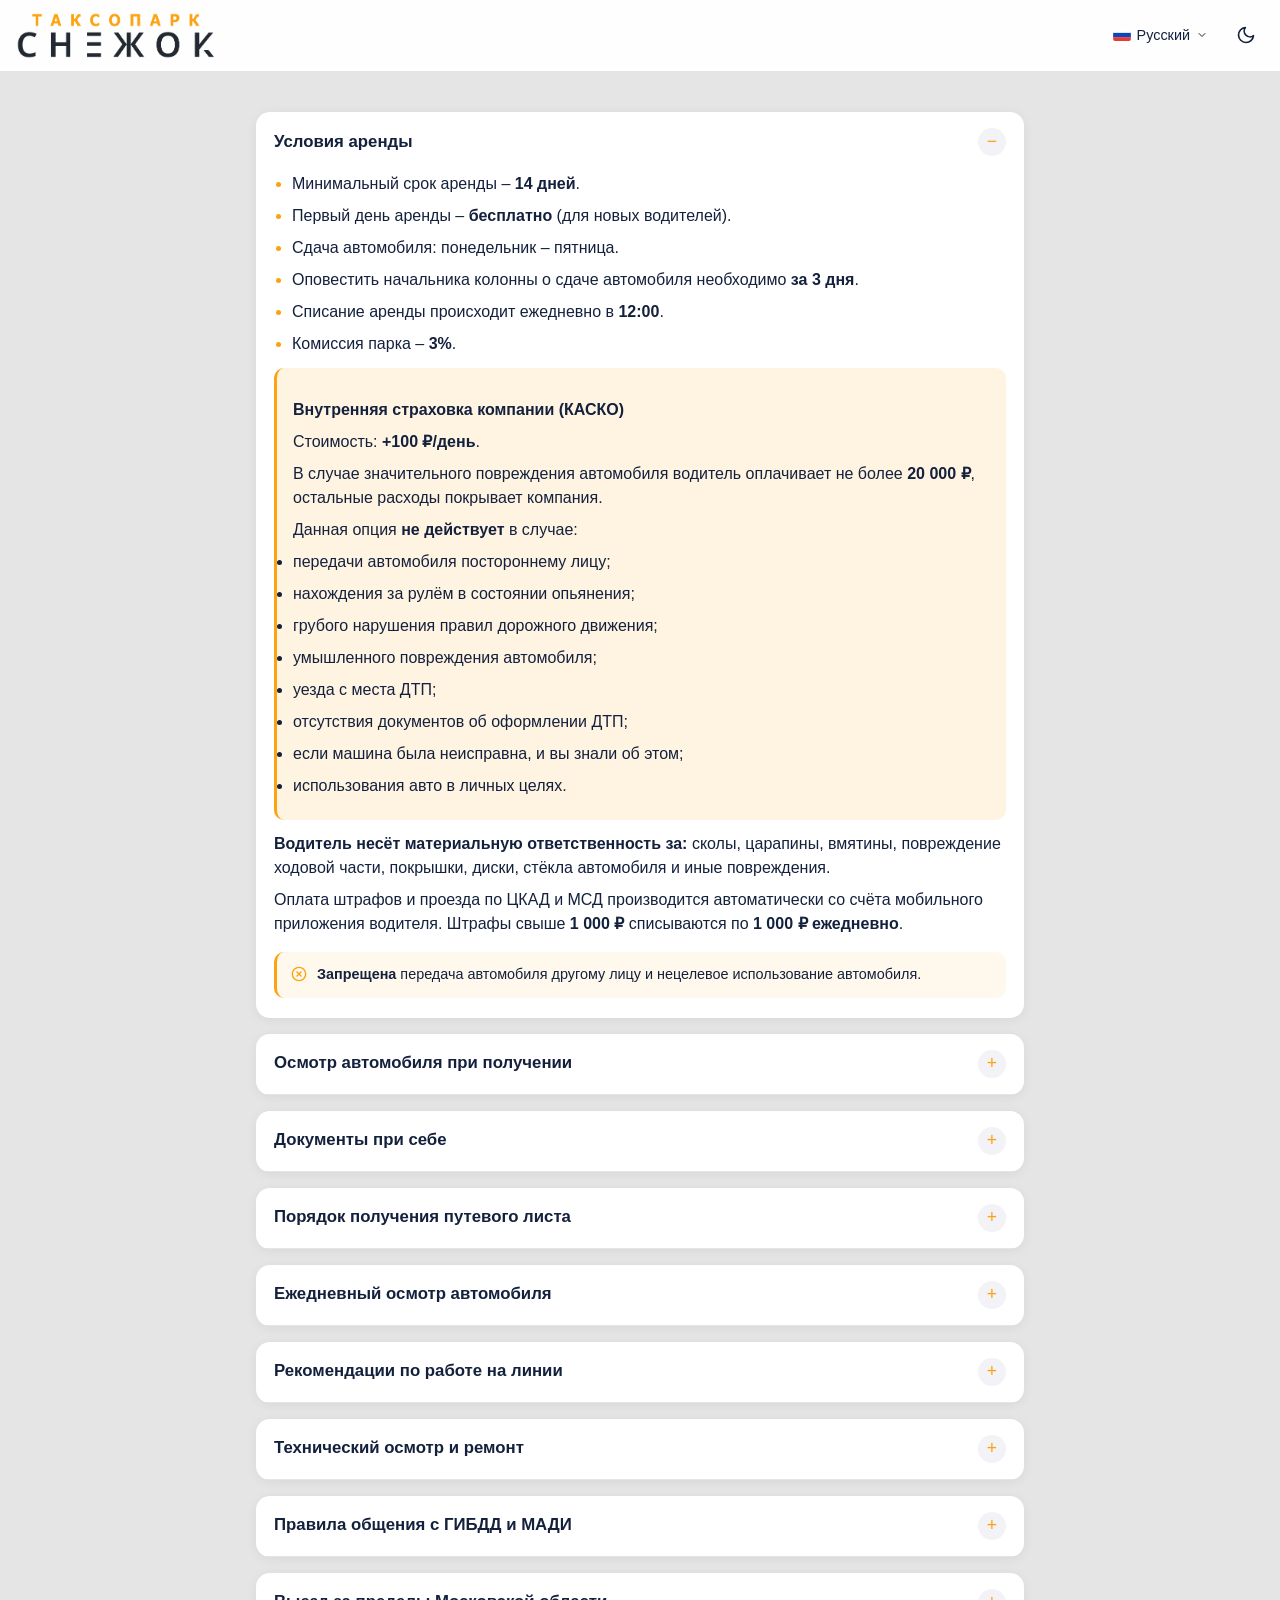
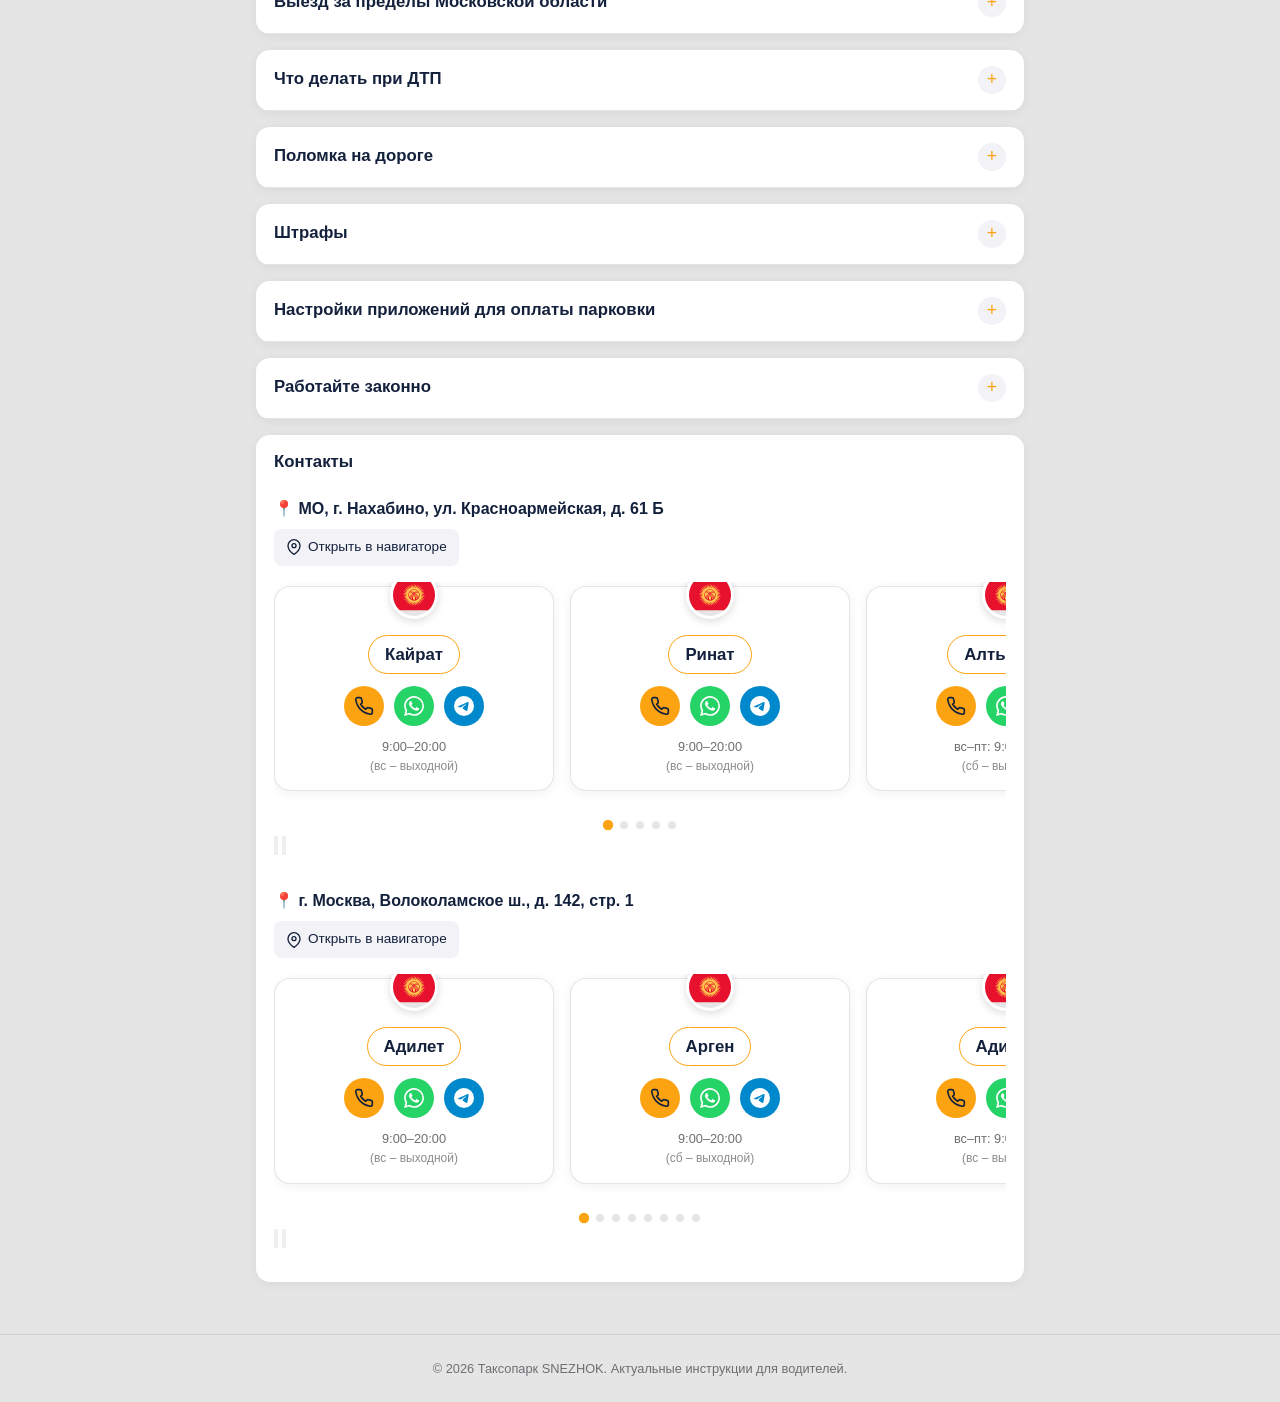
==== commit 8c8a3e59: "Update index.html" ====
--- a/index.html
+++ b/index.html
@@ -112,6 +112,15 @@
             <button class="indicator" data-index="3"></button>
             <button class="indicator" data-index="4"></button>
           </div>
+          <!-- Стрелки навигации (добавить после КАЖДОГО carousel-indicators) -->
+<div class="carousel-arrows">
+  <button class="arrow-btn arrow-left" aria-label="Предыдущий слайд">
+    <svg viewBox="0 0 24 24" fill="none" stroke="currentColor" stroke-width="2" stroke-linecap="round" stroke-linejoin="round"><path d="M15 18l-6-6 6-6"/></svg>
+  </button>
+  <button class="arrow-btn arrow-right" aria-label="Следующий слайд">
+    <svg viewBox="0 0 24 24" fill="none" stroke="currentColor" stroke-width="2" stroke-linecap="round" stroke-linejoin="round"><path d="M9 18l6-6-6-6"/></svg>
+  </button>
+</div>
         </div>
       </div>
     </section>
@@ -182,6 +191,15 @@
             <button class="indicator" data-index="7"></button>
             <button class="indicator" data-index="8"></button>
           </div>
+          <!-- Стрелки навигации (добавить после КАЖДОГО carousel-indicators) -->
+<div class="carousel-arrows">
+  <button class="arrow-btn arrow-left" aria-label="Предыдущий слайд">
+    <svg viewBox="0 0 24 24" fill="none" stroke="currentColor" stroke-width="2" stroke-linecap="round" stroke-linejoin="round"><path d="M15 18l-6-6 6-6"/></svg>
+  </button>
+  <button class="arrow-btn arrow-right" aria-label="Следующий слайд">
+    <svg viewBox="0 0 24 24" fill="none" stroke="currentColor" stroke-width="2" stroke-linecap="round" stroke-linejoin="round"><path d="M9 18l6-6-6-6"/></svg>
+  </button>
+</div>
         </div>
 
       </div>
@@ -354,6 +372,15 @@
               <button class="indicator" data-index="1"></button>
               <button class="indicator" data-index="2"></button>
             </div>
+            <!-- Стрелки навигации (добавить после КАЖДОГО carousel-indicators) -->
+<div class="carousel-arrows">
+  <button class="arrow-btn arrow-left" aria-label="Предыдущий слайд">
+    <svg viewBox="0 0 24 24" fill="none" stroke="currentColor" stroke-width="2" stroke-linecap="round" stroke-linejoin="round"><path d="M15 18l-6-6 6-6"/></svg>
+  </button>
+  <button class="arrow-btn arrow-right" aria-label="Следующий слайд">
+    <svg viewBox="0 0 24 24" fill="none" stroke="currentColor" stroke-width="2" stroke-linecap="round" stroke-linejoin="round"><path d="M9 18l6-6-6-6"/></svg>
+  </button>
+</div>
           </div>
 
           <div class="recommendation-box">
@@ -489,28 +516,37 @@
             <button class="indicator" data-index="1"></button>
             <button class="indicator" data-index="2"></button>
           </div>
+          <!-- Стрелки навигации (добавить после КАЖДОГО carousel-indicators) -->
+<div class="carousel-arrows">
+  <button class="arrow-btn arrow-left" aria-label="Предыдущий слайд">
+    <svg viewBox="0 0 24 24" fill="none" stroke="currentColor" stroke-width="2" stroke-linecap="round" stroke-linejoin="round"><path d="M15 18l-6-6 6-6"/></svg>
+  </button>
+  <button class="arrow-btn arrow-right" aria-label="Следующий слайд">
+    <svg viewBox="0 0 24 24" fill="none" stroke="currentColor" stroke-width="2" stroke-linecap="round" stroke-linejoin="round"><path d="M9 18l6-6-6-6"/></svg>
+  </button>
+</div>
         </div>
 
         <!-- Приложение Парковки России - Регистрация -->
 <h3 style="margin-top: 24px;">Приложение «Парковки России»</h3>
 
 <div class="app-download-buttons">
-  <a href="https://apps.apple.com/ru/app/парковки-россии" target="_blank" class="download-btn">
+  <a href="https://apps.apple.com/bm/app/парковки-россии/id1434426876" target="_blank" class="download-btn">
     <img src="img/logo/appstore.svg" alt="App Store" class="store-icon">
     <span>App Store</span>
   </a>
 
-  <a href="https://play.google.com/store/apps/details?id=ru.parking" target="_blank" class="download-btn">
+  <a href="https://play.google.com/store/apps/details?id=ru.mosparking.appnew" target="_blank" class="download-btn">
     <img src="img/logo/playmarket.svg" alt="Google Play" class="store-icon">
     <span>Google Play</span>
   </a>
 
-  <a href="https://appgallery.huawei.com/app/ru.parking" target="_blank" class="download-btn">
+  <a href="https://appgallery.huawei.com/#/app/C101992459?appId=C101992459&source=appshare&subsource=C101992459" target="_blank" class="download-btn">
     <img src="img/logo/appgallery.svg" alt="AppGallery" class="store-icon">
     <span>AppGallery</span>
   </a>
 
-  <a href="https://www.rustore.ru/catalog/app/ru.parking" target="_blank" class="download-btn">
+  <a href="https://apps.rustore.ru/app/ru.mosparking.appnew" target="_blank" class="download-btn">
     <img src="img/logo/rustore.svg" alt="RuStore" class="store-icon">
     <span>RuStore</span>
   </a>
@@ -534,6 +570,15 @@
             <button class="indicator" data-index="4"></button>
             <button class="indicator" data-index="5"></button>
           </div>
+          <!-- Стрелки навигации (добавить после КАЖДОГО carousel-indicators) -->
+<div class="carousel-arrows">
+  <button class="arrow-btn arrow-left" aria-label="Предыдущий слайд">
+    <svg viewBox="0 0 24 24" fill="none" stroke="currentColor" stroke-width="2" stroke-linecap="round" stroke-linejoin="round"><path d="M15 18l-6-6 6-6"/></svg>
+  </button>
+  <button class="arrow-btn arrow-right" aria-label="Следующий слайд">
+    <svg viewBox="0 0 24 24" fill="none" stroke="currentColor" stroke-width="2" stroke-linecap="round" stroke-linejoin="round"><path d="M9 18l6-6-6-6"/></svg>
+  </button>
+</div>
         </div>
 
         <!-- Как оплатить -->
@@ -683,6 +728,15 @@
             <button class="indicator" data-index="3"></button>
             <button class="indicator" data-index="4"></button>
           </div>
+          <!-- Стрелки навигации (добавить после КАЖДОГО carousel-indicators) -->
+<div class="carousel-arrows">
+  <button class="arrow-btn arrow-left" aria-label="Предыдущий слайд">
+    <svg viewBox="0 0 24 24" fill="none" stroke="currentColor" stroke-width="2" stroke-linecap="round" stroke-linejoin="round"><path d="M15 18l-6-6 6-6"/></svg>
+  </button>
+  <button class="arrow-btn arrow-right" aria-label="Следующий слайд">
+    <svg viewBox="0 0 24 24" fill="none" stroke="currentColor" stroke-width="2" stroke-linecap="round" stroke-linejoin="round"><path d="M9 18l6-6-6-6"/></svg>
+  </button>
+</div>
         </div>
 
         <!-- Карусель 2: Москва -->
@@ -802,6 +856,15 @@
             <button class="indicator" data-index="6"></button>
             <button class="indicator" data-index="7"></button>
           </div>
+          <!-- Стрелки навигации (добавить после КАЖДОГО carousel-indicators) -->
+<div class="carousel-arrows">
+  <button class="arrow-btn arrow-left" aria-label="Предыдущий слайд">
+    <svg viewBox="0 0 24 24" fill="none" stroke="currentColor" stroke-width="2" stroke-linecap="round" stroke-linejoin="round"><path d="M15 18l-6-6 6-6"/></svg>
+  </button>
+  <button class="arrow-btn arrow-right" aria-label="Следующий слайд">
+    <svg viewBox="0 0 24 24" fill="none" stroke="currentColor" stroke-width="2" stroke-linecap="round" stroke-linejoin="round"><path d="M9 18l6-6-6-6"/></svg>
+  </button>
+</div>
         </div>
 
       </div>
--- a/style.css
+++ b/style.css
@@ -1134,14 +1134,14 @@
 .fine-image-wrapper {
   margin: 12px 0;
   border-radius: 12px;
-  overflow: hidden;
+  overflow: visible;
   box-shadow: var(--shadow);
 }
 
 .fine-image {
   width: 100%;
   height: auto;
-  max-height: 500px;
+  max-height: none;
   object-fit: contain;
   display: block;
   background: var(--hover-bg);
@@ -1196,7 +1196,7 @@
 
 .parking-image-wrapper {
   border-radius: 12px;
-  overflow: hidden;
+  overflow: visible;
   box-shadow: var(--shadow);
   background: var(--hover-bg);
 }
@@ -1204,7 +1204,7 @@
 .parking-image {
   width: 100%;
   height: auto;
-  max-height: 300px;
+  max-height: none;
   object-fit: contain;
   display: block;
 }
@@ -1389,20 +1389,18 @@
 
 /* ─── КНОПКИ СКАЧИВАНИЯ ПРИЛОЖЕНИЙ ─── */
 
-/* Сетка для кнопок (2 колонки) */
 .app-download-buttons {
   display: grid;
   grid-template-columns: 1fr 1fr; /* Две равные колонки */
-  gap: 10px; /* Расстояние между кнопками */
+  gap: 10px;
   margin: 16px 0 20px;
-  max-width: 380px; /* Ограничение ширины, чтобы кнопки не растягивались */
-}
-
-/* Стиль самой кнопки */
+  max-width: 380px;
+}
+
 .download-btn {
   display: flex;
   align-items: center;
-  justify-content: center; /* Центрируем контент */
+  justify-content: center;
   gap: 10px;
   padding: 10px 12px;
   background: var(--card-bg);
@@ -1415,7 +1413,6 @@
   transition: all 0.2s ease;
 }
 
-/* Эффект при наведении */
 .download-btn:hover {
   border-color: var(--accent);
   background: var(--hover-bg);
@@ -1423,28 +1420,19 @@
   box-shadow: 0 4px 12px rgba(0,0,0,0.1);
 }
 
-/* Стили для иконки магазина */
+/* Стили иконки — только размер, цвета оригинальные */
 .store-icon {
   width: 22px;
   height: 22px;
   object-fit: contain;
   display: block;
-  
-  /* СВЕТЛАЯ ТЕМА: Иконки становятся чёрными */
-  filter: brightness(0); 
-}
-
-/* ТЁМНАЯ ТЕМА: Иконки становятся белыми */
-[data-theme="dark"] .store-icon {
-  /* Инвертируем чёрный в белый */
-  filter: invert(1); 
-}
-
-/* Адаптив для мобильных (чуть компактнее) */
+}
+
+/* Адаптив для мобильных */
 @media (max-width: 400px) {
   .app-download-buttons {
     gap: 8px;
-    max-width: 100%; /* На очень узких экранах на всю ширину */
+    max-width: 100%;
   }
   
   .download-btn {
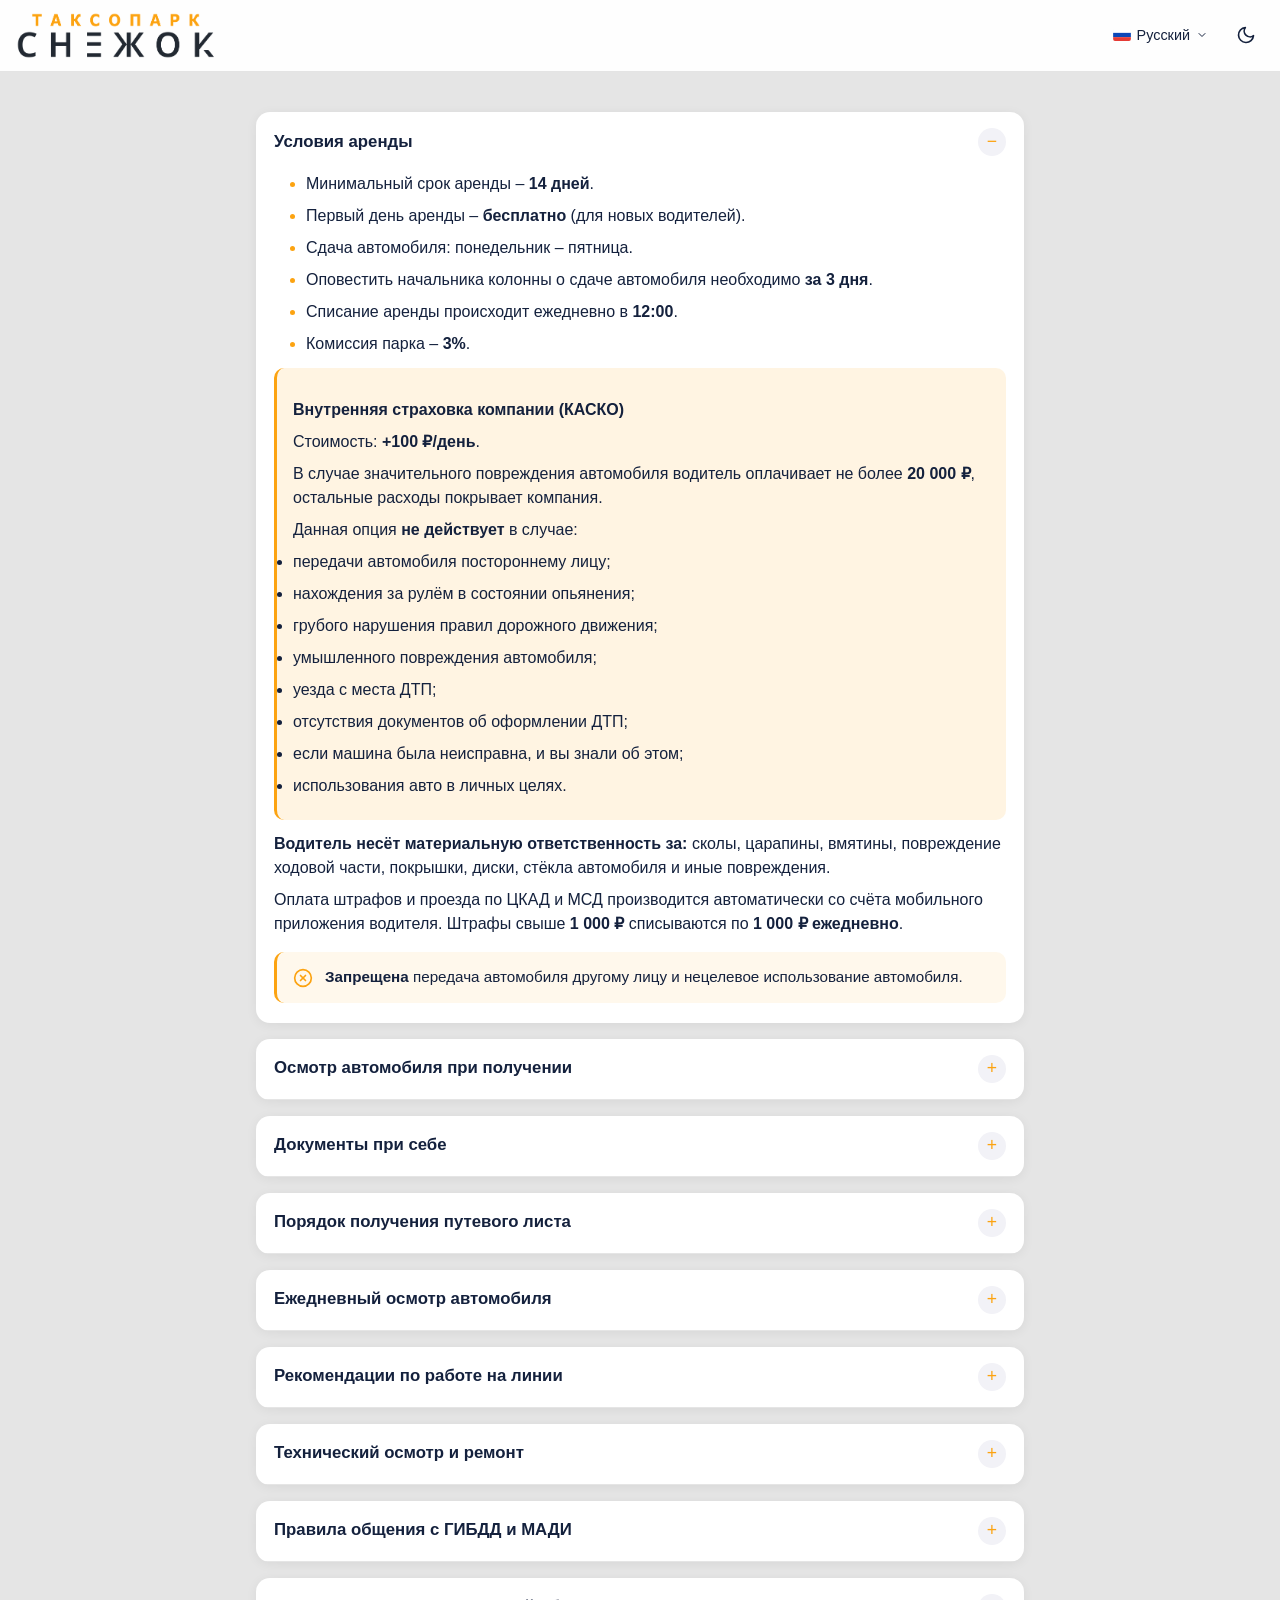
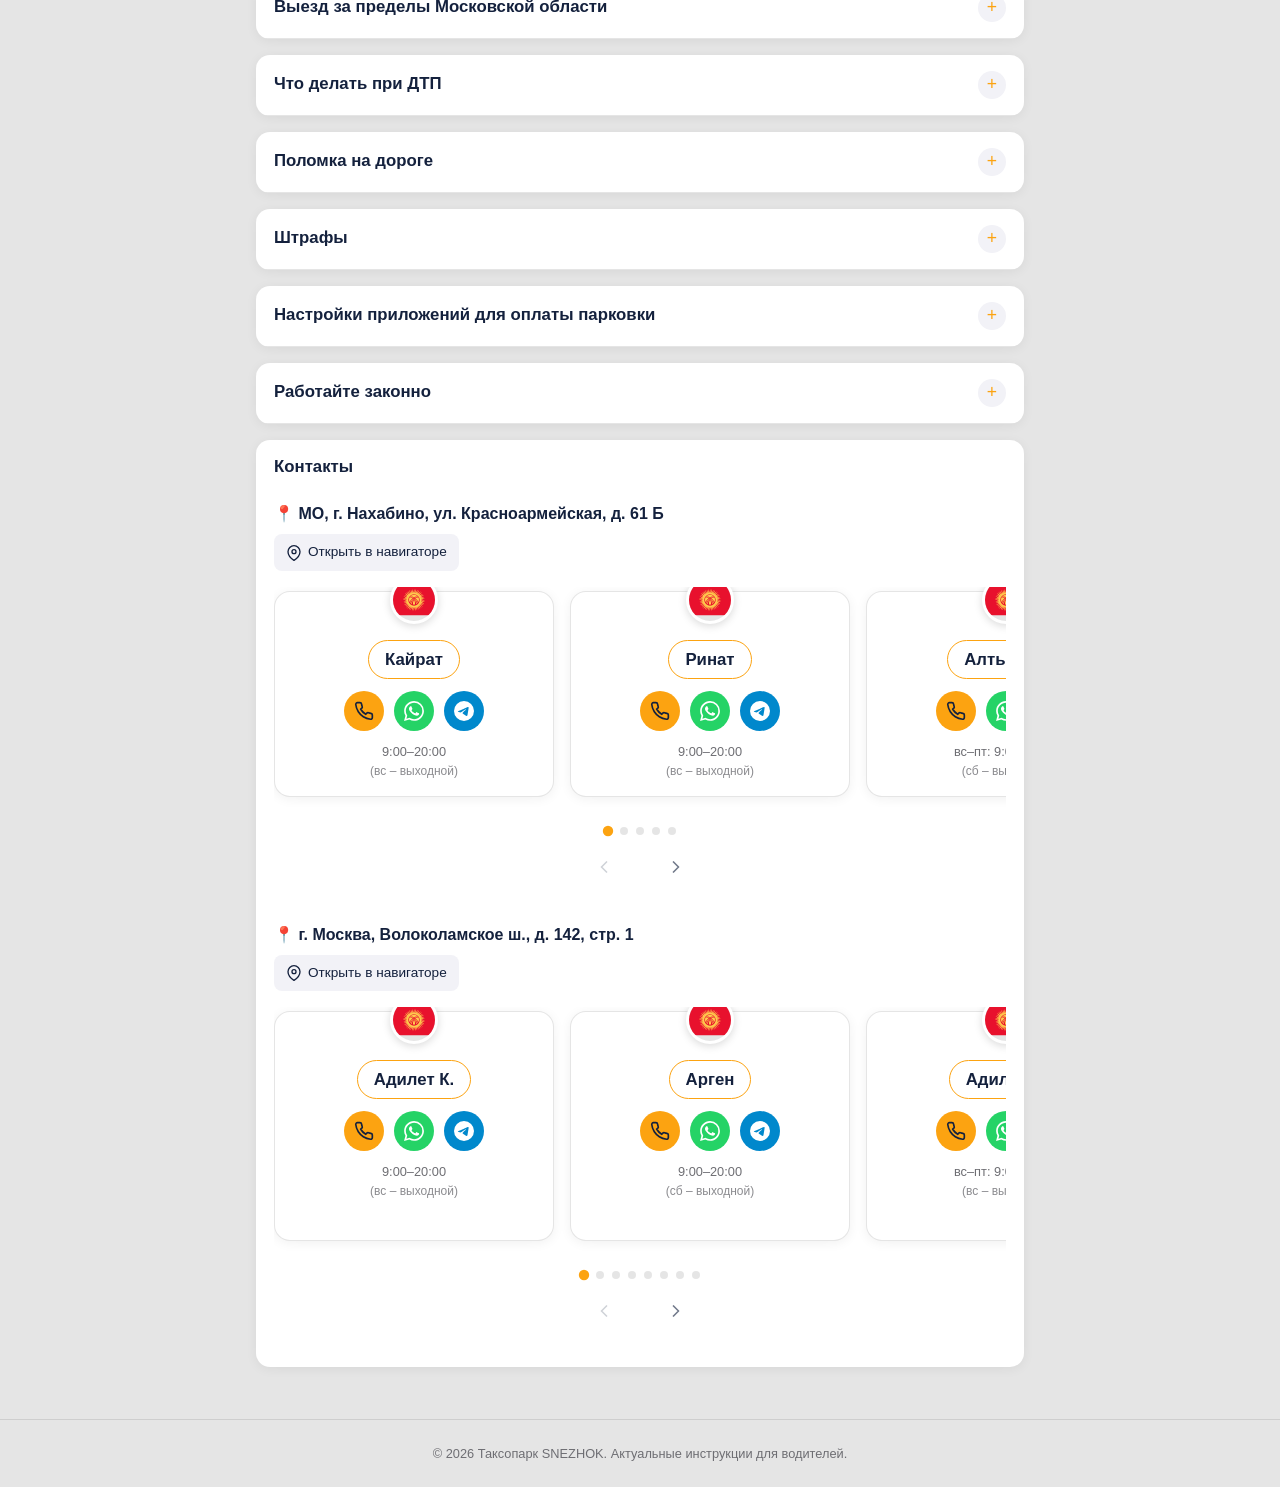
==== commit 631ac050: "Update index.html" ====
--- a/index.html
+++ b/index.html
@@ -752,7 +752,7 @@
             <!-- Адилет 1 - Кыргызстан -->
             <div class="operator-card">
               <div class="flag-badge"><img class="flag" src="img/flags/kg.svg" alt="Кыргызстан"></div>
-              <div class="operator-name">Адилет</div>
+              <div class="operator-name">Адилет К.</div>
               <div class="operator-actions">
                 <a href="tel:+79995773095" class="action-btn phone"><svg viewBox="0 0 24 24" fill="none" stroke="currentColor" stroke-width="2"><path d="M22 16.92v3a2 2 0 01-2.18 2 19.79 19.79 0 01-8.63-3.07 19.5 19.5 0 01-6-6 19.79 19.79 0 01-3.07-8.67A2 2 0 014.11 2h3a2 2 0 012 1.72 12.84 12.84 0 00.7 2.81 2 2 0 01-.45 2.11L8.09 9.91a16 16 0 006 6l1.27-1.27a2 2 0 012.11-.45 12.84 12.84 0 002.81.7A2 2 0 0122 16.92z"/></svg></a>
                 <a href="https://wa.me/79995773095" target="_blank" class="action-btn whatsapp"><svg viewBox="0 0 24 24" fill="currentColor"><path d="M17.472 14.382c-.297-.149-1.758-.867-2.03-.967-.273-.099-.471-.148-.67.15-.197.297-.767.966-.94 1.164-.173.199-.347.223-.644.075-.297-.15-1.255-.463-2.39-1.475-.883-.788-1.48-1.761-1.653-2.059-.173-.297-.018-.458.13-.606.134-.133.298-.347.446-.52.149-.174.198-.298.298-.497.099-.198.05-.371-.025-.52-.075-.149-.669-1.612-.916-2.207-.242-.579-.487-.5-.669-.51-.173-.008-.371-.01-.57-.01-.198 0-.52.074-.792.372-.272.297-1.04 1.016-1.04 2.479 0 1.462 1.065 2.875 1.213 3.074.149.198 2.096 3.2 5.077 4.487.709.306 1.262.489 1.694.625.712.227 1.36.195 1.871.118.571-.085 1.758-.719 2.006-1.413.248-.694.248-1.289.173-1.413-.074-.124-.272-.198-.57-.347m-5.421 7.403h-.004a9.87 9.87 0 01-5.031-1.378l-.361-.214-3.741.982.998-3.648-.235-.374a9.86 9.86 0 01-1.51-5.26c.001-5.45 4.436-9.884 9.888-9.884 2.64 0 5.122 1.03 6.988 2.898a9.825 9.825 0 012.893 6.994c-.003 5.45-4.437 9.884-9.885 9.884m8.413-18.297A11.815 11.815 0 0012.05 0C5.495 0 .16 5.335.157 11.892c0 2.096.547 4.142 1.588 5.945L.057 24l6.305-1.654a11.882 11.882 0 005.683 1.448h.005c6.554 0 11.89-5.335 11.893-11.893a11.821 11.821 0 00-3.48-8.413"/></svg></a>
@@ -776,7 +776,7 @@
             <!-- Адилет 2 - Кыргызстан -->
             <div class="operator-card">
               <div class="flag-badge"><img class="flag" src="img/flags/kg.svg" alt="Кыргызстан"></div>
-              <div class="operator-name">Адилет</div>
+              <div class="operator-name">Адилет З.</div>
               <div class="operator-actions">
                 <a href="tel:+79997676678" class="action-btn phone"><svg viewBox="0 0 24 24" fill="none" stroke="currentColor" stroke-width="2"><path d="M22 16.92v3a2 2 0 01-2.18 2 19.79 19.79 0 01-8.63-3.07 19.5 19.5 0 01-6-6 19.79 19.79 0 01-3.07-8.67A2 2 0 014.11 2h3a2 2 0 012 1.72 12.84 12.84 0 00.7 2.81 2 2 0 01-.45 2.11L8.09 9.91a16 16 0 006 6l1.27-1.27a2 2 0 012.11-.45 12.84 12.84 0 002.81.7A2 2 0 0122 16.92z"/></svg></a>
                 <a href="https://wa.me/79997676678" target="_blank" class="action-btn whatsapp"><svg viewBox="0 0 24 24" fill="currentColor"><path d="M17.472 14.382c-.297-.149-1.758-.867-2.03-.967-.273-.099-.471-.148-.67.15-.197.297-.767.966-.94 1.164-.173.199-.347.223-.644.075-.297-.15-1.255-.463-2.39-1.475-.883-.788-1.48-1.761-1.653-2.059-.173-.297-.018-.458.13-.606.134-.133.298-.347.446-.52.149-.174.198-.298.298-.497.099-.198.05-.371-.025-.52-.075-.149-.669-1.612-.916-2.207-.242-.579-.487-.5-.669-.51-.173-.008-.371-.01-.57-.01-.198 0-.52.074-.792.372-.272.297-1.04 1.016-1.04 2.479 0 1.462 1.065 2.875 1.213 3.074.149.198 2.096 3.2 5.077 4.487.709.306 1.262.489 1.694.625.712.227 1.36.195 1.871.118.571-.085 1.758-.719 2.006-1.413.248-.694.248-1.289.173-1.413-.074-.124-.272-.198-.57-.347m-5.421 7.403h-.004a9.87 9.87 0 01-5.031-1.378l-.361-.214-3.741.982.998-3.648-.235-.374a9.86 9.86 0 01-1.51-5.26c.001-5.45 4.436-9.884 9.888-9.884 2.64 0 5.122 1.03 6.988 2.898a9.825 9.825 0 012.893 6.994c-.003 5.45-4.437 9.884-9.885 9.884m8.413-18.297A11.815 11.815 0 0012.05 0C5.495 0 .16 5.335.157 11.892c0 2.096.547 4.142 1.588 5.945L.057 24l6.305-1.654a11.882 11.882 0 005.683 1.448h.005c6.554 0 11.89-5.335 11.893-11.893a11.821 11.821 0 00-3.48-8.413"/></svg></a>
@@ -813,6 +813,7 @@
             <div class="operator-card">
               <div class="flag-badge"><img class="flag" src="img/flags/ru.svg" alt="Россия"></div>
               <div class="operator-name">Александр</div>
+              <div class="operator-specialty">такси</div>
               <div class="operator-actions">
                 <a href="tel:+79996609167" class="action-btn phone"><svg viewBox="0 0 24 24" fill="none" stroke="currentColor" stroke-width="2"><path d="M22 16.92v3a2 2 0 01-2.18 2 19.79 19.79 0 01-8.63-3.07 19.5 19.5 0 01-6-6 19.79 19.79 0 01-3.07-8.67A2 2 0 014.11 2h3a2 2 0 012 1.72 12.84 12.84 0 00.7 2.81 2 2 0 01-.45 2.11L8.09 9.91a16 16 0 006 6l1.27-1.27a2 2 0 012.11-.45 12.84 12.84 0 002.81.7A2 2 0 0122 16.92z"/></svg></a>
                 <a href="https://wa.me/79996609167" target="_blank" class="action-btn whatsapp"><svg viewBox="0 0 24 24" fill="currentColor"><path d="M17.472 14.382c-.297-.149-1.758-.867-2.03-.967-.273-.099-.471-.148-.67.15-.197.297-.767.966-.94 1.164-.173.199-.347.223-.644.075-.297-.15-1.255-.463-2.39-1.475-.883-.788-1.48-1.761-1.653-2.059-.173-.297-.018-.458.13-.606.134-.133.298-.347.446-.52.149-.174.198-.298.298-.497.099-.198.05-.371-.025-.52-.075-.149-.669-1.612-.916-2.207-.242-.579-.487-.5-.669-.51-.173-.008-.371-.01-.57-.01-.198 0-.52.074-.792.372-.272.297-1.04 1.016-1.04 2.479 0 1.462 1.065 2.875 1.213 3.074.149.198 2.096 3.2 5.077 4.487.709.306 1.262.489 1.694.625.712.227 1.36.195 1.871.118.571-.085 1.758-.719 2.006-1.413.248-.694.248-1.289.173-1.413-.074-.124-.272-.198-.57-.347m-5.421 7.403h-.004a9.87 9.87 0 01-5.031-1.378l-.361-.214-3.741.982.998-3.648-.235-.374a9.86 9.86 0 01-1.51-5.26c.001-5.45 4.436-9.884 9.888-9.884 2.64 0 5.122 1.03 6.988 2.898a9.825 9.825 0 012.893 6.994c-.003 5.45-4.437 9.884-9.885 9.884m8.413-18.297A11.815 11.815 0 0012.05 0C5.495 0 .16 5.335.157 11.892c0 2.096.547 4.142 1.588 5.945L.057 24l6.305-1.654a11.882 11.882 0 005.683 1.448h.005c6.554 0 11.89-5.335 11.893-11.893a11.821 11.821 0 00-3.48-8.413"/></svg></a>
@@ -837,6 +838,7 @@
             <div class="operator-card">
               <div class="flag-badge"><img class="flag" src="img/flags/ru.svg" alt="Россия"></div>
               <div class="operator-name">Александр</div>
+              <div class="operator-specialty">доставка/бизнес</div>
               <div class="operator-actions">
                 <a href="tel:+79250088543" class="action-btn phone"><svg viewBox="0 0 24 24" fill="none" stroke="currentColor" stroke-width="2"><path d="M22 16.92v3a2 2 0 01-2.18 2 19.79 19.79 0 01-8.63-3.07 19.5 19.5 0 01-6-6 19.79 19.79 0 01-3.07-8.67A2 2 0 014.11 2h3a2 2 0 012 1.72 12.84 12.84 0 00.7 2.81 2 2 0 01-.45 2.11L8.09 9.91a16 16 0 006 6l1.27-1.27a2 2 0 012.11-.45 12.84 12.84 0 002.81.7A2 2 0 0122 16.92z"/></svg></a>
                 <a href="https://wa.me/79250088543" target="_blank" class="action-btn whatsapp"><svg viewBox="0 0 24 24" fill="currentColor"><path d="M17.472 14.382c-.297-.149-1.758-.867-2.03-.967-.273-.099-.471-.148-.67.15-.197.297-.767.966-.94 1.164-.173.199-.347.223-.644.075-.297-.15-1.255-.463-2.39-1.475-.883-.788-1.48-1.761-1.653-2.059-.173-.297-.018-.458.13-.606.134-.133.298-.347.446-.52.149-.174.198-.298.298-.497.099-.198.05-.371-.025-.52-.075-.149-.669-1.612-.916-2.207-.242-.579-.487-.5-.669-.51-.173-.008-.371-.01-.57-.01-.198 0-.52.074-.792.372-.272.297-1.04 1.016-1.04 2.479 0 1.462 1.065 2.875 1.213 3.074.149.198 2.096 3.2 5.077 4.487.709.306 1.262.489 1.694.625.712.227 1.36.195 1.871.118.571-.085 1.758-.719 2.006-1.413.248-.694.248-1.289.173-1.413-.074-.124-.272-.198-.57-.347m-5.421 7.403h-.004a9.87 9.87 0 01-5.031-1.378l-.361-.214-3.741.982.998-3.648-.235-.374a9.86 9.86 0 01-1.51-5.26c.001-5.45 4.436-9.884 9.888-9.884 2.64 0 5.122 1.03 6.988 2.898a9.825 9.825 0 012.893 6.994c-.003 5.45-4.437 9.884-9.885 9.884m8.413-18.297A11.815 11.815 0 0012.05 0C5.495 0 .16 5.335.157 11.892c0 2.096.547 4.142 1.588 5.945L.057 24l6.305-1.654a11.882 11.882 0 005.683 1.448h.005c6.554 0 11.89-5.335 11.893-11.893a11.821 11.821 0 00-3.48-8.413"/></svg></a>
--- a/style.css
+++ b/style.css
@@ -107,6 +107,31 @@
   font-size: 1.15rem;
   color: var(--text-primary);
   letter-spacing: -0.02em;
+  display: flex;
+  align-items: center;
+  gap: 8px;
+}
+
+.logo-image {
+  height: 85%;
+  width: auto;
+  object-fit: contain;
+  display: block;
+  max-width: 200px;
+}
+
+@media (max-width: 600px) {
+  .logo-image {
+    height: 75%;
+    max-width: 150px;
+  }
+}
+
+@media (max-width: 400px) {
+  .logo-image {
+    height: 70%;
+    max-width: 120px;
+  }
 }
 
 .header-controls {
@@ -269,7 +294,7 @@
   justify-content: space-between;
   align-items: center;
   padding: 16px 18px;
-  cursor: default;
+  cursor: pointer;
   border-bottom: 0.5px solid var(--separator);
 }
 
@@ -366,7 +391,8 @@
 
 .check-list,
 .step-list {
-  padding-left: 18px;
+  padding-left: 28px;
+  margin-left: 4px;
 }
 
 .step-list {
@@ -379,6 +405,7 @@
 
 .check-list li::marker {
   color: var(--accent);
+  margin-right: 8px;
 }
 
 .info-block {
@@ -560,6 +587,8 @@
   -webkit-overflow-scrolling: touch;
   scrollbar-width: none;
   -ms-overflow-style: none;
+  padding: 0 6px;
+  margin: 0 -6px;
 }
 
 .doc-carousel::-webkit-scrollbar {
@@ -567,8 +596,8 @@
 }
 
 .carousel-slide {
-  flex: 0 0 100%;
-  width: 100%;
+  flex: 0 0 calc(100% - 12px);
+  width: calc(100% - 12px);
   scroll-snap-align: start;
   display: flex;
   flex-direction: column;
@@ -633,6 +662,91 @@
   transform: scale(0.95);
 }
 
+/* ─── СТРЕЛКИ НАВИГАЦИИ КАРУСЕЛИ ─── */
+.carousel-arrows {
+  display: flex;
+  justify-content: center;
+  align-items: center;
+  gap: 32px;
+  margin-top: 4px;
+  padding: 4px 0;
+}
+
+.arrow-btn {
+  width: 40px;
+  height: 40px;
+  border: none;
+  background: transparent;
+  color: var(--text-primary);
+  cursor: pointer;
+  display: flex;
+  align-items: center;
+  justify-content: center;
+  transition: all 0.2s ease;
+  padding: 0;
+  opacity: 0.6;
+}
+
+.arrow-btn:hover {
+  opacity: 1;
+  color: var(--accent);
+  transform: scale(1.1);
+}
+
+.arrow-btn:active {
+  transform: scale(0.95);
+}
+
+.arrow-btn:disabled {
+  opacity: 0.2;
+  cursor: not-allowed;
+}
+
+.arrow-btn svg {
+  width: 20px;
+  height: 20px;
+  stroke-width: 2;
+}
+
+@media (max-width: 600px) {
+  .carousel-arrows {
+    gap: 24px;
+    margin-top: 2px;
+  }
+  
+  .arrow-btn {
+    width: 36px;
+    height: 36px;
+  }
+  
+  .arrow-btn svg {
+    width: 18px;
+    height: 18px;
+  }
+}
+
+[data-theme="dark"] .arrow-btn {
+  color: rgba(255, 255, 255, 0.7);
+}
+
+[data-theme="dark"] .arrow-btn:hover {
+  color: var(--accent);
+  opacity: 1;
+}
+
+/* На больших экранах чуть больше отступы */
+@media (min-width: 768px) {
+  .doc-carousel {
+    padding: 0 10px;
+    margin: 0 -10px;
+  }
+  
+  .carousel-slide {
+    flex: 0 0 calc(100% - 20px);
+    width: calc(100% - 20px);
+  }
+}
+
 /* ─── КОНТАКТЫ ─── */
 .contacts-grid {
   display: grid;
@@ -678,191 +792,6 @@
   margin-right: 6px;
 }
 
-/* ─── ПОДВАЛ ─── */
-.footer {
-  text-align: center;
-  padding: 24px 16px;
-  font-size: 0.8rem;
-  color: var(--text-secondary);
-  margin-top: 12px;
-  border-top: 0.5px solid var(--separator);
-}
-
-/* ─── АДАПТИВ ─── */
-@media (max-width: 600px) {
-  .header {
-    padding: 10px 14px;
-  }
-
-  .container {
-    padding: 12px;
-  }
-
-  .accordion-header {
-    padding: 14px 16px;
-  }
-
-  .accordion-block.open .accordion-body {
-    padding: 0 16px 18px;
-  }
-
-  .dropdown-menu {
-    right: -6px;
-    min-width: 200px;
-  }
-
-  .logo {
-    font-size: 1.05rem;
-  }
-
-  .contacts-grid {
-    grid-template-columns: 1fr;
-  }
-}
-
-/* ─── ПЕЧАТЬ ─── */
-@media print {
-  .header,
-  .footer,
-  .accordion-toggle,
-  .lang-dropdown,
-  .theme-toggle,
-  .carousel-indicators {
-    display: none !important;
-  }
-
-  .accordion-block,
-  .accordion-body {
-    max-height: none !important;
-    opacity: 1 !important;
-    overflow: visible !important;
-    box-shadow: none !important;
-    border: 1px solid #ccc !important;
-  }
-
-  body {
-    background: #fff !important;
-    color: #000 !important;
-  }
-}
-/* ─── РЕКОМЕНДАЦИИ С ИКОНКАМИ (ИСПРАВЛЕНО) ─── */
-.recommendation-box {
-  background: rgba(252, 163, 17, 0.08);
-  border-radius: 10px;
-  padding: 12px 14px;
-  margin-top: 16px;
-  border-left: 3px solid var(--accent);
-  font-size: 0.9rem;
-  line-height: 1.5;
-  display: flex;
-  align-items: flex-start;
-  gap: 10px;
-  color: var(--text-primary);
-}
-
-.recommendation-box .rec-icon {
-  flex-shrink: 0;
-  width: 16px;
-  height: 16px;
-  color: var(--accent);
-  margin-top: 2px;
-}
-
-.recommendation-box .rec-content {
-  flex: 1;
-}
-
-[data-theme="dark"] .recommendation-box {
-  background: rgba(252, 163, 17, 0.12);
-}
-
-/* ─── ИНФО-ЗАМЕТКА (ИСПРАВЛЕНО) ─── */
-.info-note {
-  background: var(--hover-bg);
-  border-radius: 10px;
-  padding: 10px 12px;
-  margin-top: 16px;
-  font-size: 0.85rem;
-  color: var(--text-secondary);
-  font-style: italic;
-  display: flex;
-  align-items: flex-start;
-  gap: 8px;
-}
-
-.info-note .note-icon {
-  flex-shrink: 0;
-  width: 14px;
-  height: 14px;
-  color: var(--text-secondary);
-  margin-top: 2px;
-}
-
-/* ─── ПРЕДУПРЕЖДЕНИЕ О ПУТЕВОМ ЛИСТЕ (ИСПРАВЛЕНО) ─── */
-.waybill-warning {
-  background: rgba(255, 59, 48, 0.1);
-  border-left: 3px solid var(--danger-text);
-  border-radius: 10px;
-  padding: 12px 14px;
-  margin-top: 16px;
-  font-size: 0.9rem;
-  line-height: 1.5;
-  color: var(--text-primary);
-  display: flex;
-  align-items: flex-start;
-  gap: 10px;
-  break-inside: avoid;
-  page-break-inside: avoid;
-}
-
-.waybill-warning .warning-icon {
-  flex-shrink: 0;
-  width: 16px;
-  height: 16px;
-  color: var(--danger-text);
-  margin-top: 2px;
-}
-
-[data-theme="dark"] .waybill-warning {
-  background: rgba(255, 59, 48, 0.15);
-}
-
-/* ─── АДАПТИВ ДЛЯ МОБИЛЬНЫХ ─── */
-@media (max-width: 600px) {
-  .recommendation-box {
-    padding: 10px 12px;
-    font-size: 0.85rem;
-    gap: 8px;
-  }
-  
-  .recommendation-box .rec-icon {
-    width: 14px;
-    height: 14px;
-    margin-top: 1px;
-  }
-  
-  .info-note {
-    padding: 8px 10px;
-    font-size: 0.8rem;
-    gap: 6px;
-  }
-  
-  .info-note .note-icon {
-    width: 12px;
-    height: 12px;
-  }
-  
-  .waybill-warning {
-    padding: 10px 12px;
-    font-size: 0.85rem;
-    gap: 8px;
-  }
-  
-  .waybill-warning .warning-icon {
-    width: 14px;
-    height: 14px;
-  }
-}
 /* ─── КАРУСЕЛИ КОНТАКТОВ ─── */
 .contacts-carousel-wrapper {
   position: relative;
@@ -1025,7 +954,6 @@
   opacity: 0.8;
 }
 
-/* Адаптив для каруселей контактов */
 @media (max-width: 600px) {
   .operator-card {
     flex: 0 0 260px;
@@ -1093,33 +1021,18 @@
   background: rgba(252, 163, 17, 0.12);
 }
 
-/* Флаги в языковом меню */
-.lang-option .flag {
-  width: 22px;
-  height: 14px;
-  border-radius: 3px;
-  object-fit: cover;
-}
-
-/* Флаги в карточках операторов */
-.flag-badge .flag {
-  width: 100%;
-  height: 100%;
-  object-fit: cover;
-}
-
 /* ─── ИЗОБРАЖЕНИЕ В РАЗДЕЛЕ ─── */
 .section-image-wrapper {
   margin: 12px 0 16px;
   border-radius: 12px;
-  overflow: hidden;
+  overflow: visible;
   box-shadow: var(--shadow);
 }
 
 .section-image {
   width: 100%;
   height: auto;
-  max-height: 400px;
+  max-height: none;
   object-fit: contain;
   display: block;
 }
@@ -1132,16 +1045,16 @@
 
 /* ─── ИЗОБРАЖЕНИЯ В ШТРАФАХ ─── */
 .fine-image-wrapper {
-  margin: 12px 0;
+  margin: 16px 0;
   border-radius: 12px;
-  overflow: visible;
+  overflow: visible !important;
   box-shadow: var(--shadow);
 }
 
 .fine-image {
   width: 100%;
   height: auto;
-  max-height: none;
+  max-height: none !important;
   object-fit: contain;
   display: block;
   background: var(--hover-bg);
@@ -1174,29 +1087,18 @@
   background: rgba(252, 163, 17, 0.15);
 }
 
-/* ─── АДАПТИВ ─── */
-@media (max-width: 600px) {
-  .fine-image {
-    max-height: 250px;
-  }
-  
-  .age-notice {
-    font-size: 0.9rem;
-    padding: 12px 14px;
-  }
-}
-
 /* ─── СЕКЦИЯ ПЛАТНЫХ ПАРКОВОК ─── */
 .parking-info-section {
   margin-top: 16px;
   display: flex;
   flex-direction: column;
   gap: 16px;
+  overflow: visible !important;
 }
 
 .parking-image-wrapper {
   border-radius: 12px;
-  overflow: visible;
+  overflow: visible !important;
   box-shadow: var(--shadow);
   background: var(--hover-bg);
 }
@@ -1204,7 +1106,7 @@
 .parking-image {
   width: 100%;
   height: auto;
-  max-height: none;
+  max-height: none !important;
   object-fit: contain;
   display: block;
 }
@@ -1266,95 +1168,60 @@
   background: rgba(255, 59, 48, 0.15);
 }
 
-/* ─── АДАПТИВ ─── */
-@media (max-width: 600px) {
-  .parking-image {
-    max-height: 250px;
-  }
-  
-  .parking-reminder {
-    font-size: 0.9rem;
-    padding: 10px 12px;
-  }
-}
-/* ─── ПОДСКАЗКА СВАЙПА В КАРУСЕЛИ ─── */
-
-/* Частичный показ следующего слайда (все устройства) */
-.doc-carousel {
-  padding: 0 6px;
-  margin: 0 -6px;
-}
-
-.carousel-slide {
-  flex: 0 0 calc(100% - 12px);
-  width: calc(100% - 12px);
-}
-
-/* На больших экранах чуть больше отступы */
-@media (min-width: 768px) {
-  .doc-carousel {
-    padding: 0 10px;
-    margin: 0 -10px;
-  }
-
-  .carousel-slide {
-    flex: 0 0 calc(100% - 20px);
-    width: calc(100% - 20px);
-  }
-}
-
-/* ─── ИЗОБРАЖЕНИЯ В ШТРАФАХ ─── */
-.fine-image-wrapper {
-  margin: 16px 0;
+/* ─── КНОПКИ СКАЧИВАНИЯ ПРИЛОЖЕНИЙ ─── */
+.app-download-buttons {
+  display: grid;
+  grid-template-columns: 1fr 1fr;
+  gap: 10px;
+  margin: 16px 0 20px;
+  max-width: 380px;
+}
+
+.download-btn {
+  display: flex;
+  align-items: center;
+  justify-content: center;
+  gap: 10px;
+  padding: 10px 12px;
+  background: var(--card-bg);
+  border: 1px solid var(--separator);
   border-radius: 12px;
-  overflow: visible;
-  box-shadow: var(--shadow);
-}
-
-.fine-image {
-  width: 100%;
-  height: auto;
-  max-height: none;
+  text-decoration: none;
+  color: var(--text-primary);
+  font-size: 0.9rem;
+  font-weight: 500;
+  transition: all 0.2s ease;
+}
+
+.download-btn:hover {
+  border-color: var(--accent);
+  background: var(--hover-bg);
+  transform: translateY(-2px);
+  box-shadow: 0 4px 12px rgba(0,0,0,0.1);
+}
+
+.store-icon {
+  width: 22px;
+  height: 22px;
   object-fit: contain;
   display: block;
-  background: var(--hover-bg);
-}
-
-/* Адаптив для мобильных */
-@media (max-width: 600px) {
-  .fine-image {
-    max-height: none;
-  }
-}
-
-/* ─── ЛОГОТИП В ШАПКЕ ─── */
-.logo {
-  display: flex;
-  align-items: center;
-  gap: 8px;
-}
-
-.logo-image {
-  height: 85%;  /* 85% от высоты шапки */
-  width: auto;  /* Ширина подстроится автоматически */
-  object-fit: contain;
-  display: block;
-  max-width: 200px;  /* Максимальная ширина (чтобы не был слишком широким) */
-}
-
-/* Адаптив для мобильных */
-@media (max-width: 600px) {
-  .logo-image {
-    height: 75%;  /* Чуть меньше на телефонах */
-    max-width: 150px;
-  }
-}
-
-/* Очень узкие экраны */
+}
+
 @media (max-width: 400px) {
-  .logo-image {
-    height: 70%;
-    max-width: 120px;
+  .app-download-buttons {
+    gap: 8px;
+    max-width: 100%;
+  }
+  
+  .download-btn {
+    padding: 8px 10px;
+    font-size: 0.85rem;
+    gap: 8px;
+  }
+  
+  .store-icon {
+    width: 20px;
+    height: 20px;
   }
 }
 
@@ -1387,62 +1254,144 @@
   background: rgba(255, 59, 48, 0.12);
 }
 
-/* ─── КНОПКИ СКАЧИВАНИЯ ПРИЛОЖЕНИЙ ─── */
-
-.app-download-buttons {
-  display: grid;
-  grid-template-columns: 1fr 1fr; /* Две равные колонки */
-  gap: 10px;
-  margin: 16px 0 20px;
-  max-width: 380px;
-}
-
-.download-btn {
-  display: flex;
-  align-items: center;
-  justify-content: center;
-  gap: 10px;
-  padding: 10px 12px;
-  background: var(--card-bg);
-  border: 1px solid var(--separator);
-  border-radius: 12px;
-  text-decoration: none;
-  color: var(--text-primary);
-  font-size: 0.9rem;
-  font-weight: 500;
-  transition: all 0.2s ease;
-}
-
-.download-btn:hover {
-  border-color: var(--accent);
-  background: var(--hover-bg);
-  transform: translateY(-2px);
-  box-shadow: 0 4px 12px rgba(0,0,0,0.1);
-}
-
-/* Стили иконки — только размер, цвета оригинальные */
-.store-icon {
-  width: 22px;
-  height: 22px;
-  object-fit: contain;
-  display: block;
-}
-
-/* Адаптив для мобильных */
-@media (max-width: 400px) {
-  .app-download-buttons {
-    gap: 8px;
-    max-width: 100%;
-  }
-  
-  .download-btn {
-    padding: 8px 10px;
+/* ─── ПОДВАЛ ─── */
+.footer {
+  text-align: center;
+  padding: 24px 16px;
+  font-size: 0.8rem;
+  color: var(--text-secondary);
+  margin-top: 12px;
+  border-top: 0.5px solid var(--separator);
+}
+
+/* ─── АДАПТИВ ─── */
+@media (max-width: 600px) {
+  .header {
+    padding: 10px 14px;
+  }
+  
+  .container {
+    padding: 12px;
+  }
+  
+  .accordion-header {
+    padding: 14px 16px;
+  }
+  
+  .accordion-block.open .accordion-body {
+    padding: 0 16px 18px;
+  }
+  
+  .dropdown-menu {
+    right: -6px;
+    min-width: 200px;
+  }
+  
+  .logo {
+    font-size: 1.05rem;
+  }
+  
+  .contacts-grid {
+    grid-template-columns: 1fr;
+  }
+  
+  .fine-image {
+    max-height: none;
+  }
+  
+  .age-notice {
+    font-size: 0.9rem;
+    padding: 12px 14px;
+  }
+  
+  .parking-image {
+    max-height: none;
+  }
+  
+  .parking-reminder {
+    font-size: 0.9rem;
+    padding: 10px 12px;
+  }
+  
+  .recommendation-box {
+    padding: 10px 12px;
     font-size: 0.85rem;
     gap: 8px;
   }
   
-  .store-icon {
-    width: 20px;
-    height: 20px;
-  }
-}
+  .recommendation-box .rec-icon {
+    width: 14px;
+    height: 14px;
+    margin-top: 1px;
+  }
+  
+  .info-note {
+    padding: 8px 10px;
+    font-size: 0.8rem;
+    gap: 6px;
+  }
+  
+  .info-note .note-icon {
+    width: 12px;
+    height: 12px;
+  }
+  
+  .waybill-warning {
+    padding: 10px 12px;
+    font-size: 0.85rem;
+    gap: 8px;
+  }
+  
+  .waybill-warning .warning-icon {
+    width: 14px;
+    height: 14px;
+  }
+}
+
+/* ─── ПЕЧАТЬ ─── */
+@media print {
+  .header,
+  .footer,
+  .accordion-toggle,
+  .lang-dropdown,
+  .theme-toggle,
+  .carousel-indicators,
+  .carousel-arrows {
+    display: none !important;
+  }
+  
+  .accordion-block,
+  .accordion-body {
+    max-height: none !important;
+    opacity: 1 !important;
+    overflow: visible !important;
+    box-shadow: none !important;
+    border: 1px solid #ccc !important;
+  }
+  
+  body {
+    background: #fff !important;
+    color: #000 !important;
+  }
+}
+
+/* ─── ИСПРАВЛЕНИЕ ОБРЕЗКИ ИЗОБРАЖЕНИЙ НА ПК ─── */
+@media (min-width: 601px) {
+  #fines .accordion-body {
+    overflow: visible !important;
+  }
+  
+  #fines .parking-info-section {
+    overflow: visible !important;
+  }
+  
+  #fines .parking-image-wrapper {
+    max-height: none !important;
+    overflow: visible !important;
+  }
+  
+  #fines .parking-image {
+    max-height: none !important;
+    height: auto !important;
+  }
+}
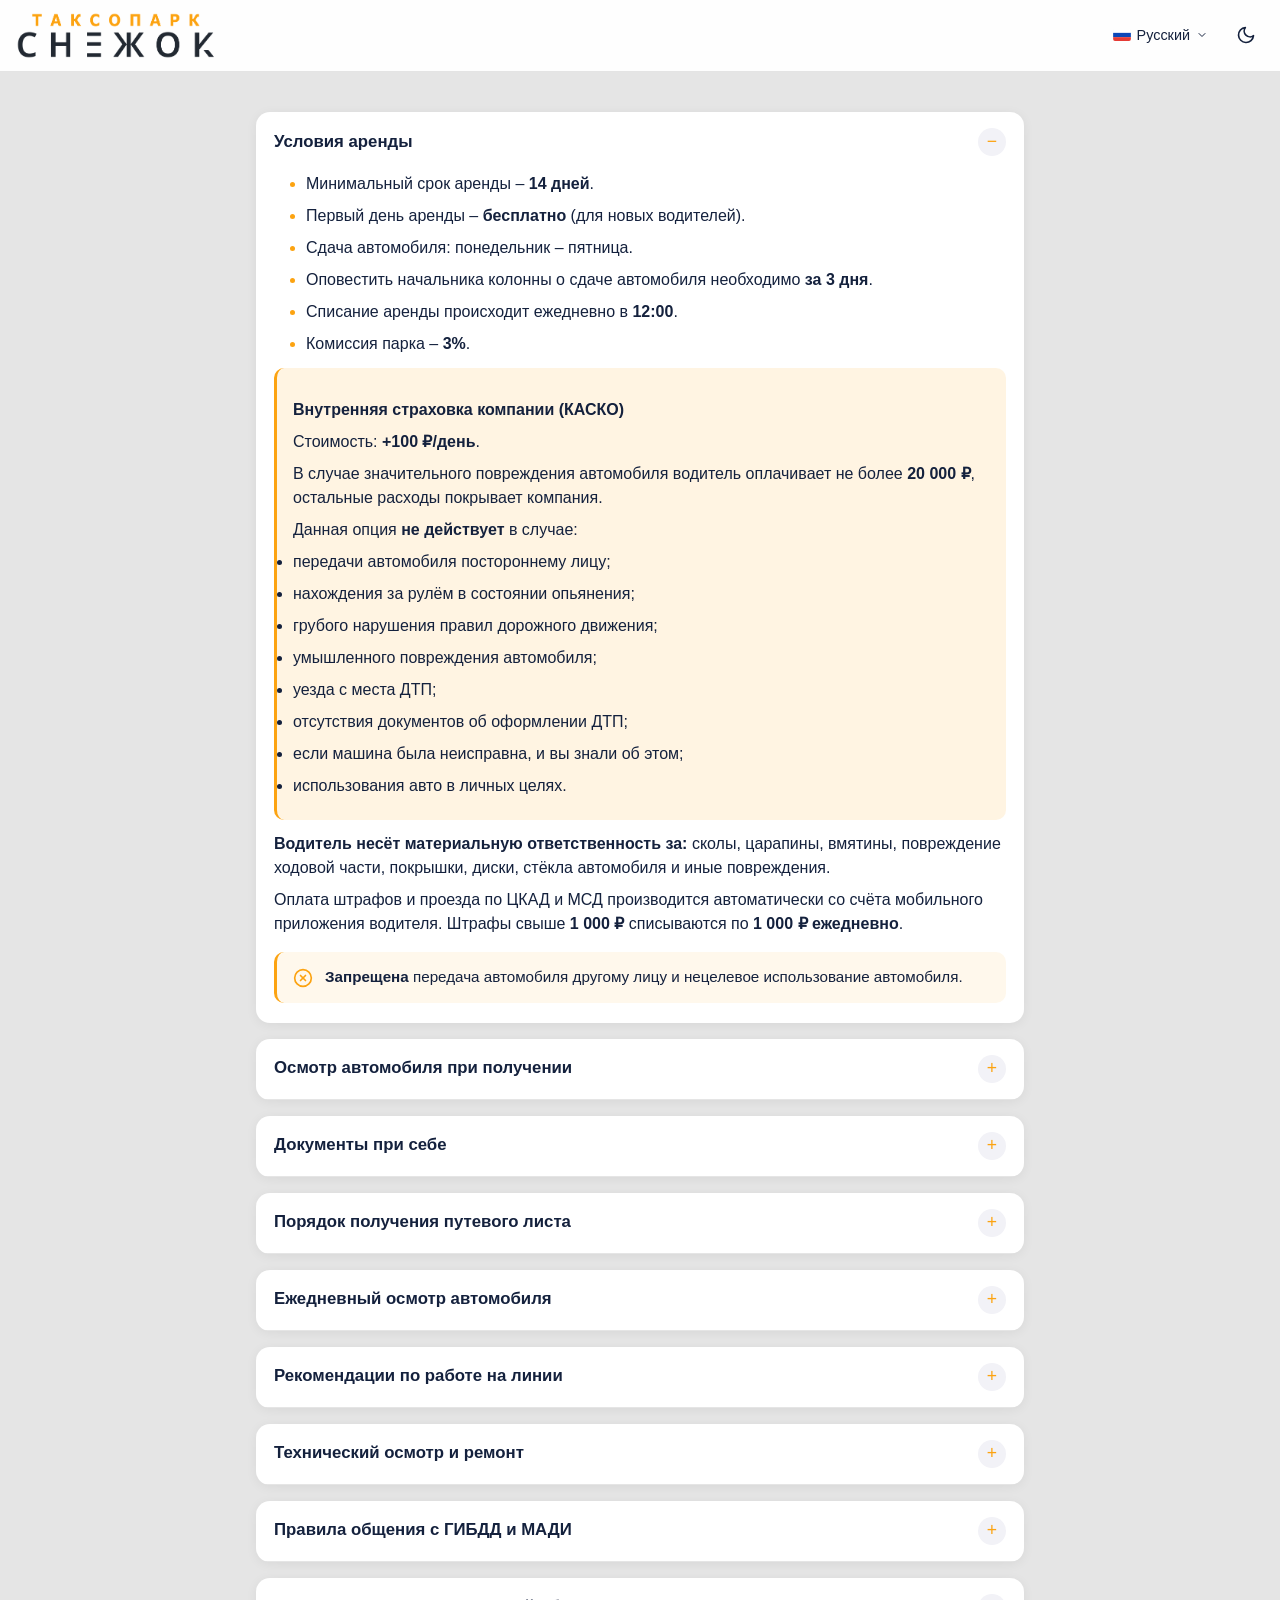
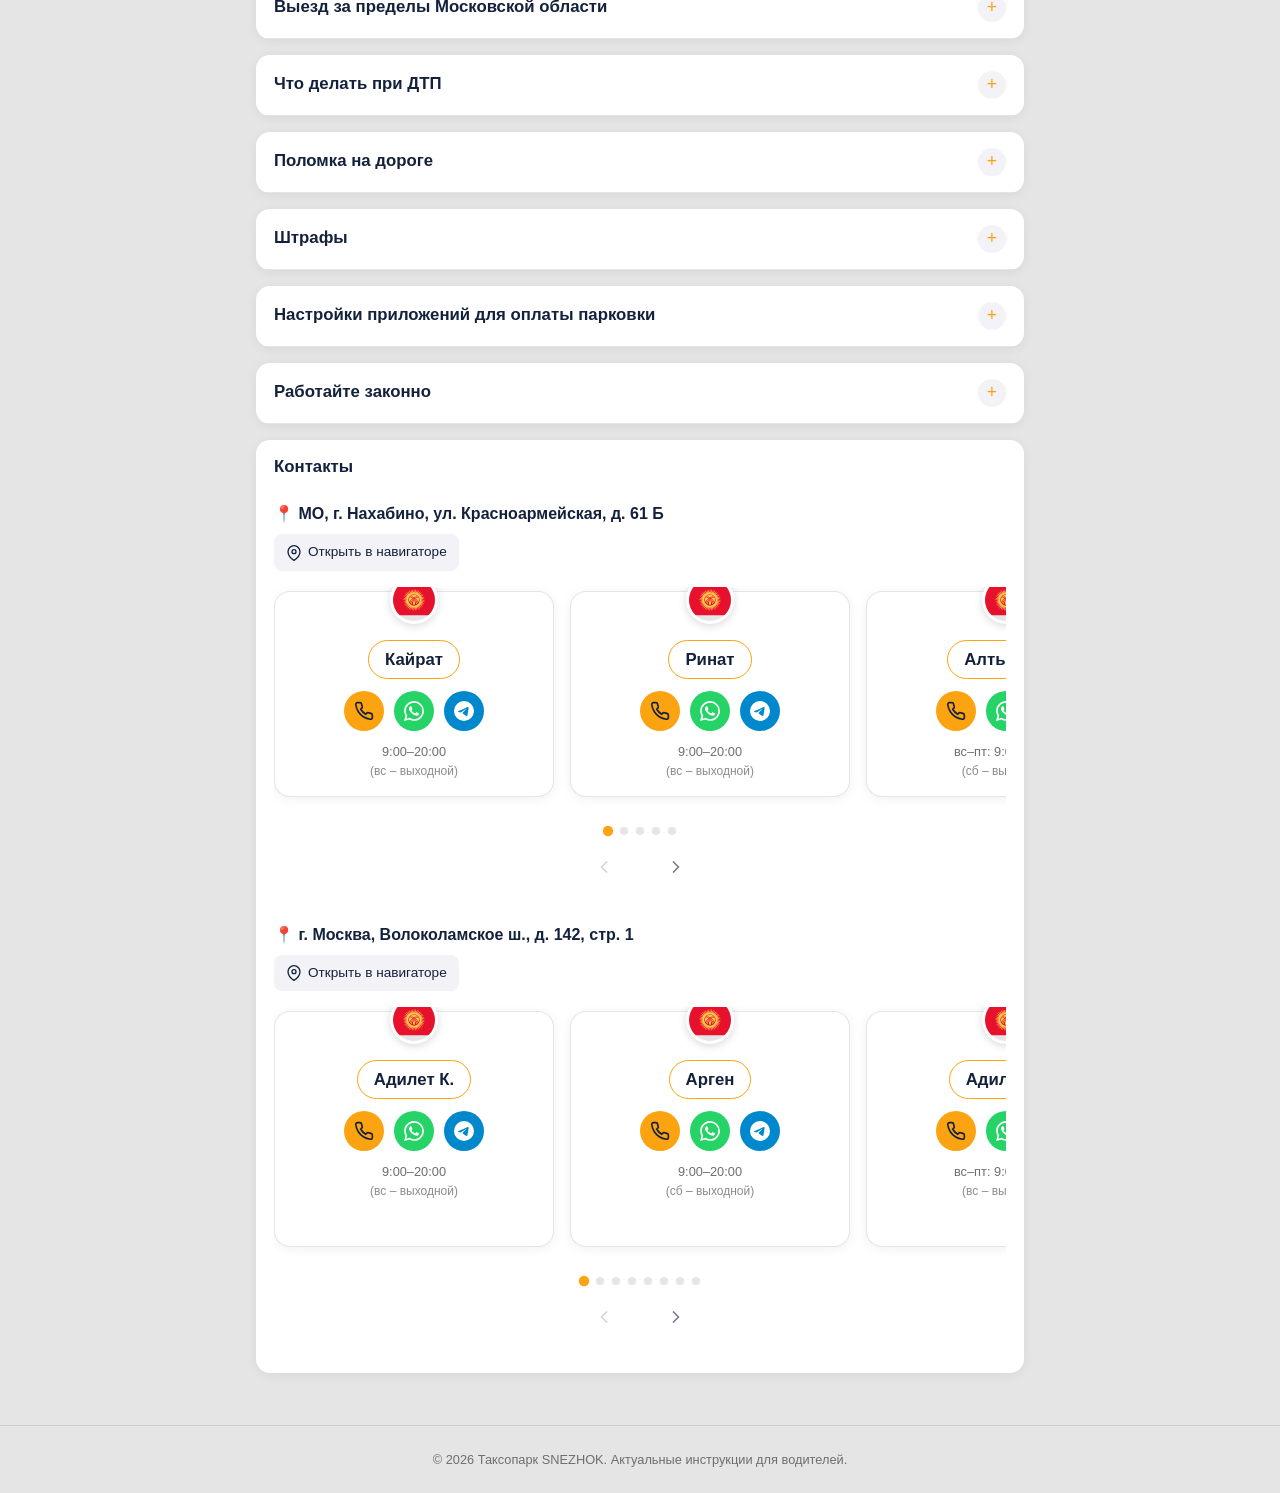
==== commit 24110732: "Update index.html" ====
--- a/index.html
+++ b/index.html
@@ -410,10 +410,26 @@
   </div>
 </div>
 
-        <div class="fine-item">
-          <h3>Проезд на запрещающий сигнал / пересечение стоп-линии</h3>
-          <p>Штраф: <strong class="price">7 500 ₽</strong>. Жёлтый сигнал запрещает движение. Останавливайтесь до линии.</p>
-        </div>
+       <div class="fine-item">
+  <h3>Проезд на запрещающий сигнал / пересечение стоп-линии</h3>
+  <p>Штраф: <strong class="price">7 500 ₽</strong>.</p>
+  
+  <p><strong>Жёлтый сигнал запрещает движение.</strong> Останавливайтесь до линии, если можете безопасно затормозить.</p>
+  
+  <div class="recommendation-box">
+    <svg class="rec-icon" viewBox="0 0 24 24" fill="none" stroke="currentColor" stroke-width="2" stroke-linecap="round" stroke-linejoin="round"><circle cx="12" cy="12" r="10"/><path d="M12 16v-4"/><path d="M12 8h.01"/></svg>
+    <div class="rec-content">
+      <p><strong>Что считается нарушением:</strong></p>
+      <ul class="check-list" style="margin: 8px 0 0 16px; padding-left: 8px;">
+        <li>Проезд на красный или жёлтый сигнал светофора</li>
+        <li>Пересечение стоп-линии передней частью автомобиля</li>
+        <li>Выезд за стоп-линию при запрещающем жесте регулировщика</li>
+      </ul>
+    </div>
+  </div>
+  
+  <p style="margin-top: 12px;"><strong>Совет:</strong> Подъезжая к перекрёстку, заранее снижайте скорость. Если загорелся жёлтый — тормозите, а не ускоряйтесь.</p>
+</div>
 
         <div class="fine-item">
           <h3>Движение под «кирпич» на автобусной полосе</h3>
@@ -552,7 +568,7 @@
   </a>
 </div>
 
-<p style="margin-top: 16px;"><strong>Регистрация:</strong></p>
+<p style="margin-top: 16px;"><strong>Настройка:</strong></p>
         <div class="doc-carousel-wrapper" style="margin-top: 12px;">
           <div class="doc-carousel" id="parking-reg-carousel">
             <div class="carousel-slide"><img src="img/toll_park_instruction/png/4.png" alt="Нажать кнопку пополнения баланса"><p class="carousel-caption">Нажать кнопку пополнения баланса (в начале у вас будет отображаться 0 ₽)</p></div>
--- a/style.css
+++ b/style.css
@@ -1395,3 +1395,26 @@
     height: auto !important;
   }
 }
+
+/* ─── ПОДПИСЬ СПЕЦИАЛИЗАЦИИ ОПЕРАТОРА ─── */
+.operator-specialty {
+  font-size: 0.75rem;
+  color: var(--text-secondary);
+  font-weight: 500;
+  margin-bottom: 8px;
+  padding: 2px 8px;
+  background: var(--hover-bg);
+  border-radius: 12px;
+  display: inline-block;
+}
+
+[data-theme="dark"] .operator-specialty {
+  background: rgba(255, 255, 255, 0.08);
+}
+
+@media (max-width: 600px) {
+  .operator-specialty {
+    font-size: 0.7rem;
+    padding: 2px 6px;
+  }
+}
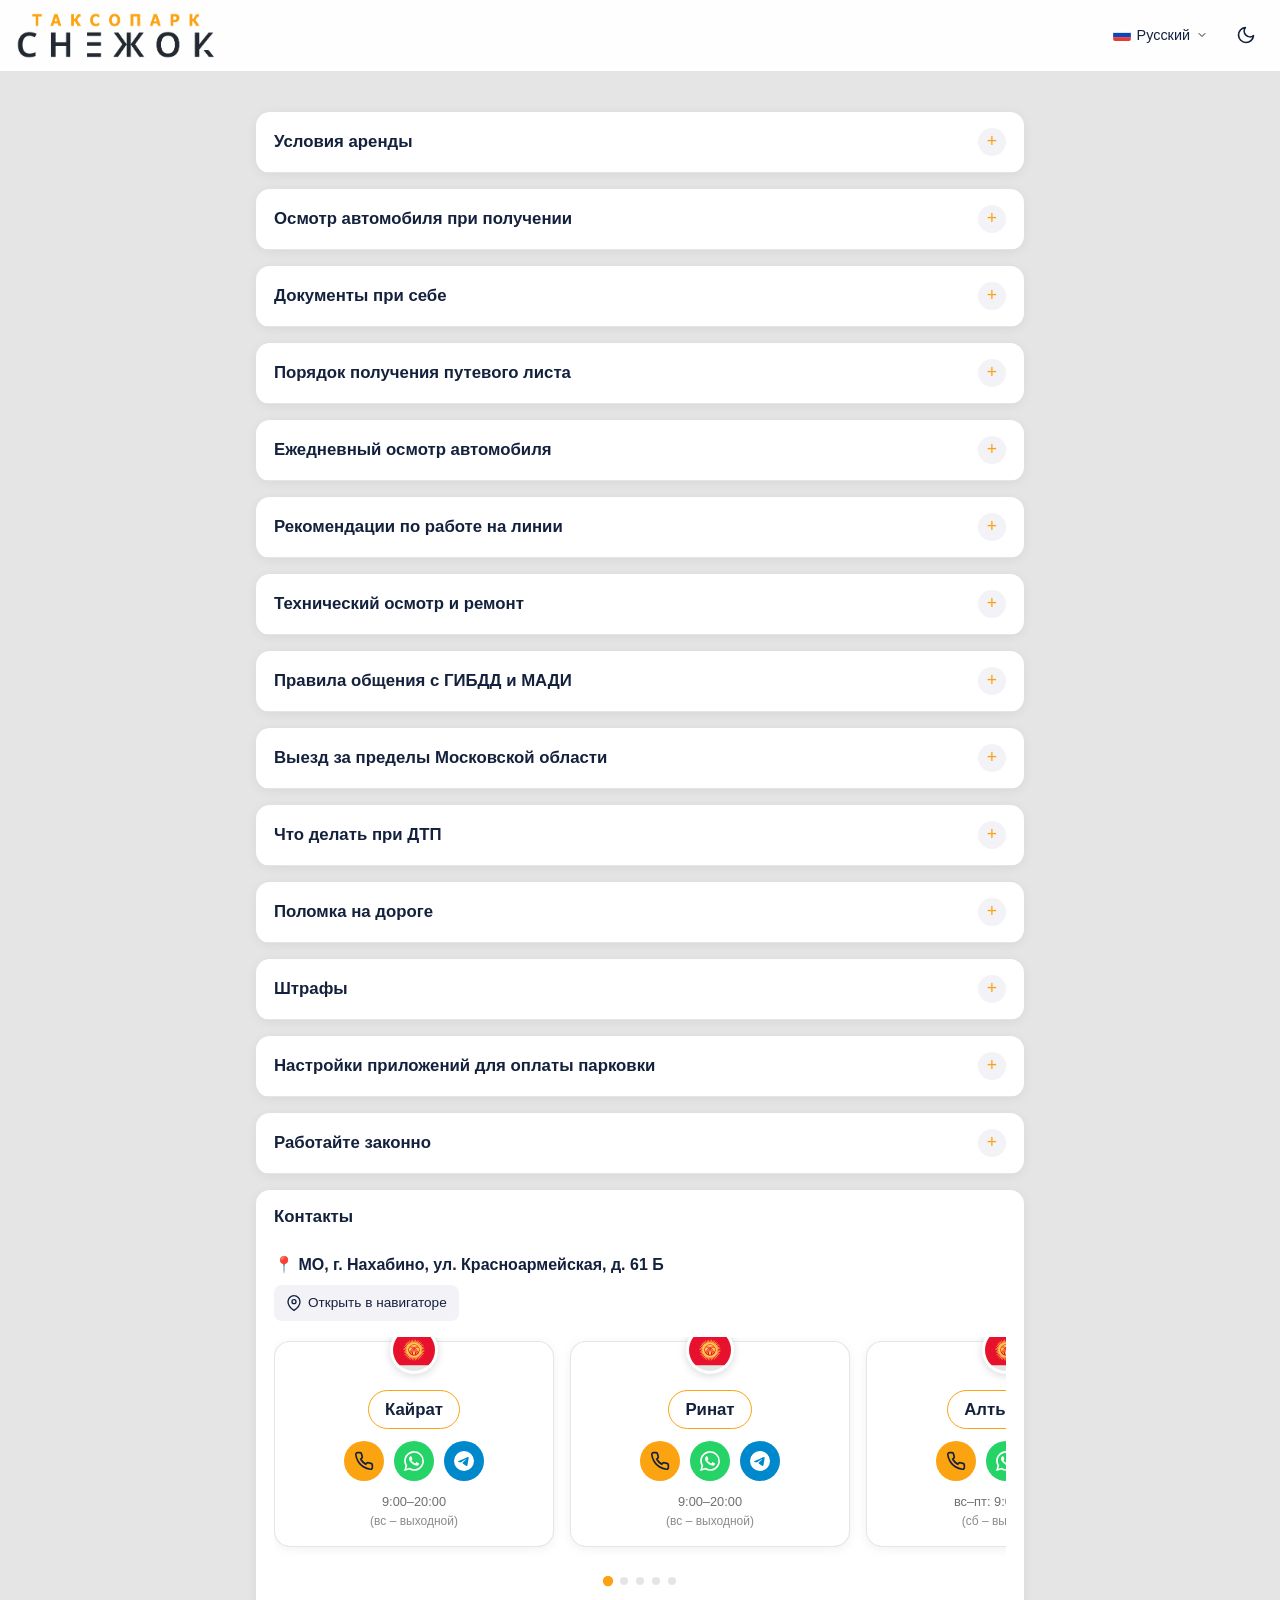
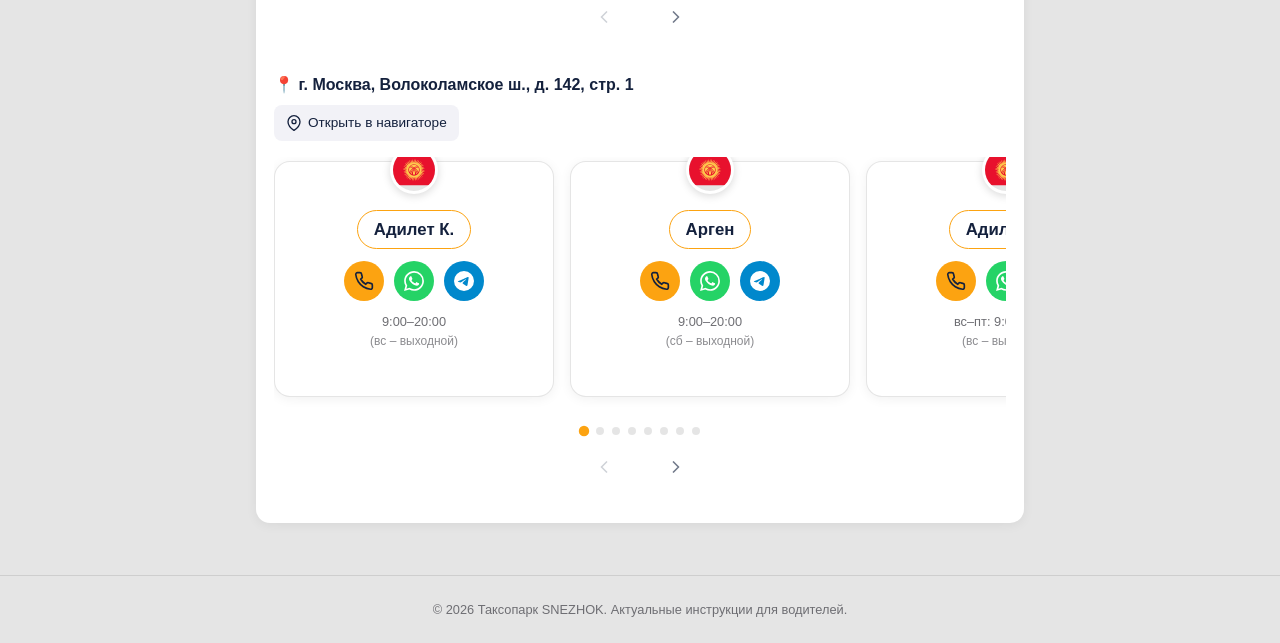
==== commit b6ac4d1a: "Update index.html" ====
--- a/index.html
+++ b/index.html
@@ -9,7 +9,7 @@
 <body>
   <header class="header">
    <div class="logo">
-    <img src="img/logo/logo2.svg" alt="SNEZHOK" class="logo-image">
+    <img src="img/logo/logo2.svg" alt="SNEZHOK" class="logo-image" fetchpriority="high">
 </div>
 
     <div class="header-controls">
@@ -99,11 +99,11 @@
       <div class="accordion-body">
         <div class="doc-carousel-wrapper">
           <div class="doc-carousel" id="doc-carousel">
-            <div class="carousel-slide"><img src="img/driver_license/driver_license.png" alt="Водительское удостоверение"><p class="carousel-caption">Водительское удостоверение <span class="text-secondary">(проверьте срок действия)</span></p></div>
-            <div class="carousel-slide"><img src="img/sts/sts_2.jpg" alt="Свидетельство о регистрации"><p class="carousel-caption">Свидетельство о регистрации (СТС) <span class="text-secondary">(проверьте срок действия)</span></p></div>
-            <div class="carousel-slide"><img src="img/save/save.png" alt="Страховой полис ОСАГО"><p class="carousel-caption">Страховой полис ОСАГО <span class="text-secondary">(проверьте срок действия)</span></p></div>
-            <div class="carousel-slide"><img src="img/diagnostic/diag_card.png" alt="Диагностическая карта"><p class="carousel-caption">Диагностическая карта <span class="text-secondary">(проверьте срок действия)</span></p></div>
-            <div class="carousel-slide"><img src="img/road_list/road_list.png" alt="Заполненный путевой лист"><p class="carousel-caption">Заполненный путевой лист</p></div>
+            <div class="carousel-slide"><img src="img/driver_license/driver_license.webp" loading="lazy" alt="Водительское удостоверение"><p class="carousel-caption">Водительское удостоверение <span class="text-secondary">(проверьте срок действия)</span></p></div>
+            <div class="carousel-slide"><img src="img/sts/sts_2.webp" loading="lazy" alt="Свидетельство о регистрации"><p class="carousel-caption">Свидетельство о регистрации (СТС) <span class="text-secondary">(проверьте срок действия)</span></p></div>
+            <div class="carousel-slide"><img src="img/save/save.webp" loading="lazy" alt="Страховой полис ОСАГО"><p class="carousel-caption">Страховой полис ОСАГО <span class="text-secondary">(проверьте срок действия)</span></p></div>
+            <div class="carousel-slide"><img src="img/diagnostic/diag_card.webp" loading="lazy" alt="Диагностическая карта"><p class="carousel-caption">Диагностическая карта <span class="text-secondary">(проверьте срок действия)</span></p></div>
+            <div class="carousel-slide"><img src="img/road_list/road_list.webp" loading="lazy" alt="Заполненный путевой лист"><p class="carousel-caption">Заполненный путевой лист</p></div>
           </div>
           <div class="carousel-indicators" id="doc-indicators">
             <button class="indicator active" data-index="0"></button>
@@ -131,7 +131,7 @@
       <div class="accordion-body">
         <ol class="step-list">
           <li>По прибытии в парк, получите у механика документы на автомобиль, карточку фрахтовщика (перевозчика), путевой лист, «шашку» на крышу. Ставите <span class="highlight">подпись</span> о получении.</li>
-          <li>Проходите медицинского освидетельствование (общее самочувствие, температура тела, артериальное давление, проверка на состояние опьянения), ставите <span class="highlight">время</span> и подпись у ответственного.</li>
+          <li>Проходите медицинское освидетельствование (общее самочувствие, температура тела, артериальное давление, проверка на состояние опьянения), ставите <span class="highlight">время</span> и подпись у ответственного.</li>
           <li>Получаете у механика ключи от автомобиля и производите осмотр автомобиля. После завершения осмотра, <span class="highlight">время</span> и подпись у механика о выдаче транспортного средства.</li>
           <li>Ставите свою <span class="highlight">подпись</span> о приеме транспортного средства в технически исправном состоянии.</li>
           <li>Ставите <span class="highlight">подпись</span> в графе об осведомленности о действиях в случае утери «шашек», путевого листа или карты фрахтовщика.</li>
@@ -170,15 +170,15 @@
         <!-- Карусель фотографий осмотра -->
         <div class="doc-carousel-wrapper" style="margin-top: 20px;">
           <div class="doc-carousel" id="inspection-carousel">
-            <div class="carousel-slide"><img src="img/auto/granta.png" alt="lada_granta"><p class="carousel-caption">Lada Granta</p></div>
-            <div class="carousel-slide"><img src="img/auto/h5.png" alt="Hongqi_h5"><p class="carousel-caption">Hongqi H5</p></div>
-            <div class="carousel-slide"><img src="img/auto/jac.png" alt="jac_j7"><p class="carousel-caption">Jac J7</p></div>
-            <div class="carousel-slide"><img src="img/auto/jetta.png" alt="Volkswagen_jetta"><p class="carousel-caption">Volkswagen Jetta</p></div>
-            <div class="carousel-slide"><img src="img/auto/kaiyi.png" alt="kaiyi_e5"><p class="carousel-caption">Kaiyi E5</p></div>
-            <div class="carousel-slide"><img src="img/auto/moscvich.png" alt="moscvich"><p class="carousel-caption">Москвич 3</p></div>
-            <div class="carousel-slide"><img src="img/auto/polo.png" alt="Volkswagen_polo"><p class="carousel-caption">Volkswagen Polo</p></div>
-            <div class="carousel-slide"><img src="img/auto/rapid.png" alt="Skoda_rapid"><p class="carousel-caption">Skoda Rapid</p></div>
-            <div class="carousel-slide"><img src="img/auto/baic.png" alt="baic_e5plus"><p class="carousel-caption">Baic E5 plus</p></div>
+            <div class="carousel-slide"><img src="img/auto/granta.webp" loading="lazy" alt="lada_granta"><p class="carousel-caption">Lada Granta</p></div>
+            <div class="carousel-slide"><img src="img/auto/h5.webp" loading="lazy" alt="Hongqi_h5"><p class="carousel-caption">Hongqi H5</p></div>
+            <div class="carousel-slide"><img src="img/auto/jac.webp" loading="lazy" alt="jac_j7"><p class="carousel-caption">Jac J7</p></div>
+            <div class="carousel-slide"><img src="img/auto/jetta.webp" loading="lazy" alt="Volkswagen_jetta"><p class="carousel-caption">Volkswagen Jetta</p></div>
+            <div class="carousel-slide"><img src="img/auto/kaiyi.webp" loading="lazy" alt="kaiyi_e5"><p class="carousel-caption">Kaiyi E5</p></div>
+            <div class="carousel-slide"><img src="img/auto/moscvich.webp" loading="lazy" alt="moscvich"><p class="carousel-caption">Москвич 3</p></div>
+            <div class="carousel-slide"><img src="img/auto/polo.webp" loading="lazy" alt="Volkswagen_polo"><p class="carousel-caption">Volkswagen Polo</p></div>
+            <div class="carousel-slide"><img src="img/auto/rapid.webp" loading="lazy" alt="Skoda_rapid"><p class="carousel-caption">Skoda Rapid</p></div>
+            <div class="carousel-slide"><img src="img/auto/baic.webp" loading="lazy" alt="baic_e5plus"><p class="carousel-caption">Baic E5 plus</p></div>
           </div>
           <div class="carousel-indicators" id="inspection-indicators">
             <button class="indicator active" data-index="0"></button>
@@ -263,7 +263,7 @@
         
         <!-- Изображение после заголовка -->
         <div class="section-image-wrapper">
-          <img src="img/get_out/out.png" alt="Выезд за пределы Московской области" class="section-image">
+          <img src="img/get_out/out.webp" loading="lazy" alt="Выезд за пределы Московской области" class="section-image">
         </div>
 
         <div class="waybill-warning">
@@ -286,7 +286,7 @@
         </ol>
         <div class="info-block">
           <h3>Если сотрудник ГИБДД просит освободить проезжую часть:</h3>
-          <ul><li>Припаркуйтесь, соблюдая правила. Не ставьте автомобиль под знак <img src="img/taxi_parking/3_27.png" alt="3.27" class="traffic-sign">.</li><li>Оплатите платную парковку.</li><li>Не нарушайте иные правила ПДД.</li></ul>
+          <ul><li>Припаркуйтесь, соблюдая правила. Не ставьте автомобиль под знак <img src="img/taxi_parking/3_27.webp" loading="lazy" alt="3.27" class="traffic-sign">.</li><li>Оплатите платную парковку.</li><li>Не нарушайте иные правила ПДД.</li></ul>
         </div>
         <h3>Условия для оформления европротокола:</h3>
         <ul><li>Начальник колонны одобрил европротокол;</li><li>В ДТП только 2 ТС, нет пострадавших;</li><li>У обоих водителей действующий ОСАГО;</li><li>Оба согласны на европротокол, не повреждена инфраструктура, расположение ТС не менялось.</li></ul>
@@ -326,7 +326,7 @@
           <h3>Отсутствие карты фрахтовщика</h3>
           <p>Штраф: <strong class="price">30 000 ₽</strong>. Должна быть на передней панели справа.</p>
           <div class="fine-image-wrapper">
-            <img src="img/taxi_card/taxi_card.png" alt="Карта фрахтовщика" class="fine-image">
+            <img src="img/taxi_card/taxi_card.webp" loading="lazy" alt="Карта фрахтовщика" class="fine-image">
           </div>
         </div>
 
@@ -334,7 +334,7 @@
           <h3>Отсутствие фонаря «Такси» или «шашек»</h3>
           <p>Штраф: <strong class="price">50 000 ₽</strong>.</p>
           <div class="fine-image-wrapper">
-            <img src="img/taxi_hat/taxi_hat.png" alt="Фонарь такси" class="fine-image">
+            <img src="img/taxi_hat/taxi_hat.webp" loading="lazy" alt="Фонарь такси" class="fine-image">
           </div>
           <div class="recommendation-box">
             <svg class="rec-icon" viewBox="0 0 24 24" fill="none" stroke="currentColor" stroke-width="2" stroke-linecap="round" stroke-linejoin="round"><circle cx="12" cy="12" r="10"/><line x1="12" y1="8" x2="12" y2="12"/><line x1="12" y1="16" x2="12.01" y2="16"/></svg>
@@ -346,7 +346,7 @@
           <h3>Парковка на газоне и тротуаре</h3>
           <p>Штраф: <strong class="price">300 000 ₽</strong>.</p>
           <div class="fine-image-wrapper">
-            <img src="img/grass/grass.png" alt="Парковка на газоне" class="fine-image">
+            <img src="img/grass/grass.webp" loading="lazy" alt="Парковка на газоне" class="fine-image">
           </div>
           <div class="recommendation-box">
             <svg class="rec-icon" viewBox="0 0 24 24" fill="none" stroke="currentColor" stroke-width="2" stroke-linecap="round" stroke-linejoin="round"><circle cx="12" cy="12" r="10"/><line x1="12" y1="8" x2="12" y2="12"/><line x1="12" y1="16" x2="12.01" y2="16"/></svg>
@@ -358,14 +358,14 @@
           <h3>Нарушение правил перевозки детей</h3>
           <p>Штраф: <strong class="price">200 000 ₽</strong>. Отсутствие/неподходящее/неправильно установленное кресло или непристёгнутый ребёнок.</p>
           <div class="fine-image-wrapper">
-            <img src="img/child/child_chair.png" alt="Детское кресло" class="fine-image">
+            <img src="img/child/child_chair.webp" loading="lazy" alt="Детское кресло" class="fine-image">
           </div>
           <!-- Карусель изображений -->
           <div class="doc-carousel-wrapper" style="margin-top: 16px;">
             <div class="doc-carousel" id="children-carousel">
-              <div class="carousel-slide"><img src="img/child/boy.png" alt="Детское кресло пример 1"><p class="carousel-caption">Рост ребёнка от 150 см</p></div>
-              <div class="carousel-slide"><img src="img/child/good.png" alt="Детское кресло пример 2"><p class="carousel-caption">Правильно. Ремень проходит через плечо.</p></div>
-              <div class="carousel-slide"><img src="img/child/not_good.png" alt="Детское кресло пример 3"><p class="carousel-caption">Неправильно. Ремень проходит через шею.</p></div>
+              <div class="carousel-slide"><img src="img/child/boy.webp" loading="lazy" alt="Детское кресло пример 1"><p class="carousel-caption">Рост ребёнка от 150 см</p></div>
+              <div class="carousel-slide"><img src="img/child/good.webp" loading="lazy" alt="Детское кресло пример 2"><p class="carousel-caption">Правильно. Ремень проходит через плечо.</p></div>
+              <div class="carousel-slide"><img src="img/child/not_good.webp" loading="lazy" alt="Детское кресло пример 3"><p class="carousel-caption">Неправильно. Ремень проходит через шею.</p></div>
             </div>
             <div class="carousel-indicators" id="children-indicators">
               <button class="indicator active" data-index="0"></button>
@@ -399,7 +399,7 @@
   <p>Штраф: <strong class="price">145 000 ₽</strong> + лишение прав на 1,5–2 года. <strong>Всегда соглашайтесь на прохождение медицинского освидетельствования!</strong></p>
 
   <div class="fine-image-wrapper" style="margin-top: 16px;">
-    <img src="img/alko/alko.png" alt="Прохождение освидетельствования" class="fine-image">
+    <img src="img/alko/alko.webp" loading="lazy" alt="Прохождение освидетельствования" class="fine-image">
   </div>
     <p>Некоторые лекарства влияют на реакцию. Перед приёмом проверяйте инструкцию.</p>
   <div class="meds-block">
@@ -435,18 +435,18 @@
           <h3>Движение под «кирпич» на автобусной полосе</h3>
           <p>Штраф: <strong class="price">4 500 ₽</strong>.</p>
           <div class="fine-image-wrapper">
-            <img src="img/brick/brick.png" alt="Кирпич" class="fine-image">
+            <img src="img/brick/brick.webp" loading="lazy" alt="Кирпич" class="fine-image">
           </div>
         </div>
 
         <div class="fine-item">
-          <h3>Остановка под знаком <img src="img/taxi_parking/3_27.png" alt="3.27" class="traffic-sign"></h3>
-          <p>Штраф: <strong class="price">4 500 ₽</strong>. Сочетание с <img src="img/taxi_parking/5_18.jpeg" alt="5.18" class="traffic-sign"> или <img src="img/taxi_parking/8_4_14.png" alt="8.4.14" class="traffic-sign"> разрешает остановку автомобилям такси.</p>
+          <h3>Остановка под знаком <img src="img/taxi_parking/3_27.webp" loading="lazy" alt="3.27" class="traffic-sign"></h3>
+          <p>Штраф: <strong class="price">4 500 ₽</strong>. Сочетание с <img src="img/taxi_parking/5_18.jpeg" loading="lazy" alt="5.18" class="traffic-sign"> или <img src="img/taxi_parking/8_4_14.png" loading="lazy" alt="8.4.14" class="traffic-sign"> разрешает остановку автомобилям такси.</p>
           <div class="fine-image-wrapper">
-            <img src="img/taxi_parking/taxi_park.png" alt="Парковка такси" class="fine-image">
+            <img src="img/taxi_parking/taxi_park.webp" loading="lazy" alt="Парковка такси" class="fine-image">
           </div>
           <div class="fine-image-wrapper">
-            <img src="img/taxi_parking/taxi_park_2.png" alt="парковка такси 2" class="fine-image">
+            <img src="img/taxi_parking/taxi_park_2.webp" loading="lazy" alt="парковка такси 2" class="fine-image">
           </div>
         </div>
 
@@ -485,7 +485,7 @@
           
           <div class="parking-info-section">
             <div class="parking-image-wrapper">
-              <img src="img/toll_park/toll_park.png" alt="Знаки платных парковок" class="parking-image">
+              <img src="img/toll_park/toll_park.webp" loading="lazy" alt="Знаки платных парковок" class="parking-image">
               <p class="parking-caption">Знаки платных парковок</p>
             </div>
 
@@ -494,7 +494,7 @@
             </div>
 
             <div class="parking-image-wrapper">
-              <img src="img/toll_park/blue.jpeg" alt="Разметка платной парковки" class="parking-image">
+              <img src="img/toll_park/blue.jpeg" loading="lazy" alt="Разметка платной парковки" class="parking-image">
               <p class="parking-caption">Разметка платной парковки</p>
             </div>
 
@@ -523,9 +523,9 @@
         <h3>Яндекс ПРО</h3>
         <div class="doc-carousel-wrapper" style="margin-top: 12px;">
           <div class="doc-carousel" id="yandex-pro-carousel">
-            <div class="carousel-slide"><img src="img/toll_park_instruction/png/1.png" alt="Нажмите значок слои"><p class="carousel-caption">Нажмите значок «Слои»</p></div>
-            <div class="carousel-slide"><img src="img/toll_park_instruction/png/2.png" alt="Включите режим отображения парковок"><p class="carousel-caption">Включите режим отображения парковок</p></div>
-            <div class="carousel-slide"><img src="img/toll_park_instruction/png/3.png" alt="На карте появятся зоны платной парковки"><p class="carousel-caption">На карте появятся зоны платной парковки и места, где остановка запрещена</p></div>
+            <div class="carousel-slide"><img src="img/toll_park_instruction/png/1.webp" loading="lazy" alt="Нажмите значок слои"><p class="carousel-caption">Нажмите значок «Слои»</p></div>
+            <div class="carousel-slide"><img src="img/toll_park_instruction/png/2.webp" loading="lazy" alt="Включите режим отображения парковок"><p class="carousel-caption">Включите режим отображения парковок</p></div>
+            <div class="carousel-slide"><img src="img/toll_park_instruction/png/3.webp" loading="lazy" alt="На карте появятся зоны платной парковки"><p class="carousel-caption">На карте появятся зоны платной парковки и места, где остановка запрещена</p></div>
           </div>
           <div class="carousel-indicators" id="yandex-pro-indicators">
             <button class="indicator active" data-index="0"></button>
@@ -571,12 +571,12 @@
 <p style="margin-top: 16px;"><strong>Настройка:</strong></p>
         <div class="doc-carousel-wrapper" style="margin-top: 12px;">
           <div class="doc-carousel" id="parking-reg-carousel">
-            <div class="carousel-slide"><img src="img/toll_park_instruction/png/4.png" alt="Нажать кнопку пополнения баланса"><p class="carousel-caption">Нажать кнопку пополнения баланса (в начале у вас будет отображаться 0 ₽)</p></div>
-            <div class="carousel-slide"><img src="img/toll_park_instruction/png/5.png" alt="Выбрать сумму пополнения"><p class="carousel-caption">Выбрать сумму пополнения и нажать кнопку пополнения</p></div>
-            <div class="carousel-slide"><img src="img/toll_park_instruction/png/6.png" alt="Выбрать способ оплаты"><p class="carousel-caption">Выбрать способ оплаты (СБП, Банковская карта или списание с номера телефона)</p></div>
-            <div class="carousel-slide"><img src="img/toll_park_instruction/png/7.png" alt="Нажать кнопку Добавить автомобиль"><p class="carousel-caption">Нажать кнопку «Добавить автомобиль»</p></div>
-            <div class="carousel-slide"><img src="img/toll_park_instruction/png/8.png" alt="Ввести номер автомобиля"><p class="carousel-caption">Ввести номер автомобиля. Используйте русские буквы</p></div>
-            <div class="carousel-slide"><img src="img/toll_park_instruction/png/9.png" alt="Нажать кнопку Готово"><p class="carousel-caption">Нажать кнопку «Готово»</p></div>
+            <div class="carousel-slide"><img src="img/toll_park_instruction/png/4.webp" loading="lazy" alt="Нажать кнопку пополнения баланса"><p class="carousel-caption">Нажать кнопку пополнения баланса (в начале у вас будет отображаться 0 ₽)</p></div>
+            <div class="carousel-slide"><img src="img/toll_park_instruction/png/5.webp" loading="lazy" alt="Выбрать сумму пополнения"><p class="carousel-caption">Выбрать сумму пополнения и нажать кнопку пополнения</p></div>
+            <div class="carousel-slide"><img src="img/toll_park_instruction/png/6.webp" loading="lazy" alt="Выбрать способ оплаты"><p class="carousel-caption">Выбрать способ оплаты (СБП, Банковская карта или списание с номера телефона)</p></div>
+            <div class="carousel-slide"><img src="img/toll_park_instruction/png/7.webp" loading="lazy" alt="Нажать кнопку Добавить автомобиль"><p class="carousel-caption">Нажать кнопку «Добавить автомобиль»</p></div>
+            <div class="carousel-slide"><img src="img/toll_park_instruction/png/8.webp" loading="lazy" alt="Ввести номер автомобиля"><p class="carousel-caption">Ввести номер автомобиля. Используйте русские буквы</p></div>
+            <div class="carousel-slide"><img src="img/toll_park_instruction/png/9.webp" loading="lazy" alt="Нажать кнопку Готово"><p class="carousel-caption">Нажать кнопку «Готово»</p></div>
           </div>
           <div class="carousel-indicators" id="parking-reg-indicators">
             <button class="indicator active" data-index="0"></button>
@@ -601,10 +601,10 @@
         <p style="margin-top: 16px;"><strong>Как оплатить:</strong></p>
         <div class="doc-carousel-wrapper" style="margin-top: 12px;">
           <div class="doc-carousel" id="parking-pay-carousel">
-            <div class="carousel-slide"><img src="img/toll_park_instruction/png/10.png" alt="Выберите парковку в Яндекс ПРО"><p class="carousel-caption">В приложении «Яндекс ПРО» выбираете нужную вам парковку. Внизу отобразится номер парковочной зоны</p></div>
-            <div class="carousel-slide"><img src="img/toll_park_instruction/png/11.png" alt="Зайти в приложение Парковки России"><p class="carousel-caption">Зайти в приложение «Парковки России», нажать поиск вверху или внизу</p></div>
-            <div class="carousel-slide"><img src="img/toll_park_instruction/png/12.png" alt="Ввести номер парковочной зоны"><p class="carousel-caption">В поиске написать номер парковочной зоны, которая показана в приложении «Яндекс ПРО»</p></div>
-            <div class="carousel-slide"><img src="img/toll_park_instruction/png/13.png" alt="Нажать припарковать"><p class="carousel-caption">Нажать «Припарковать»</p></div>
+            <div class="carousel-slide"><img src="img/toll_park_instruction/png/10.webp" loading="lazy" alt="Выберите парковку в Яндекс ПРО"><p class="carousel-caption">В приложении «Яндекс ПРО» выбираете нужную вам парковку. Внизу отобразится номер парковочной зоны</p></div>
+            <div class="carousel-slide"><img src="img/toll_park_instruction/png/11.webp" loading="lazy" alt="Зайти в приложение Парковки России"><p class="carousel-caption">Зайти в приложение «Парковки России», нажать поиск вверху или внизу</p></div>
+            <div class="carousel-slide"><img src="img/toll_park_instruction/png/12.webp" loading="lazy" alt="Ввести номер парковочной зоны"><p class="carousel-caption">В поиске написать номер парковочной зоны, которая показана в приложении «Яндекс ПРО»</p></div>
+            <div class="carousel-slide"><img src="img/toll_park_instruction/png/13.webp" loading="lazy" alt="Нажать припарковать"><p class="carousel-caption">Нажать «Припарковать»</p></div>
           </div>
           <div class="carousel-indicators" id="parking-pay-indicators">
             <button class="indicator active" data-index="0"></button>
